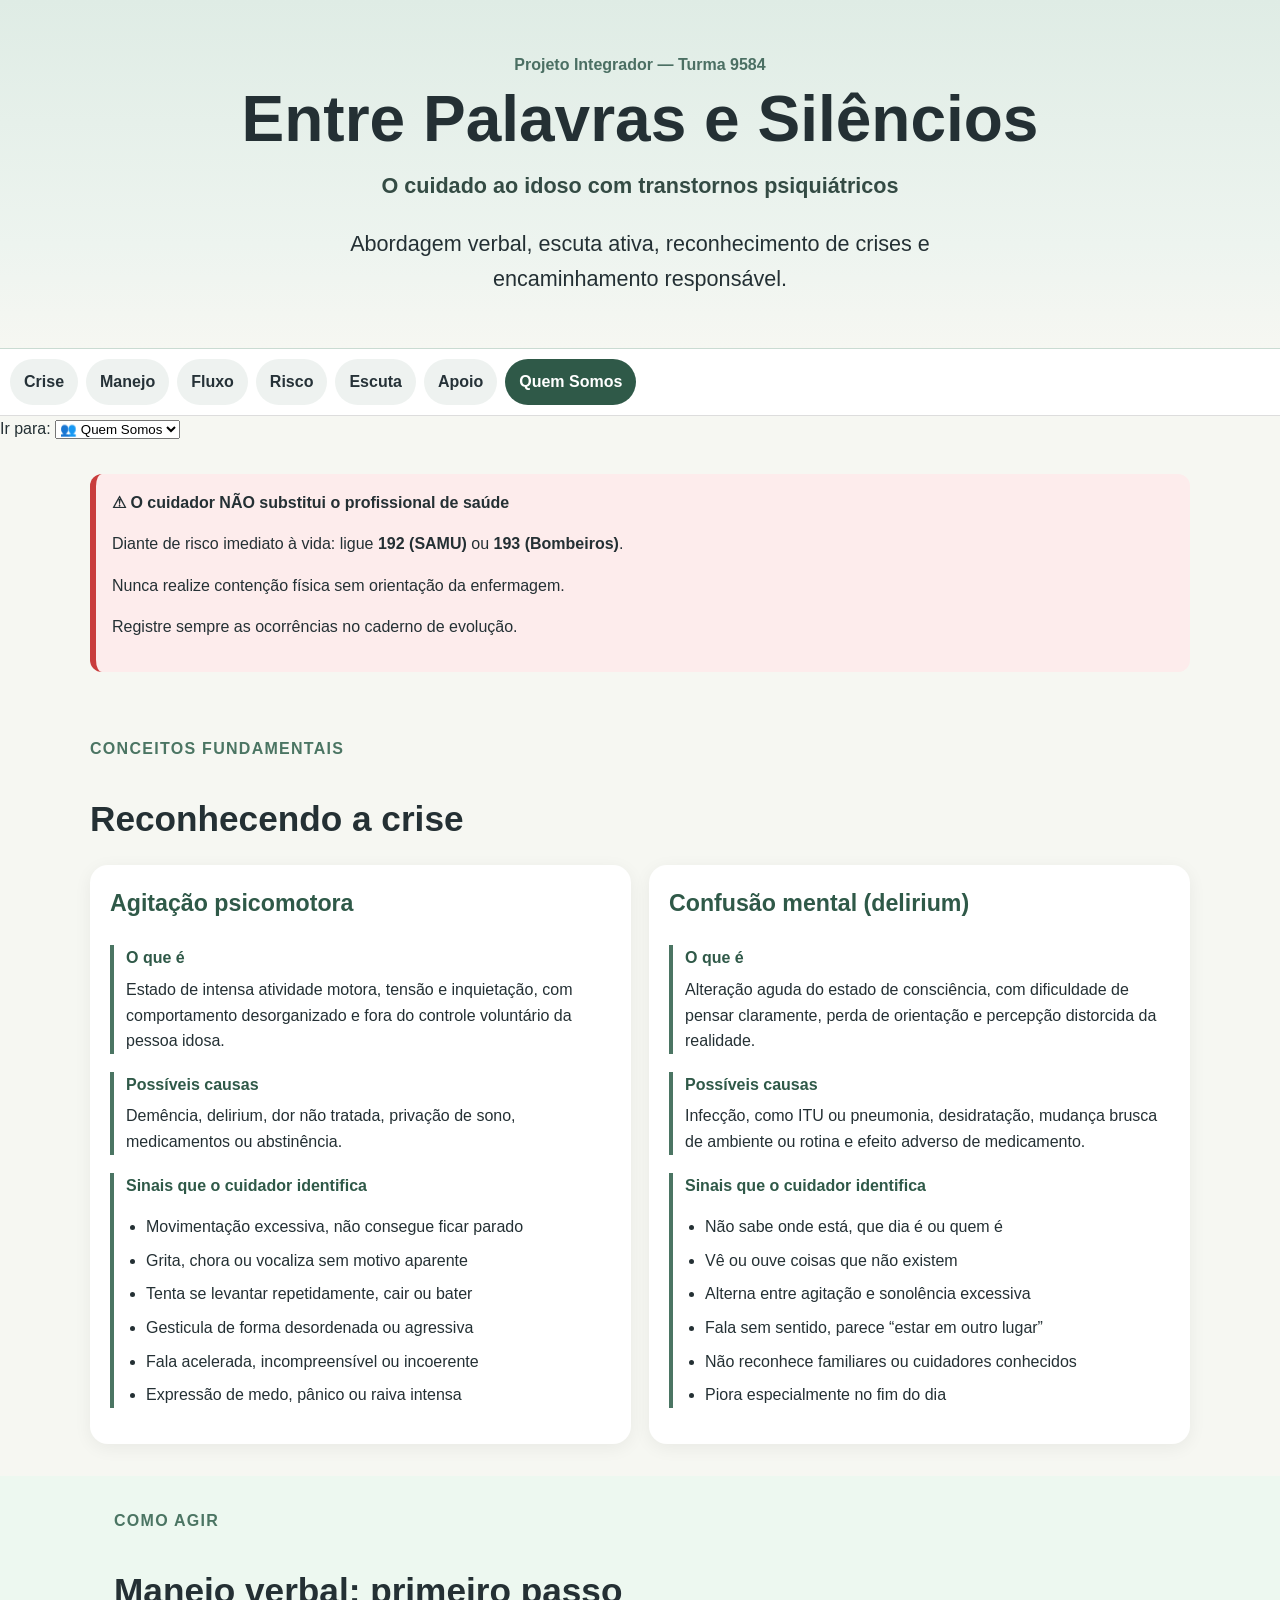
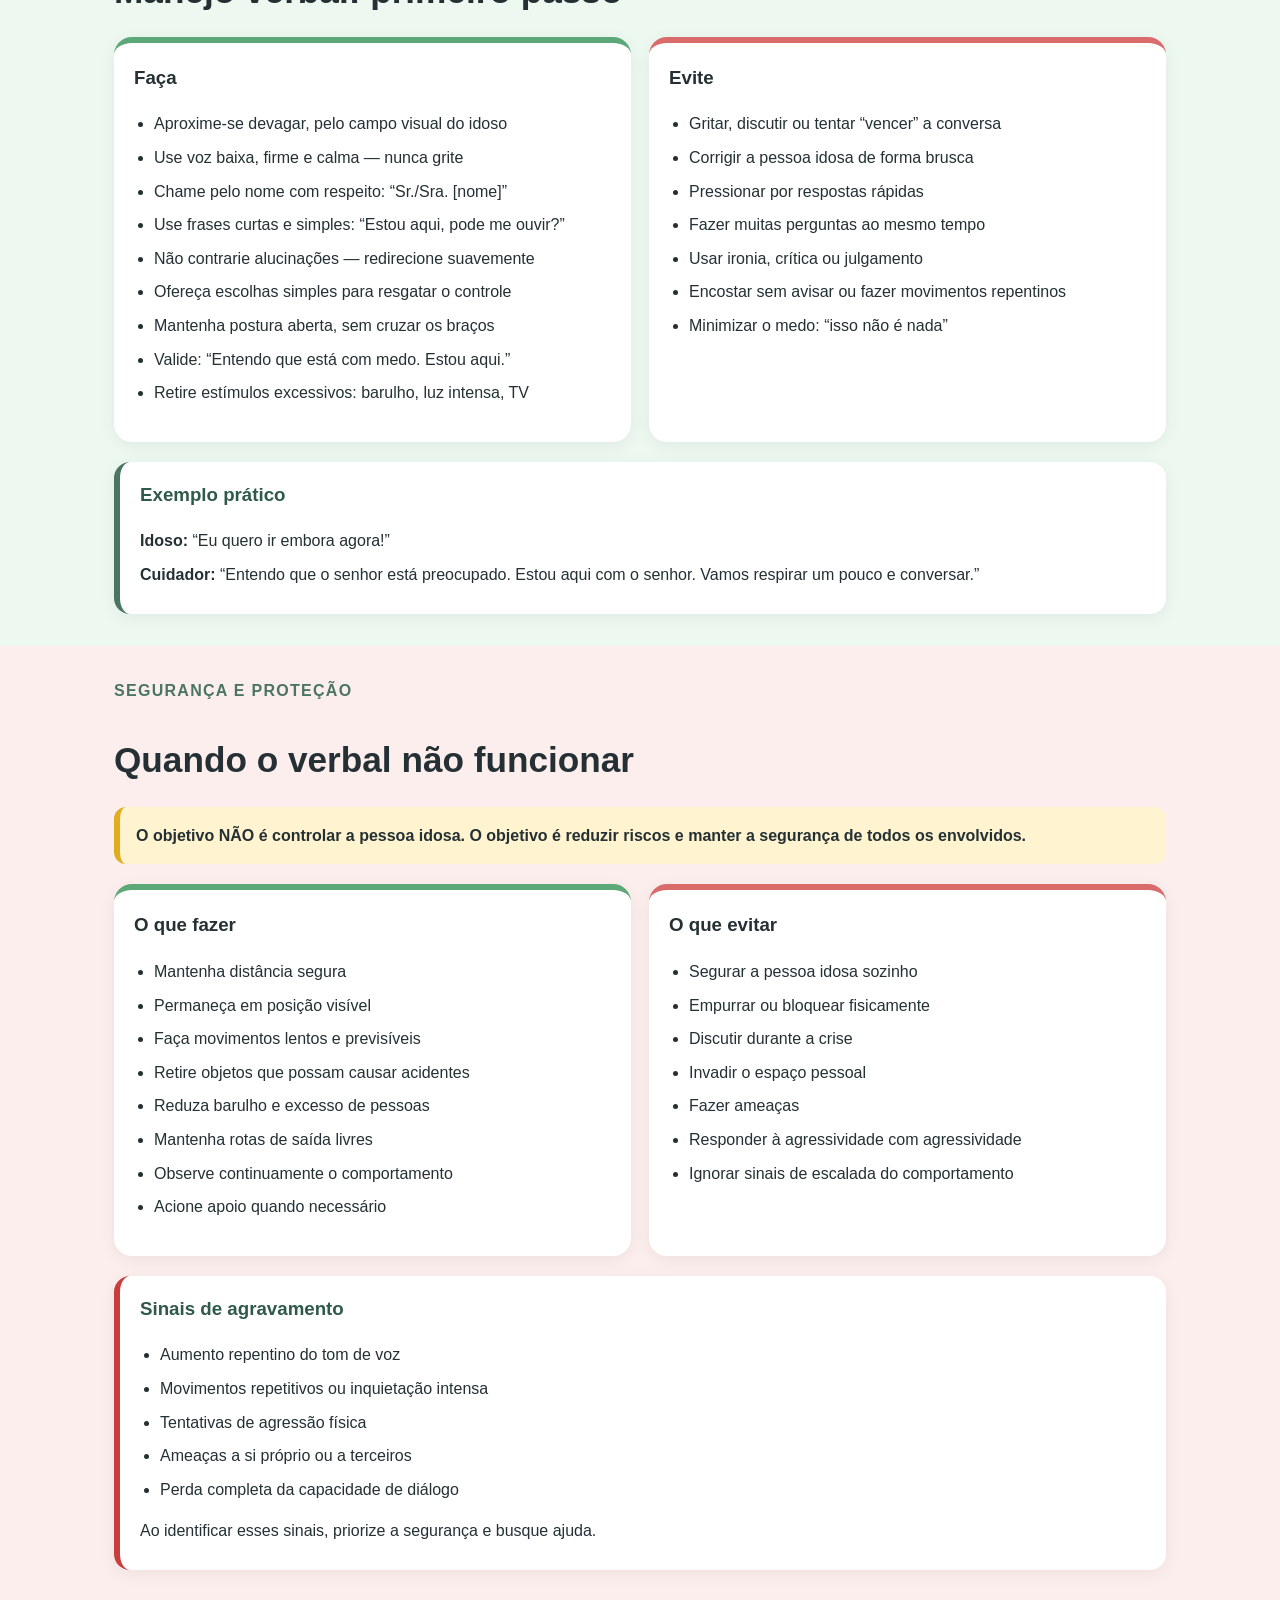
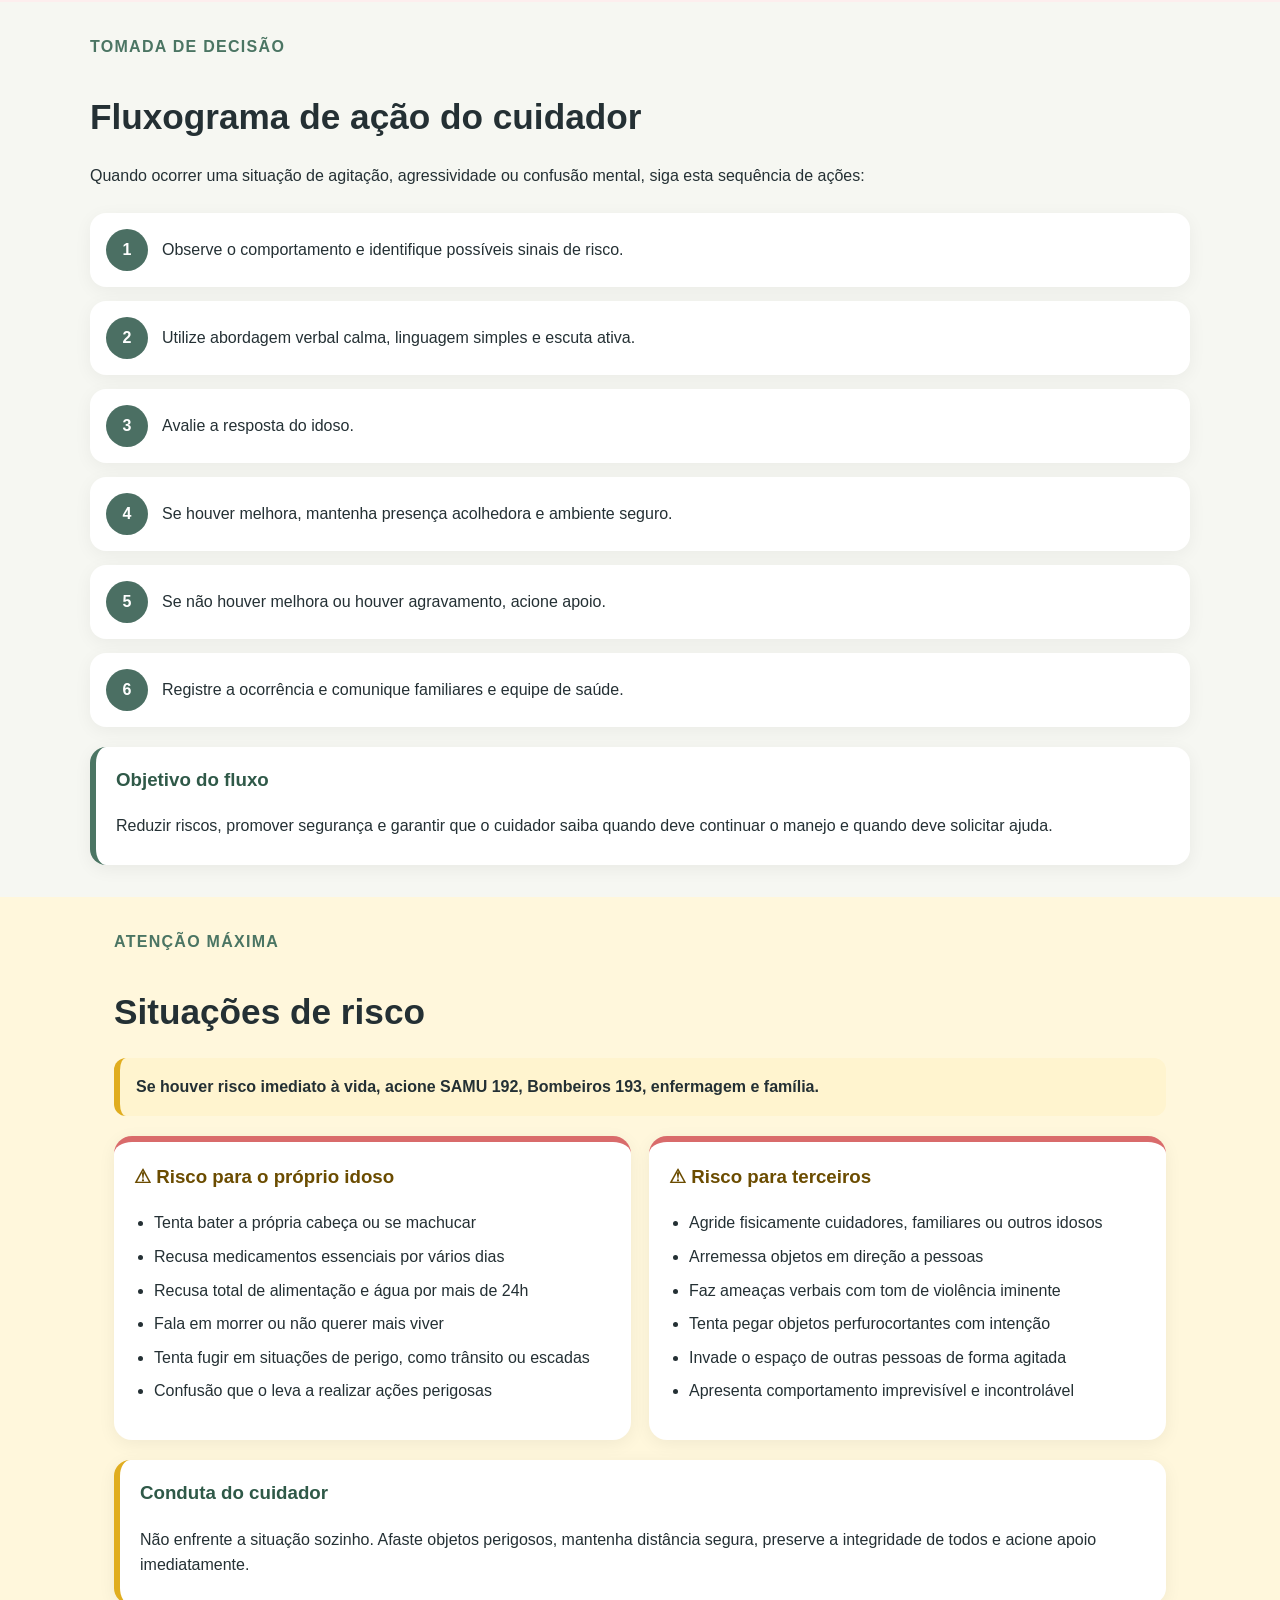
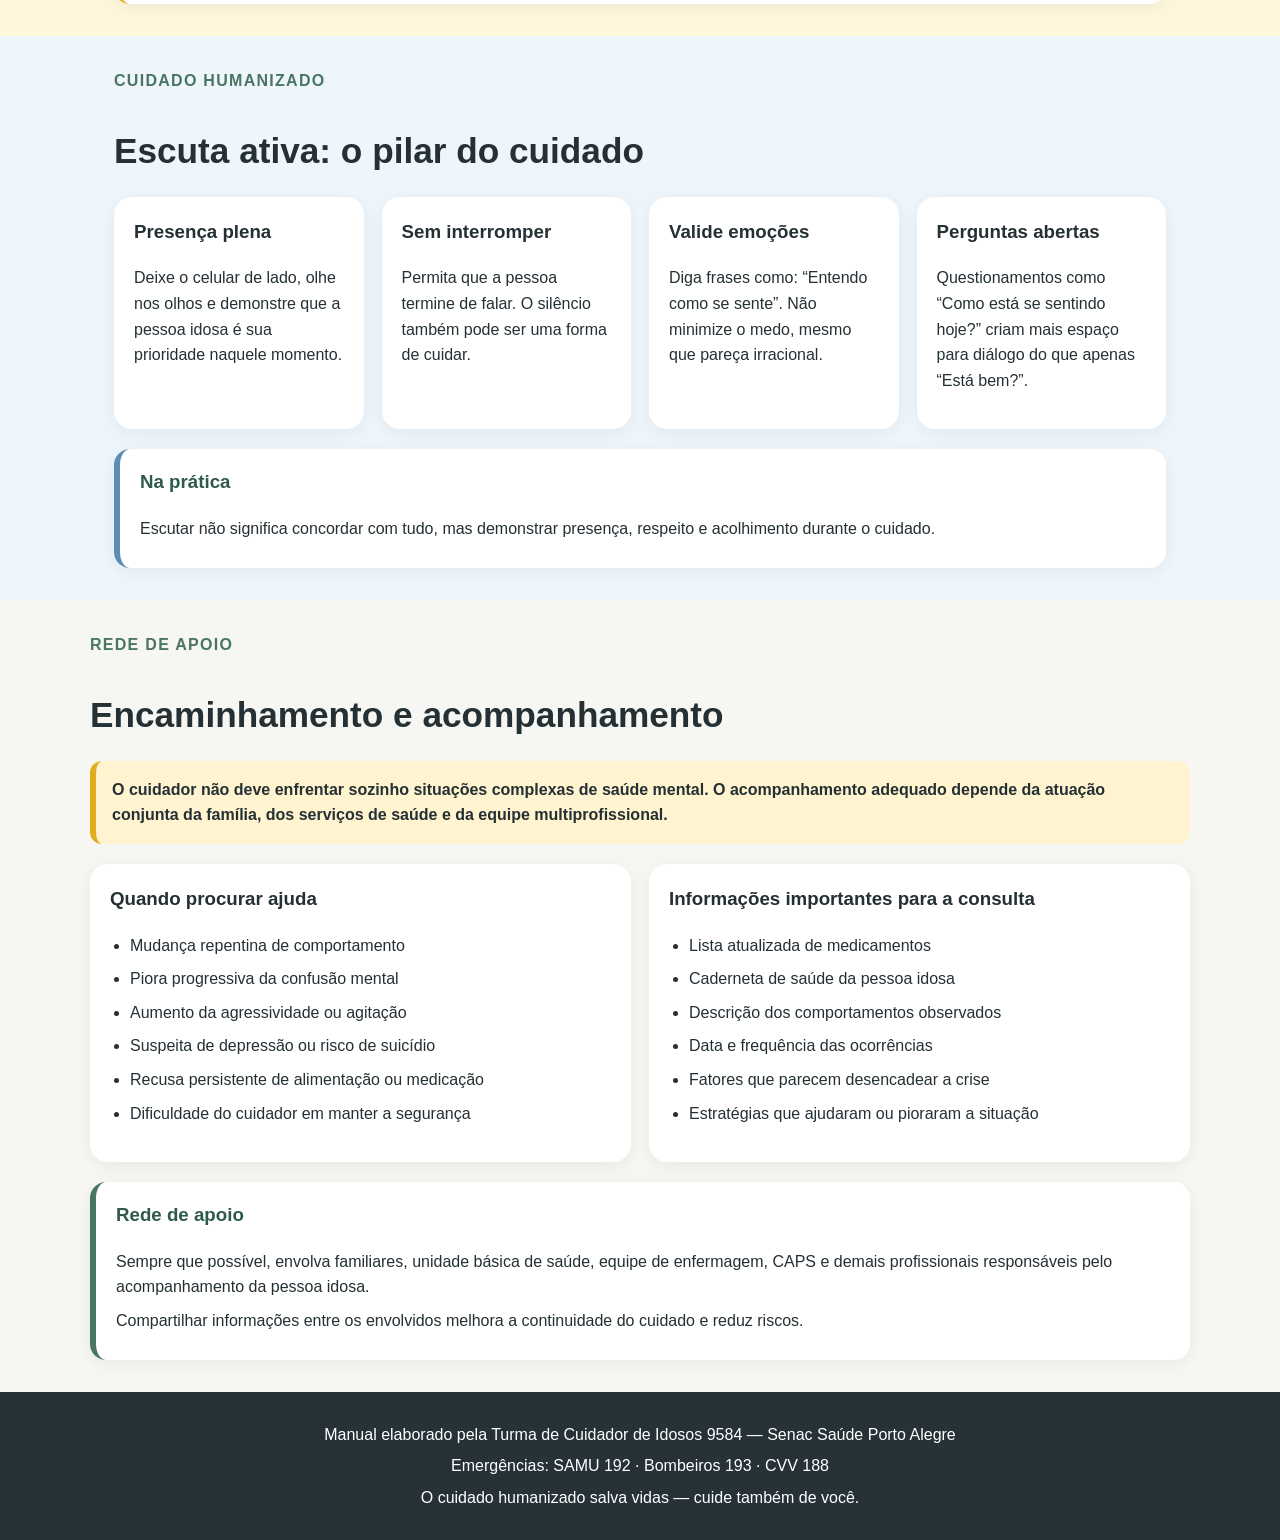
==== index.html @ dbc5f9d3 "Implementação 6: ajuste conceitual link p2" ====
<!DOCTYPE html>
<html lang="pt-BR">
<head>
  <meta charset="UTF-8" />
  <meta name="viewport" content="width=device-width, initial-scale=1.0" />
  <title>Entre Palavras e Silêncios</title>
  <link rel="stylesheet" href="styles.css?v=2" />
</head>
<body>

<header class="hero" id="inicio">
  <div class="container">
    <p class="tag">Projeto Integrador — Turma 9584</p>

    <h1>Entre Palavras e Silêncios</h1>

    <p class="subtitle strong-subtitle">
      O cuidado ao idoso com transtornos psiquiátricos
    </p>

    <p class="subtitle">
      Abordagem verbal, escuta ativa, reconhecimento de crises e encaminhamento responsável.
    </p>
  </div>
</header>

<nav class="nav">
  <a href="#crise">Crise</a>
  <a href="#manejo">Manejo</a>
  <a href="#fluxo">Fluxo</a>
  <a href="#risco">Risco</a>
  <a href="#escuta">Escuta</a>
  <a href="#apoio">Apoio</a>

  <a href="sobre.html" class="nav-about">
    Quem Somos
  </a>
</nav>

<div class="mobile-nav">
  <label for="mobileMenu">Ir para:</label>
  <select id="mobileMenu" onchange="location.href=this.value">
    <option value="sobre.html">👥 Quem Somos</option>
    <option value="#crise">Crise</option>
    <option value="#manejo">Manejo</option>
    <option value="#nao-verbal">Segurança</option>
    <option value="#fluxo">Fluxo</option>
    <option value="#risco">Risco</option>
    <option value="#escuta">Escuta</option>
    <option value="#apoio">Apoio</option>
  </select>
</div>

<main class="container">

<div class="alert emergency">
  <strong>⚠ O cuidador NÃO substitui o profissional de saúde</strong>
  <p>
    Diante de risco imediato à vida: ligue
    <strong>192 (SAMU)</strong> ou
    <strong>193 (Bombeiros)</strong>.
  </p>
  <p>
    Nunca realize contenção física sem orientação da enfermagem.
  </p>
  <p>
    Registre sempre as ocorrências no caderno de evolução.
  </p>
</div>

<section class="section" id="crise">
  <p class="section-kicker">Conceitos fundamentais</p>
  <h2>Reconhecendo a crise</h2>

  <div class="grid two">
    <article class="card crisis-card">
      <h3>Agitação psicomotora</h3>

      <div class="info-block">
        <h4>O que é</h4>
        <p>
          Estado de intensa atividade motora, tensão e inquietação, com comportamento
          desorganizado e fora do controle voluntário da pessoa idosa.
        </p>
      </div>

      <div class="info-block">
        <h4>Possíveis causas</h4>
        <p>
          Demência, delirium, dor não tratada, privação de sono, medicamentos ou abstinência.
        </p>
      </div>

      <div class="info-block">
        <h4>Sinais que o cuidador identifica</h4>
        <ul>
          <li>Movimentação excessiva, não consegue ficar parado</li>
          <li>Grita, chora ou vocaliza sem motivo aparente</li>
          <li>Tenta se levantar repetidamente, cair ou bater</li>
          <li>Gesticula de forma desordenada ou agressiva</li>
          <li>Fala acelerada, incompreensível ou incoerente</li>
          <li>Expressão de medo, pânico ou raiva intensa</li>
        </ul>
      </div>
    </article>

    <article class="card crisis-card">
      <h3>Confusão mental (delirium)</h3>

      <div class="info-block">
        <h4>O que é</h4>
        <p>
          Alteração aguda do estado de consciência, com dificuldade de pensar claramente,
          perda de orientação e percepção distorcida da realidade.
        </p>
      </div>

      <div class="info-block">
        <h4>Possíveis causas</h4>
        <p>
          Infecção, como ITU ou pneumonia, desidratação, mudança brusca de ambiente
          ou rotina e efeito adverso de medicamento.
        </p>
      </div>

      <div class="info-block">
        <h4>Sinais que o cuidador identifica</h4>
        <ul>
          <li>Não sabe onde está, que dia é ou quem é</li>
          <li>Vê ou ouve coisas que não existem</li>
          <li>Alterna entre agitação e sonolência excessiva</li>
          <li>Fala sem sentido, parece “estar em outro lugar”</li>
          <li>Não reconhece familiares ou cuidadores conhecidos</li>
          <li>Piora especialmente no fim do dia</li>
        </ul>
      </div>
    </article>
  </div>
</section>

<section class="section green" id="manejo">
  <p class="section-kicker">Como agir</p>
  <h2>Manejo verbal: primeiro passo</h2>

  <div class="do-dont">
    <article class="card good">
      <h3>Faça</h3>
      <ul>
        <li>Aproxime-se devagar, pelo campo visual do idoso</li>
        <li>Use voz baixa, firme e calma — nunca grite</li>
        <li>Chame pelo nome com respeito: “Sr./Sra. [nome]”</li>
        <li>Use frases curtas e simples: “Estou aqui, pode me ouvir?”</li>
        <li>Não contrarie alucinações — redirecione suavemente</li>
        <li>Ofereça escolhas simples para resgatar o controle</li>
        <li>Mantenha postura aberta, sem cruzar os braços</li>
        <li>Valide: “Entendo que está com medo. Estou aqui.”</li>
        <li>Retire estímulos excessivos: barulho, luz intensa, TV</li>
      </ul>
    </article>

    <article class="card bad">
      <h3>Evite</h3>
      <ul>
        <li>Gritar, discutir ou tentar “vencer” a conversa</li>
        <li>Corrigir a pessoa idosa de forma brusca</li>
        <li>Pressionar por respostas rápidas</li>
        <li>Fazer muitas perguntas ao mesmo tempo</li>
        <li>Usar ironia, crítica ou julgamento</li>
        <li>Encostar sem avisar ou fazer movimentos repentinos</li>
        <li>Minimizar o medo: “isso não é nada”</li>
      </ul>
    </article>
  </div>

  <div class="example-box">
    <h3>Exemplo prático</h3>
    <p><strong>Idoso:</strong> “Eu quero ir embora agora!”</p>
    <p><strong>Cuidador:</strong> “Entendo que o senhor está preocupado. Estou aqui com o senhor. Vamos respirar um pouco e conversar.”</p>
  </div>
</section>

<section class="section red" id="nao-verbal">
  <p class="section-kicker">Segurança e proteção</p>
  <h2>Quando o verbal não funcionar</h2>

  <div class="warning-banner">
    O objetivo NÃO é controlar a pessoa idosa.
    O objetivo é reduzir riscos e manter a segurança de todos os envolvidos.
  </div>

  <div class="grid two">
    <article class="card good">
      <h3>O que fazer</h3>

      <ul>
        <li>Mantenha distância segura</li>
        <li>Permaneça em posição visível</li>
        <li>Faça movimentos lentos e previsíveis</li>
        <li>Retire objetos que possam causar acidentes</li>
        <li>Reduza barulho e excesso de pessoas</li>
        <li>Mantenha rotas de saída livres</li>
        <li>Observe continuamente o comportamento</li>
        <li>Acione apoio quando necessário</li>
      </ul>
    </article>

    <article class="card danger">
      <h3>O que evitar</h3>

      <ul>
        <li>Segurar a pessoa idosa sozinho</li>
        <li>Empurrar ou bloquear fisicamente</li>
        <li>Discutir durante a crise</li>
        <li>Invadir o espaço pessoal</li>
        <li>Fazer ameaças</li>
        <li>Responder à agressividade com agressividade</li>
        <li>Ignorar sinais de escalada do comportamento</li>
      </ul>
    </article>
  </div>

  <div class="example-box danger-example">
    <h3>Sinais de agravamento</h3>

    <ul>
      <li>Aumento repentino do tom de voz</li>
      <li>Movimentos repetitivos ou inquietação intensa</li>
      <li>Tentativas de agressão física</li>
      <li>Ameaças a si próprio ou a terceiros</li>
      <li>Perda completa da capacidade de diálogo</li>
    </ul>

    <p>
      Ao identificar esses sinais, priorize a segurança e busque ajuda.
    </p>
  </div>
</section>

<section class="section" id="fluxo">
  <p class="section-kicker">Tomada de decisão</p>
  <h2>Fluxograma de ação do cuidador</h2>

  <p class="flow-intro">
    Quando ocorrer uma situação de agitação, agressividade ou confusão mental,
    siga esta sequência de ações:
  </p>

  <div class="steps">
    <div>
      <strong>1</strong>
      <span>
        Observe o comportamento e identifique possíveis sinais de risco.
      </span>
    </div>

    <div>
      <strong>2</strong>
      <span>
        Utilize abordagem verbal calma, linguagem simples e escuta ativa.
      </span>
    </div>

    <div>
      <strong>3</strong>
      <span>
        Avalie a resposta do idoso.
      </span>
    </div>

    <div>
      <strong>4</strong>
      <span>
        Se houver melhora, mantenha presença acolhedora e ambiente seguro.
      </span>
    </div>

    <div>
      <strong>5</strong>
      <span>
        Se não houver melhora ou houver agravamento, acione apoio.
      </span>
    </div>

    <div>
      <strong>6</strong>
      <span>
        Registre a ocorrência e comunique familiares e equipe de saúde.
      </span>
    </div>
  </div>

  <div class="example-box">
    <h3>Objetivo do fluxo</h3>
    <p>
      Reduzir riscos, promover segurança e garantir que o cuidador saiba
      quando deve continuar o manejo e quando deve solicitar ajuda.
    </p>
  </div>
</section>

<section class="section yellow" id="risco">
  <p class="section-kicker">Atenção máxima</p>
  <h2>Situações de risco</h2>

  <div class="warning-banner">
    Se houver risco imediato à vida, acione <strong>SAMU 192</strong>,
    <strong>Bombeiros 193</strong>, enfermagem e família.
  </div>

  <div class="grid two risk-grid">
    <article class="card risk-card danger">
      <h3>⚠ Risco para o próprio idoso</h3>
      <ul>
        <li>Tenta bater a própria cabeça ou se machucar</li>
        <li>Recusa medicamentos essenciais por vários dias</li>
        <li>Recusa total de alimentação e água por mais de 24h</li>
        <li>Fala em morrer ou não querer mais viver</li>
        <li>Tenta fugir em situações de perigo, como trânsito ou escadas</li>
        <li>Confusão que o leva a realizar ações perigosas</li>
      </ul>
    </article>

    <article class="card risk-card danger">
      <h3>⚠ Risco para terceiros</h3>
      <ul>
        <li>Agride fisicamente cuidadores, familiares ou outros idosos</li>
        <li>Arremessa objetos em direção a pessoas</li>
        <li>Faz ameaças verbais com tom de violência iminente</li>
        <li>Tenta pegar objetos perfurocortantes com intenção</li>
        <li>Invade o espaço de outras pessoas de forma agitada</li>
        <li>Apresenta comportamento imprevisível e incontrolável</li>
      </ul>
    </article>
  </div>

  <div class="example-box risk-example">
    <h3>Conduta do cuidador</h3>
    <p>
      Não enfrente a situação sozinho. Afaste objetos perigosos, mantenha distância segura,
      preserve a integridade de todos e acione apoio imediatamente.
    </p>
  </div>
</section>

<section class="section blue" id="escuta">
  <p class="section-kicker">Cuidado humanizado</p>
  <h2>Escuta ativa: o pilar do cuidado</h2>

  <div class="grid four">
    <article class="mini-card">
      <h3>Presença plena</h3>
      <p>
        Deixe o celular de lado, olhe nos olhos e demonstre que a pessoa idosa
        é sua prioridade naquele momento.
      </p>
    </article>

    <article class="mini-card">
      <h3>Sem interromper</h3>
      <p>
        Permita que a pessoa termine de falar. O silêncio também pode ser
        uma forma de cuidar.
      </p>
    </article>

    <article class="mini-card">
      <h3>Valide emoções</h3>
      <p>
        Diga frases como: “Entendo como se sente”. Não minimize o medo,
        mesmo que pareça irracional.
      </p>
    </article>

    <article class="mini-card">
      <h3>Perguntas abertas</h3>
      <p>
        Questionamentos como “Como está se sentindo hoje?” criam mais espaço
        para diálogo do que apenas “Está bem?”.
      </p>
    </article>
  </div>

  <div class="example-box listening-example">
    <h3>Na prática</h3>
    <p>
      Escutar não significa concordar com tudo, mas demonstrar presença,
      respeito e acolhimento durante o cuidado.
    </p>
  </div>
</section>

<section class="section" id="apoio">
  <p class="section-kicker">Rede de apoio</p>
  <h2>Encaminhamento e acompanhamento</h2>

  <div class="warning-banner">
      O cuidador não deve enfrentar sozinho situações complexas de saúde mental.
      O acompanhamento adequado depende da atuação conjunta da família,
      dos serviços de saúde e da equipe multiprofissional.
  </div>

  <div class="grid two">
    <article class="card">
      <h3>Quando procurar ajuda</h3>

      <ul>
        <li>Mudança repentina de comportamento</li>
        <li>Piora progressiva da confusão mental</li>
        <li>Aumento da agressividade ou agitação</li>
        <li>Suspeita de depressão ou risco de suicídio</li>
        <li>Recusa persistente de alimentação ou medicação</li>
        <li>Dificuldade do cuidador em manter a segurança</li>
      </ul>
    </article>

    <article class="card">
      <h3>Informações importantes para a consulta</h3>

      <ul>
        <li>Lista atualizada de medicamentos</li>
        <li>Caderneta de saúde da pessoa idosa</li>
        <li>Descrição dos comportamentos observados</li>
        <li>Data e frequência das ocorrências</li>
        <li>Fatores que parecem desencadear a crise</li>
        <li>Estratégias que ajudaram ou pioraram a situação</li>
      </ul>
    </article>
  </div>

  <div class="example-box">
    <h3>Rede de apoio</h3>

    <p>
      Sempre que possível, envolva familiares, unidade básica de saúde,
      equipe de enfermagem, CAPS e demais profissionais responsáveis
      pelo acompanhamento da pessoa idosa.
    </p>

    <p>
      Compartilhar informações entre os envolvidos melhora a continuidade
      do cuidado e reduz riscos.
    </p>
  </div>
</section>

</main>

<footer>
  <p>
    Manual elaborado pela Turma de Cuidador de Idosos 9584 —
    Senac Saúde Porto Alegre
  </p>
  <p>
    Emergências: SAMU 192 · Bombeiros 193 · CVV 188
  </p>
  <p>
    O cuidado humanizado salva vidas — cuide também de você.
  </p>
</footer>

</body>
</html>
---- styles.css ----
* {
  box-sizing: border-box;
}

:root {
  --bg: #f6f7f2;
  --text: #243034;

  --green-dark: #2f5948;
  --green: #4b7563;
  --green-light: #e8f1ec;

  --warning-bg: #fff4cf;
  --warning-border: #e0ad1f;

  --danger-bg: #fdecec;
  --danger-border: #c93d3d;

  --card: #ffffff;
}

html {
  scroll-behavior: smooth;
}

body {
  margin: 0;
  font-family: Arial, Helvetica, sans-serif;
  color: var(--text);
  background: var(--bg);
  line-height: 1.6;
}

.container {
  width: min(1100px, 92%);
  margin: 0 auto;
}

.hero {
  background: linear-gradient(
    180deg,
    #dfece5 0%,
    #edf4ef 70%,
    #f6f7f2 100%
  );
  padding: 36px 0 28px;
  text-align: center;
  border-bottom: 1px solid #cadbd2;
}

.tag {
  font-weight: bold;
  color: #4b6f63;
  margin-bottom: 8px;
}

h1 {
  font-size: clamp(2rem, 6vw, 4rem);
  line-height: 1.05;
  margin: 0 0 16px;
}

.subtitle {
  font-size: clamp(1rem, 3vw, 1.35rem);
  max-width: 720px;
  margin: 0 auto 24px;
}

.alert {
  background: #fff8d6;
  border-left: 6px solid #f1c232;
  padding: 16px;
  border-radius: 12px;
  text-align: left;
  max-width: 820px;
  margin: 0 auto;
}

.alert.strong {
  margin-top: 20px;
  font-size: 1.1rem;
}

.nav {
  position: sticky;
  top: 0;
  z-index: 10;
  background: #ffffff;
  border-bottom: 1px solid #ddd;
  display: flex;
  gap: 8px;
  padding: 10px;
  overflow-x: auto;
  justify-content: flex-start;
}

.nav a {
  color: #263238;
  text-decoration: none;
  background: #eef2f0;
  padding: 10px 14px;
  border-radius: 999px;
  white-space: nowrap;
  font-weight: bold;
}

.section {
  padding: 32px 0;
}

.section h2 {
  font-size: clamp(1.5rem, 4vw, 2.2rem);
  margin-bottom: 18px;
}

.green {
  background: #edf8f0;
  margin-left: calc(50% - 50vw);
  margin-right: calc(50% - 50vw);
  padding-left: 4%;
  padding-right: 4%;
}

.red {
  background: #fdeeee;
  margin-left: calc(50% - 50vw);
  margin-right: calc(50% - 50vw);
  padding-left: 4%;
  padding-right: 4%;
}

.yellow {
  background: #fff7dc;
  margin-left: calc(50% - 50vw);
  margin-right: calc(50% - 50vw);
  padding-left: 4%;
  padding-right: 4%;
}

.blue {
  background: #eef5fb;
  margin-left: calc(50% - 50vw);
  margin-right: calc(50% - 50vw);
  padding-left: 4%;
  padding-right: 4%;
}

.grid {
  display: grid;
  gap: 18px;
}

.grid.two {
  grid-template-columns: repeat(2, minmax(0, 1fr));
}

.grid.four {
  grid-template-columns: repeat(4, minmax(0, 1fr));
}

.do-dont {
  display: grid;
  grid-template-columns: repeat(2, minmax(0, 1fr));
  gap: 18px;
}

.card,
.mini-card {
  background: #ffffff;
  border-radius: 18px;
  padding: 20px;
  box-shadow: 0 4px 18px rgba(0, 0, 0, 0.06);
}

.card h3,
.mini-card h3 {
  margin-top: 0;
}

.good {
  border-top: 6px solid #5ca878;
}

.bad,
.danger {
  border-top: 6px solid #d96b6b;
}

ul {
  padding-left: 20px;
}

li {
  margin-bottom: 8px;
}

.steps {
  display: grid;
  gap: 14px;
}

.steps div {
  display: flex;
  align-items: center;
  gap: 14px;
  background: white;
  border-radius: 16px;
  padding: 16px;
  box-shadow: 0 4px 18px rgba(0,0,0,0.05);
}

.steps strong {
  display: grid;
  place-items: center;
  min-width: 42px;
  height: 42px;
  border-radius: 50%;
  background: #4b6f63;
  color: white;
}

.checklist {
  background: white;
  border-radius: 18px;
  padding: 20px 20px 20px 40px;
  box-shadow: 0 4px 18px rgba(0,0,0,0.06);
}

.about {
  text-align: center;
}

footer {
  background: #263238;
  color: white;
  text-align: center;
  padding: 24px 12px;
}

footer p {
  margin: 6px 0;
}

@media (max-width: 760px) {
  .grid.two,
  .grid.four,
  .do-dont {
    grid-template-columns: 1fr;
  }

  .hero {
    padding: 36px 0 24px;
  }

  .section {
    padding: 26px 0;
  }

  .card,
  .mini-card {
    padding: 18px;
  }

  .green,
  .red,
  .yellow,
  .blue {
    padding-left: 20px;
    padding-right: 20px;
  }

  .nav {
    display: none;
  }

  .mobile-nav {
    display: block;
    position: sticky;
    top: 0;
    z-index: 10;
    background: #ffffff;
    border-bottom: 1px solid #ddd;
    padding: 12px;
  }

  .mobile-nav label {
    display: block;
    font-weight: bold;
    margin-bottom: 6px;
    color: var(--green-dark);
  }

  .mobile-nav select {
    width: 100%;
    font-size: 1rem;
    padding: 12px;
    border-radius: 12px;
    border: 2px solid #d9e4dd;
    background: #eef2f0;
    color: var(--text);
    font-weight: bold;
  }

}

.green,
.red,
.yellow,
.blue {
  margin-left: calc(50% - 50vw);
  margin-right: calc(50% - 50vw);
  padding-left: max(24px, calc((100vw - 1100px) / 2 + 24px));
  padding-right: max(24px, calc((100vw - 1100px) / 2 + 24px));
}

.strong-subtitle {
  font-weight: bold;
  color: #344b44;
}

.emergency {
  max-width: 100%;
  margin: 0 0 40px 0;
  margin-top: 32px;
  margin-bottom: 32px;
  background: #fdecec;
  border-left: 6px solid #c93d3d;
}

.compact-list {
  margin: 10px 0 0;
  padding-left: 20px;
}

.compact-list li {
  margin-bottom: 4px;
}

.section-kicker {
  text-transform: uppercase;
  letter-spacing: 0.08em;
  font-weight: bold;
  color: var(--green);
  margin: 0 0 6px;
}

.crisis-card h3 {
  color: var(--green-dark);
  font-size: 1.45rem;
}

.info-block {
  border-left: 4px solid var(--green);
  padding-left: 12px;
  margin-top: 18px;
}

.info-block h4 {
  margin: 0 0 6px;
  color: var(--green-dark);
}

.info-block p {
  margin: 0;
}

.example-box {
  background: #ffffff;
  border-left: 6px solid var(--green);
  border-radius: 16px;
  padding: 18px 20px;
  margin-top: 20px;
  box-shadow: 0 4px 18px rgba(0,0,0,0.06);
}

.example-box h3 {
  margin-top: 0;
  color: var(--green-dark);
}

.example-box p {
  margin: 8px 0;
}

.warning-banner {
background: #fff4cf;
border-left: 6px solid #e0ad1f;
border-radius: 12px;
padding: 16px;
margin-bottom: 20px;
font-weight: 600;
}

.danger-example {
border-left: 6px solid var(--danger-border);
}

.flow-intro {
max-width: 800px;
margin-bottom: 24px;
}

.steps span {
flex: 1;
}

.risk-grid {
  margin-top: 20px;
}

.risk-card h3 {
  color: #6b4c00;
}

.risk-example {
  border-left: 6px solid var(--warning-border);
}

.listening-example {
  border-left: 6px solid #5d8db3;
}

footer a {
  color: #ffffff;
  font-weight: bold;
  text-decoration: underline;
}

.nav-about {
  background: var(--green-dark) !important;
  color: white !important;
}



/*
==========
QUEM SOMOS
==========
*/

.team-photo {
  width: 100%;
  max-width: 900px;

  display: block;
  margin: 0 auto;

  border-radius: 18px;

  cursor: pointer;

  transition: transform 0.2s ease;
}

.team-photo:hover {
  transform: scale(1.01);
}

.photo-caption {
  text-align: center;
  color: #5d7067;
  margin-top: 10px;
}

.photo-modal {
  display: none;
  position: fixed;
  top: 0;
  left: 0;

  width: 100vw;
  height: 100vh;

  background: rgba(0, 0, 0, 0.88);
  z-index: 99999;

  align-items: center;
  justify-content: center;

  padding: 24px;
}

.photo-modal.is-open {
  display: flex;
}

.modal-image {
  display: block;

  max-width: 96vw;
  max-height: 92vh;

  width: auto;
  height: auto;

  object-fit: contain;
  border-radius: 14px;
}

.back-button {
  display: inline-block;

  background: var(--green-dark);
  color: white;

  text-decoration: none;

  padding: 12px 20px;
  border-radius: 999px;

  font-weight: bold;

  transition: opacity 0.2s ease;
}

.back-button:hover {
  opacity: 0.9;
}
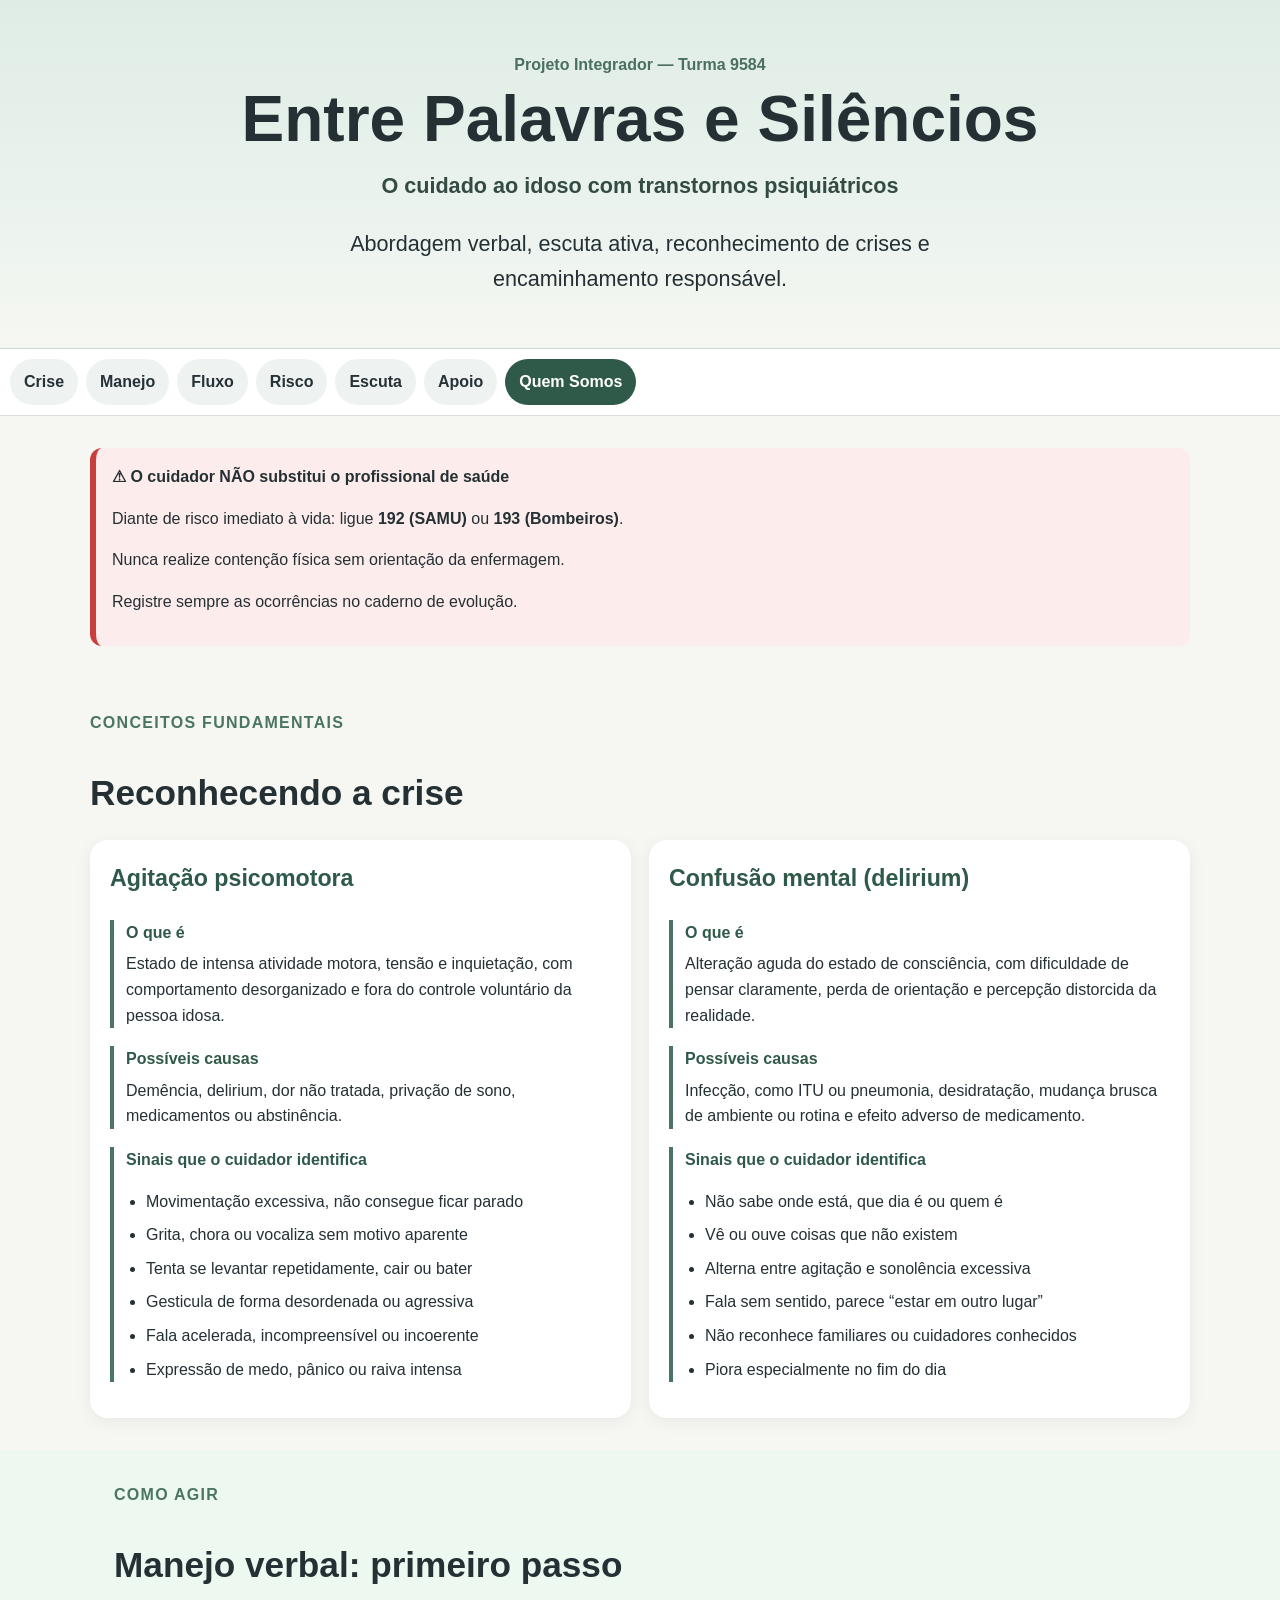
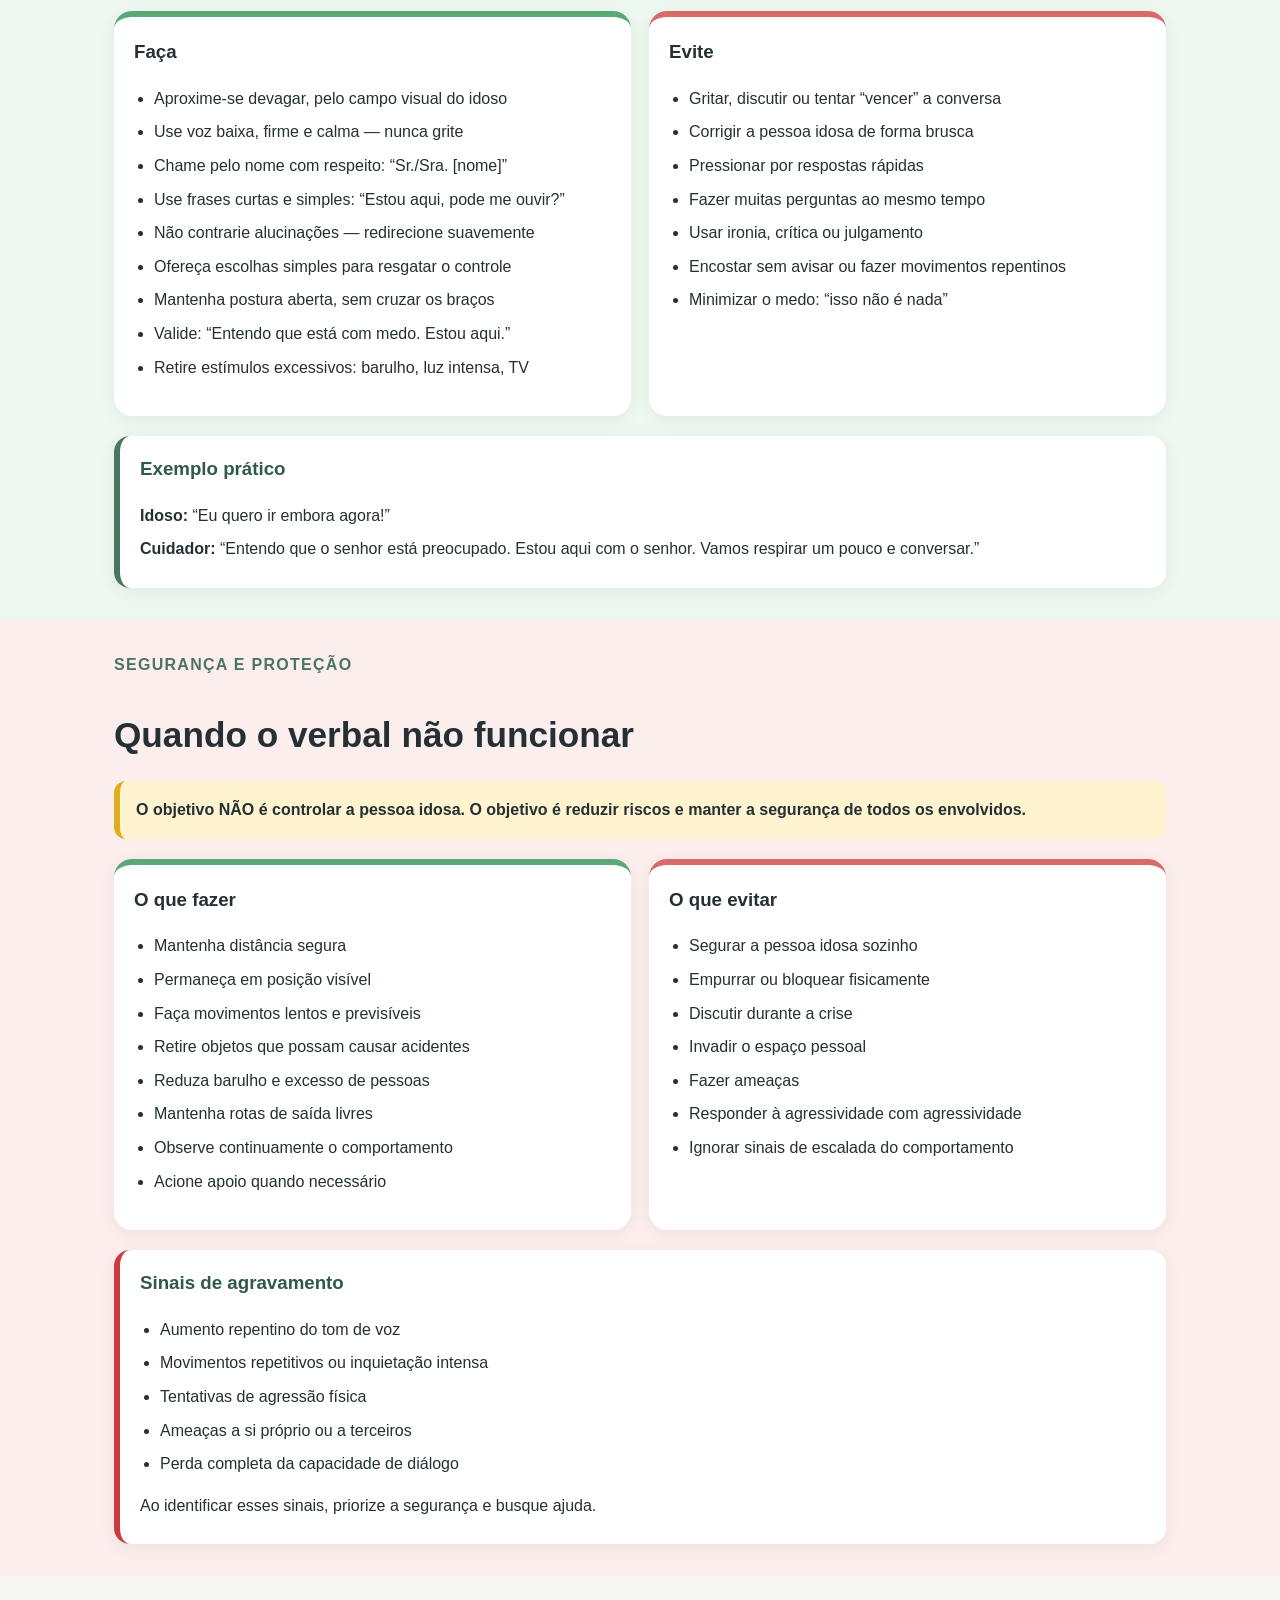
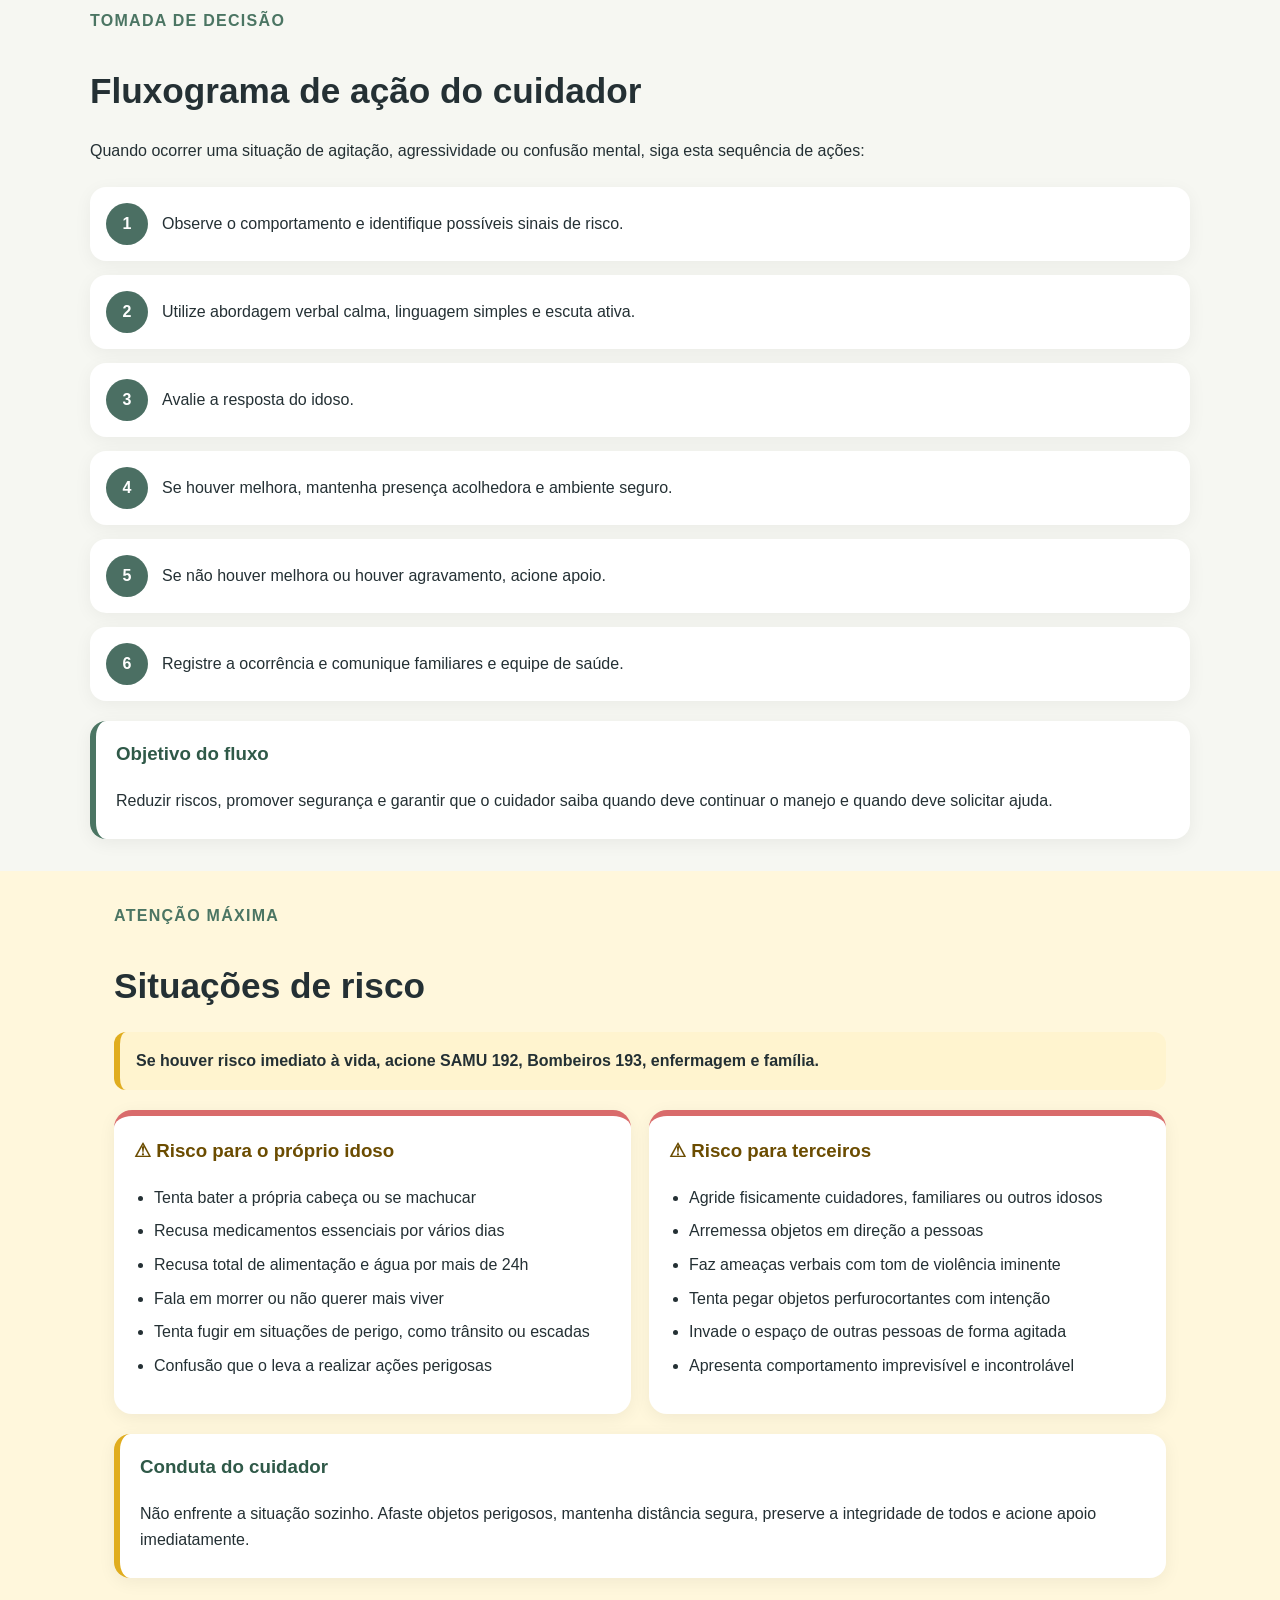
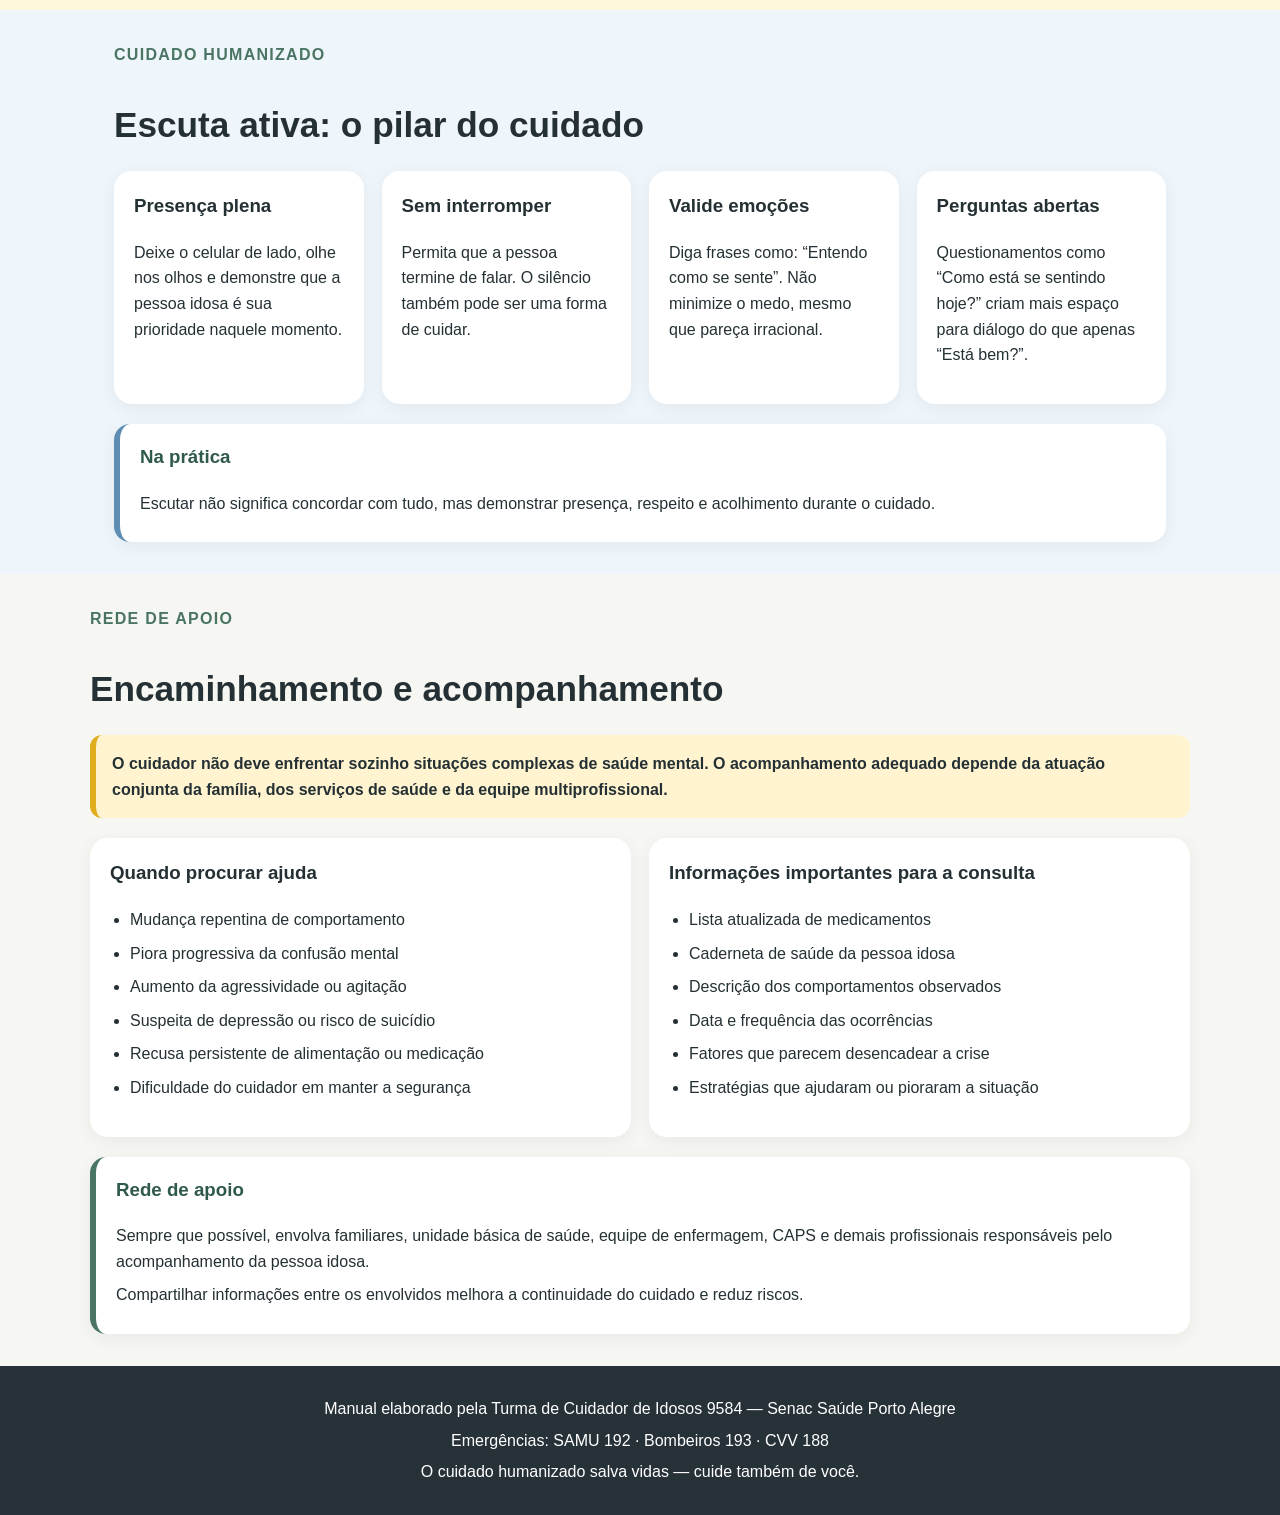
==== commit 632f68ce: "Implementação parte 7: correção bugs link p2" ====
--- a/index.html
+++ b/index.html
@@ -6,6 +6,31 @@
   <title>Entre Palavras e Silêncios</title>
   <link rel="stylesheet" href="styles.css?v=2" />
 </head>
+
+<script>
+  function goToMobileMenu(select) {
+    var value = select.value;
+
+    if (!value) {
+      return;
+    }
+
+    window.location.href = value;
+
+    setTimeout(function () {
+      select.value = "";
+    }, 100);
+  }
+
+  window.addEventListener("pageshow", function () {
+    var select = document.getElementById("mobileMenu");
+
+    if (select) {
+      select.value = "";
+    }
+  });
+</script>
+
 <body>
 
 <header class="hero" id="inicio">
@@ -39,14 +64,16 @@
 
 <div class="mobile-nav">
   <label for="mobileMenu">Ir para:</label>
-  <select id="mobileMenu" onchange="location.href=this.value">
+
+  <select id="mobileMenu" onchange="goToMobileMenu(this)">
+    <option value="">Selecione uma seção</option>
     <option value="sobre.html">👥 Quem Somos</option>
     <option value="#crise">Crise</option>
-    <option value="#manejo">Manejo</option>
+    <option value="#manejo">Manejo verbal</option>
     <option value="#nao-verbal">Segurança</option>
     <option value="#fluxo">Fluxo</option>
     <option value="#risco">Risco</option>
-    <option value="#escuta">Escuta</option>
+    <option value="#escuta">Escuta ativa</option>
     <option value="#apoio">Apoio</option>
   </select>
 </div>
--- a/styles.css
+++ b/styles.css
@@ -431,7 +431,9 @@
   color: white !important;
 }
 
-
+.mobile-nav {
+  display: none;
+}
 
 /*
 ==========
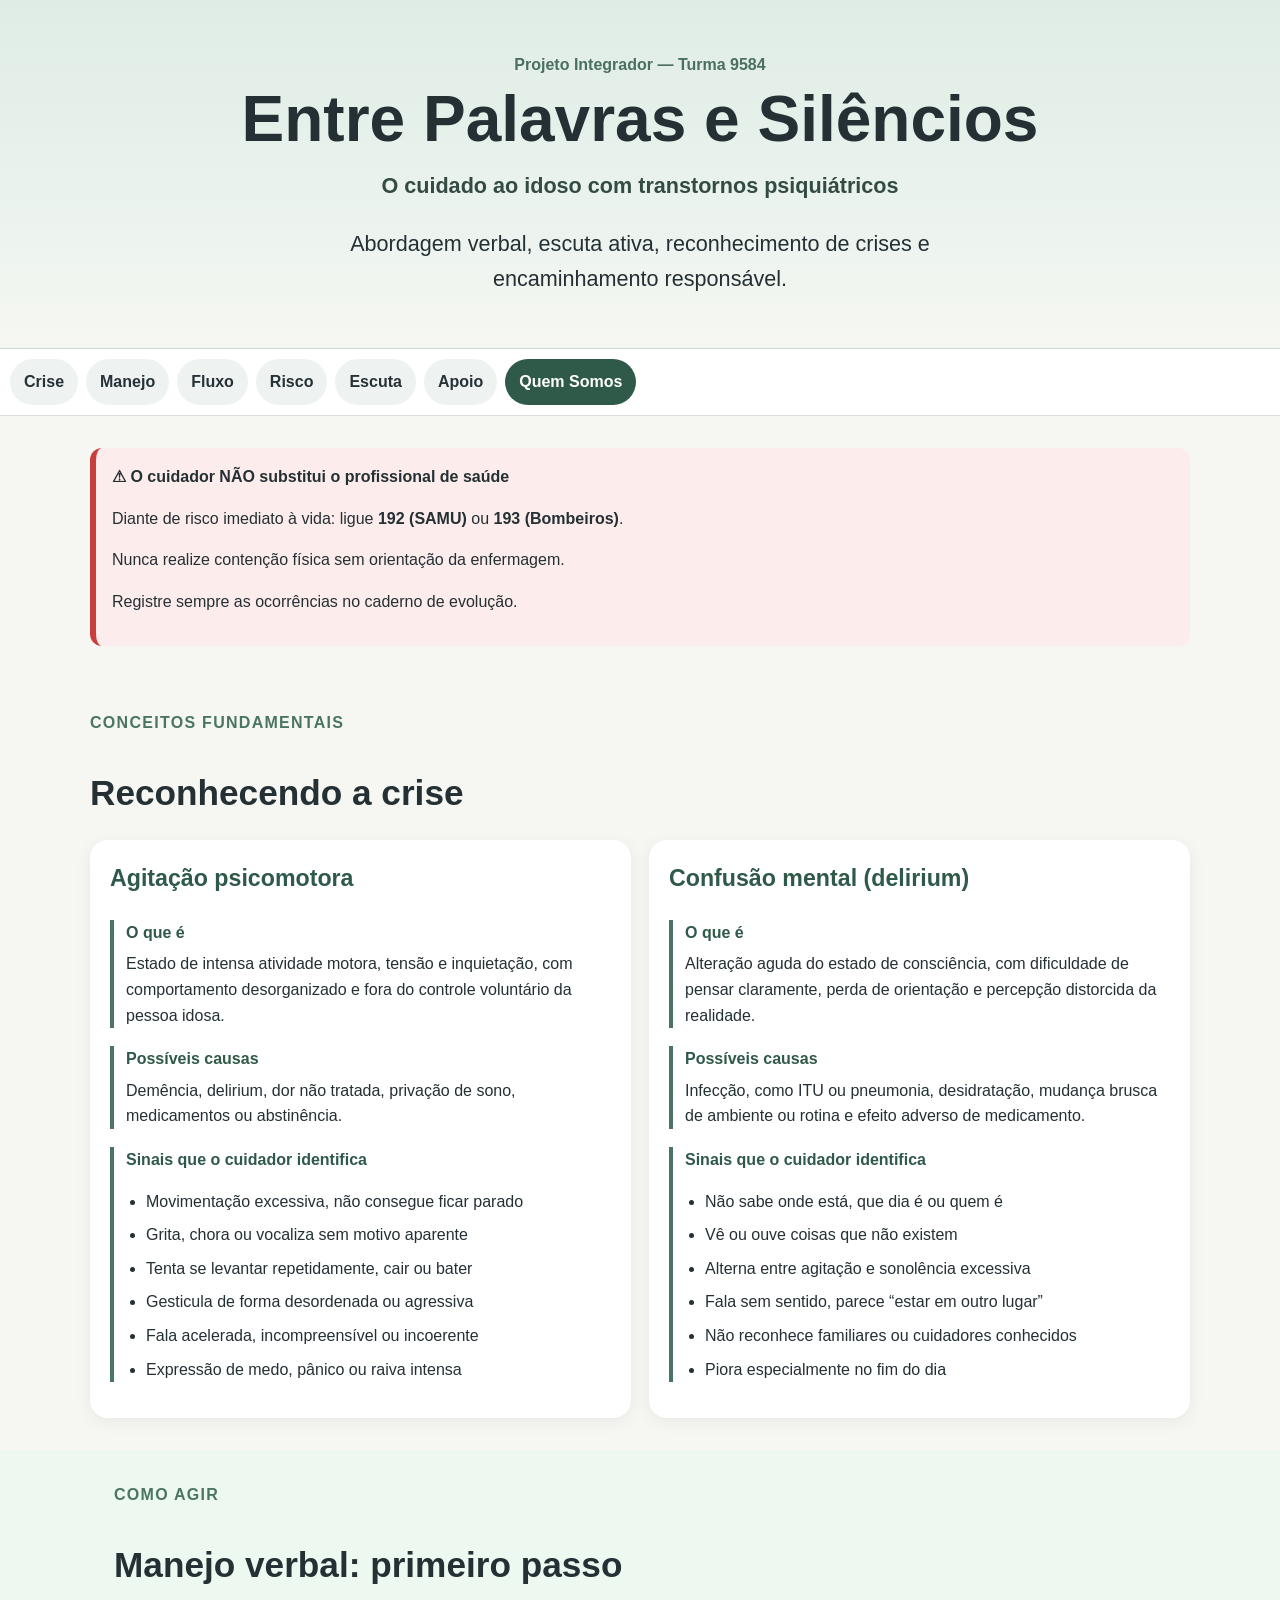
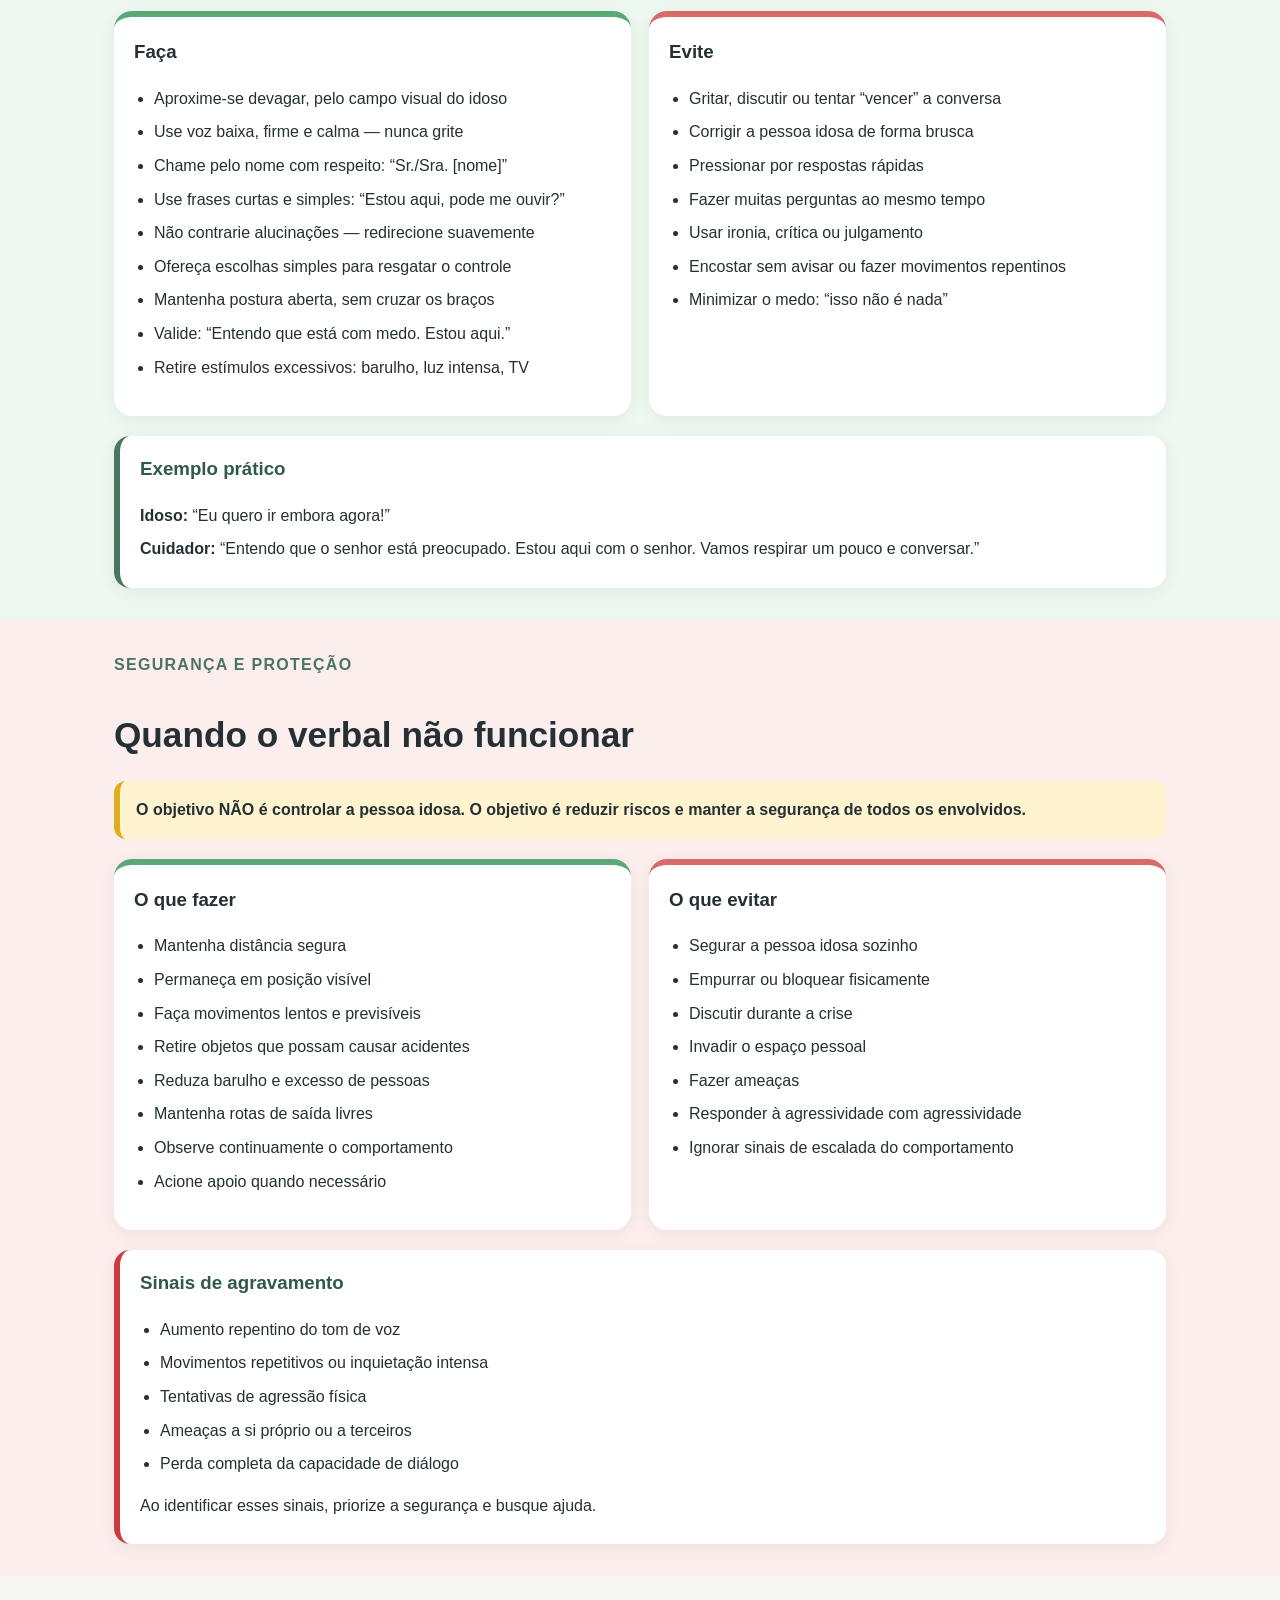
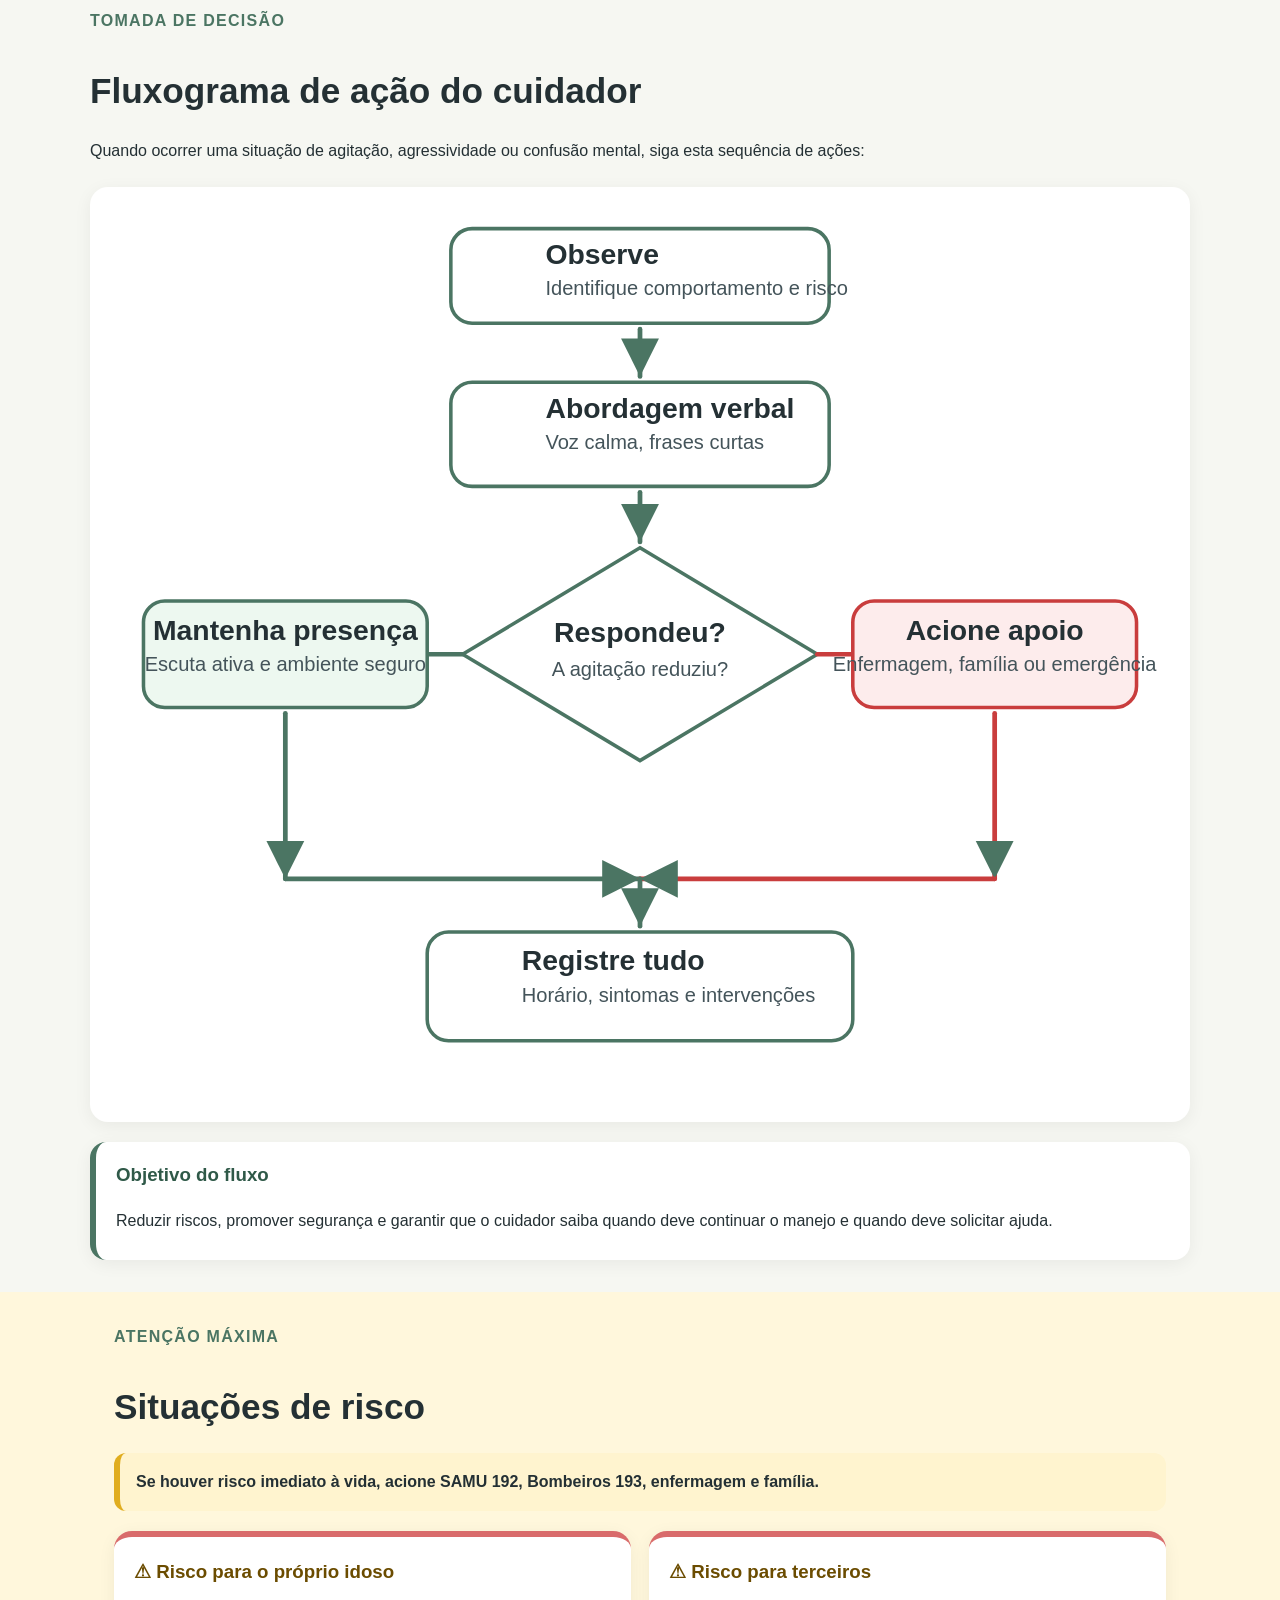
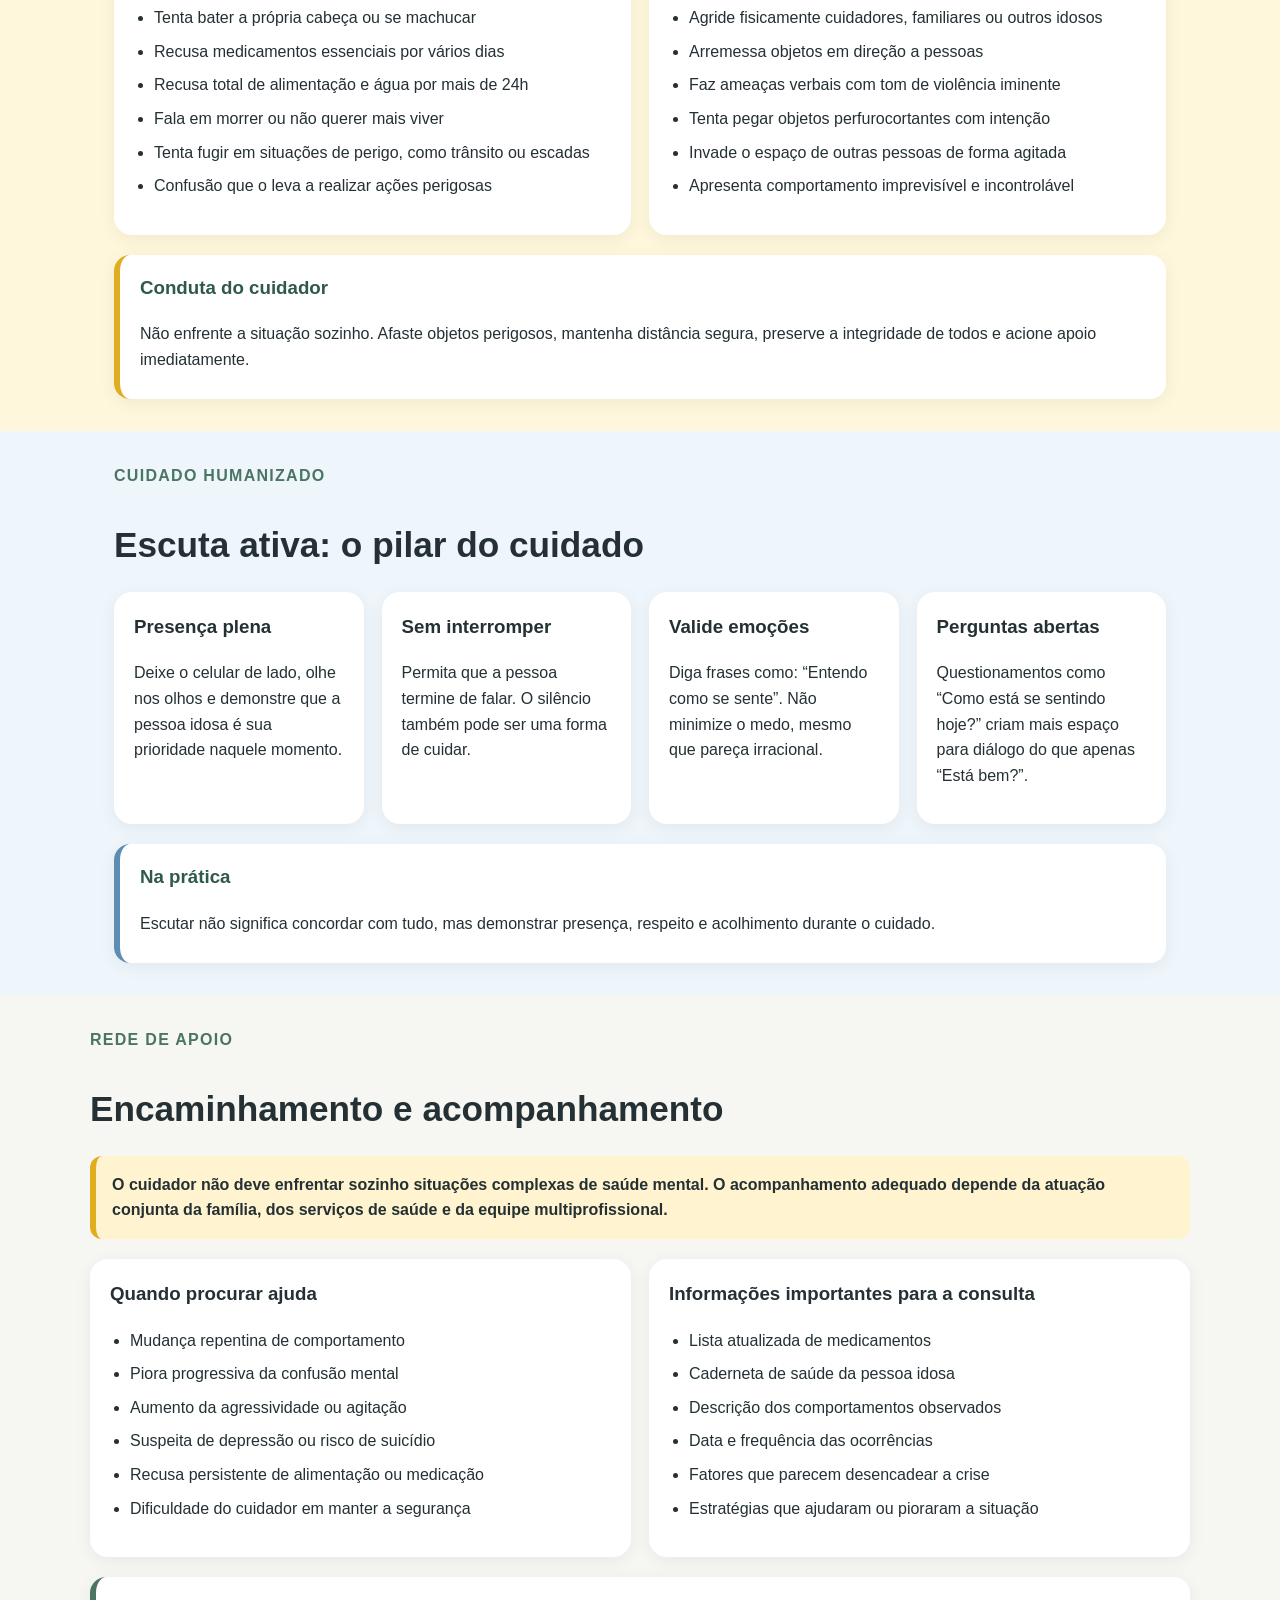
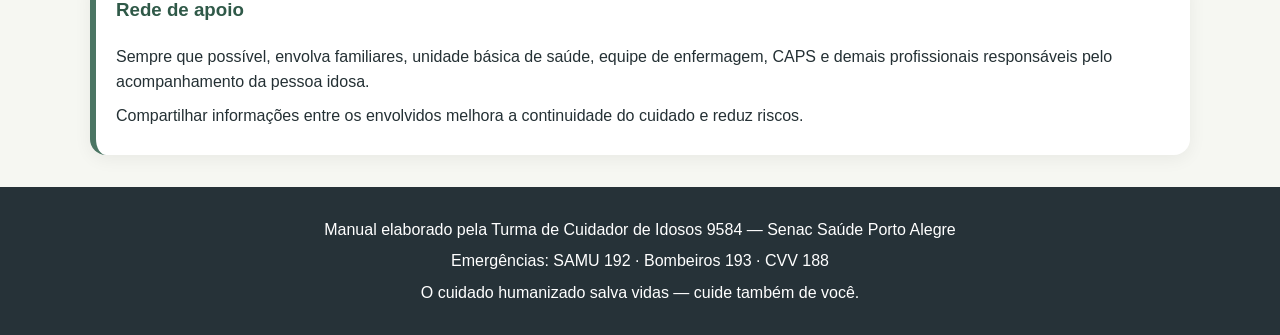
==== commit a9fc641a: "Implementação parte 10: fluxograma em SVG" ====
--- a/index.html
+++ b/index.html
@@ -272,48 +272,70 @@
     siga esta sequência de ações:
   </p>
 
-  <div class="steps">
-    <div>
-      <strong>1</strong>
-      <span>
-        Observe o comportamento e identifique possíveis sinais de risco.
-      </span>
-    </div>
-
-    <div>
-      <strong>2</strong>
-      <span>
-        Utilize abordagem verbal calma, linguagem simples e escuta ativa.
-      </span>
-    </div>
-
-    <div>
-      <strong>3</strong>
-      <span>
-        Avalie a resposta do idoso.
-      </span>
-    </div>
-
-    <div>
-      <strong>4</strong>
-      <span>
-        Se houver melhora, mantenha presença acolhedora e ambiente seguro.
-      </span>
-    </div>
-
-    <div>
-      <strong>5</strong>
-      <span>
-        Se não houver melhora ou houver agravamento, acione apoio.
-      </span>
-    </div>
-
-    <div>
-      <strong>6</strong>
-      <span>
-        Registre a ocorrência e comunique familiares e equipe de saúde.
-      </span>
-    </div>
+  <div class="flowchart-wrapper" aria-label="Fluxograma de ação do cuidador">
+    <svg class="flowchart" viewBox="0 0 900 760" role="img" aria-labelledby="flowTitle flowDesc">
+      <title id="flowTitle">Fluxograma de ação do cuidador</title>
+      <desc id="flowDesc">
+        Observe o comportamento, faça abordagem verbal, avalie a resposta,
+        mantenha ambiente seguro se houver melhora ou acione apoio se não houver melhora.
+      </desc>
+
+      <defs>
+        <marker id="arrow" markerWidth="12" markerHeight="12" refX="10" refY="6" orient="auto">
+          <path d="M2,2 L10,6 L2,10 Z" fill="#4b7563"></path>
+        </marker>
+      </defs>
+
+      <!-- Etapa 1 -->
+      <rect class="flow-box" x="290" y="20" width="320" height="80" rx="18"></rect>
+      <text class="flow-number" x="320" y="53">1</text>
+      <text class="flow-title" x="370" y="50">Observe</text>
+      <text class="flow-text" x="370" y="76">Identifique comportamento e risco</text>
+
+      <line class="flow-line" x1="450" y1="105" x2="450" y2="145"></line>
+
+      <!-- Etapa 2 -->
+      <rect class="flow-box" x="290" y="150" width="320" height="88" rx="18"></rect>
+      <text class="flow-number" x="320" y="184">2</text>
+      <text class="flow-title" x="370" y="180">Abordagem verbal</text>
+      <text class="flow-text" x="370" y="206">Voz calma, frases curtas</text>
+
+      <line class="flow-line" x1="450" y1="243" x2="450" y2="285"></line>
+
+      <!-- Decisão -->
+      <polygon class="flow-decision" points="450,290 600,380 450,470 300,380"></polygon>
+      <text class="flow-title center" x="450" y="370">Respondeu?</text>
+      <text class="flow-text center" x="450" y="398">A agitação reduziu?</text>
+
+      <!-- Sim -->
+      <line class="flow-line" x1="300" y1="380" x2="170" y2="380"></line>
+      <text class="flow-label" x="220" y="365">SIM</text>
+
+      <rect class="flow-box success" x="30" y="335" width="240" height="90" rx="18"></rect>
+      <text class="flow-title center" x="150" y="368">Mantenha presença</text>
+      <text class="flow-text center" x="150" y="394">Escuta ativa e ambiente seguro</text>
+
+      <!-- Não -->
+      <line class="flow-line danger-line" x1="600" y1="380" x2="730" y2="380"></line>
+      <text class="flow-label danger-label" x="650" y="365">NÃO</text>
+
+      <rect class="flow-box danger-box" x="630" y="335" width="240" height="90" rx="18"></rect>
+      <text class="flow-title center" x="750" y="368">Acione apoio</text>
+      <text class="flow-text center" x="750" y="394">Enfermagem, família ou emergência</text>
+
+      <!-- Convergência -->
+      <line class="flow-line" x1="150" y1="430" x2="150" y2="570"></line>
+      <line class="flow-line danger-line" x1="750" y1="430" x2="750" y2="570"></line>
+      <line class="flow-line" x1="150" y1="570" x2="450" y2="570"></line>
+      <line class="flow-line danger-line" x1="750" y1="570" x2="450" y2="570"></line>
+      <line class="flow-line" x1="450" y1="570" x2="450" y2="610"></line>
+
+      <!-- Registro -->
+      <rect class="flow-box" x="270" y="615" width="360" height="92" rx="18"></rect>
+      <text class="flow-number" x="300" y="650">4</text>
+      <text class="flow-title" x="350" y="647">Registre tudo</text>
+      <text class="flow-text" x="350" y="674">Horário, sintomas e intervenções</text>
+    </svg>
   </div>
 
   <div class="example-box">
--- a/styles.css
+++ b/styles.css
@@ -241,6 +241,10 @@
   margin: 6px 0;
 }
 
+.mobile-nav {
+  display: none;
+}
+
 @media (max-width: 760px) {
   .grid.two,
   .grid.four,
@@ -431,8 +435,94 @@
   color: white !important;
 }
 
-.mobile-nav {
-  display: none;
+/*
+==========
+FLUXOGRAMA
+==========
+*/
+
+.flowchart-wrapper {
+  width: 100%;
+  overflow-x: auto;
+  background: #ffffff;
+  border-radius: 18px;
+  padding: 18px;
+  box-shadow: 0 4px 18px rgba(0,0,0,0.06);
+}
+
+.flowchart {
+  display: block;
+  width: 100%;
+  min-width: 620px;
+  height: auto;
+}
+
+.flow-box,
+.flow-decision {
+  fill: #ffffff;
+  stroke: #4b7563;
+  stroke-width: 3;
+}
+
+.flow-box.success {
+  fill: #edf8f0;
+}
+
+.flow-box.danger-box {
+  fill: #fdecec;
+  stroke: #c93d3d;
+}
+
+.flow-line {
+  stroke: #4b7563;
+  stroke-width: 4;
+  stroke-linecap: round;
+  marker-end: url(#arrow);
+}
+
+.danger-line {
+  stroke: #c93d3d;
+}
+
+.flow-number {
+  font-size: 24px;
+  font-weight: bold;
+  fill: #ffffff;
+}
+
+.flow-title {
+  font-size: 24px;
+  font-weight: bold;
+  fill: #243034;
+}
+
+.flow-text {
+  font-size: 17px;
+  fill: #44545a;
+}
+
+.flow-label {
+  font-size: 18px;
+  font-weight: bold;
+  fill: #4b7563;
+}
+
+.danger-label {
+  fill: #c93d3d;
+}
+
+.center {
+  text-anchor: middle;
+}
+
+@media (max-width: 760px) {
+  .flowchart-wrapper {
+    padding: 12px;
+  }
+
+  .flowchart {
+    min-width: 560px;
+  }
 }
 
 /*
@@ -441,6 +531,17 @@
 ==========
 */
 
+.project-card h2 {
+  margin-bottom: 8px;
+}
+
+.project-subtitle {
+  font-size: 1.25rem;
+  font-weight: bold;
+  color: var(--green-dark);
+  margin: 0 0 14px;
+}
+
 .team-photo {
   width: 100%;
   max-width: 900px;
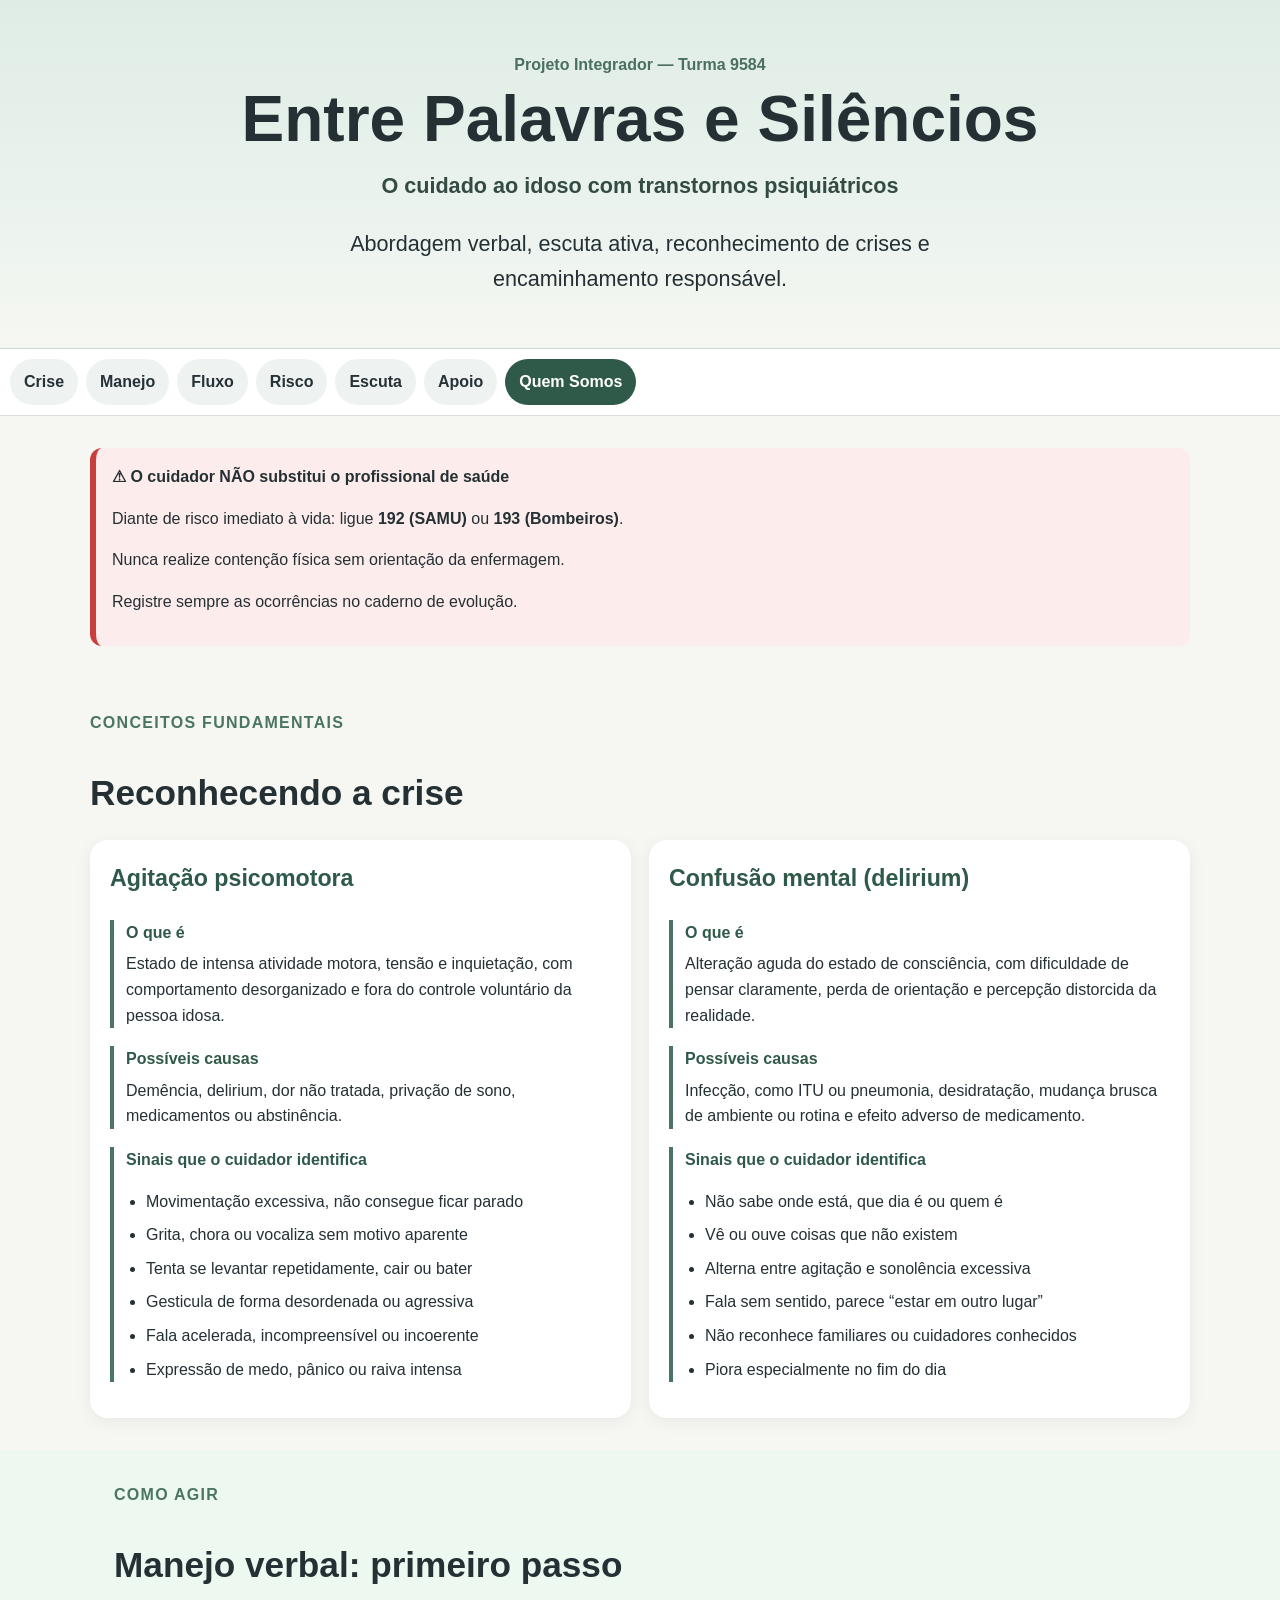
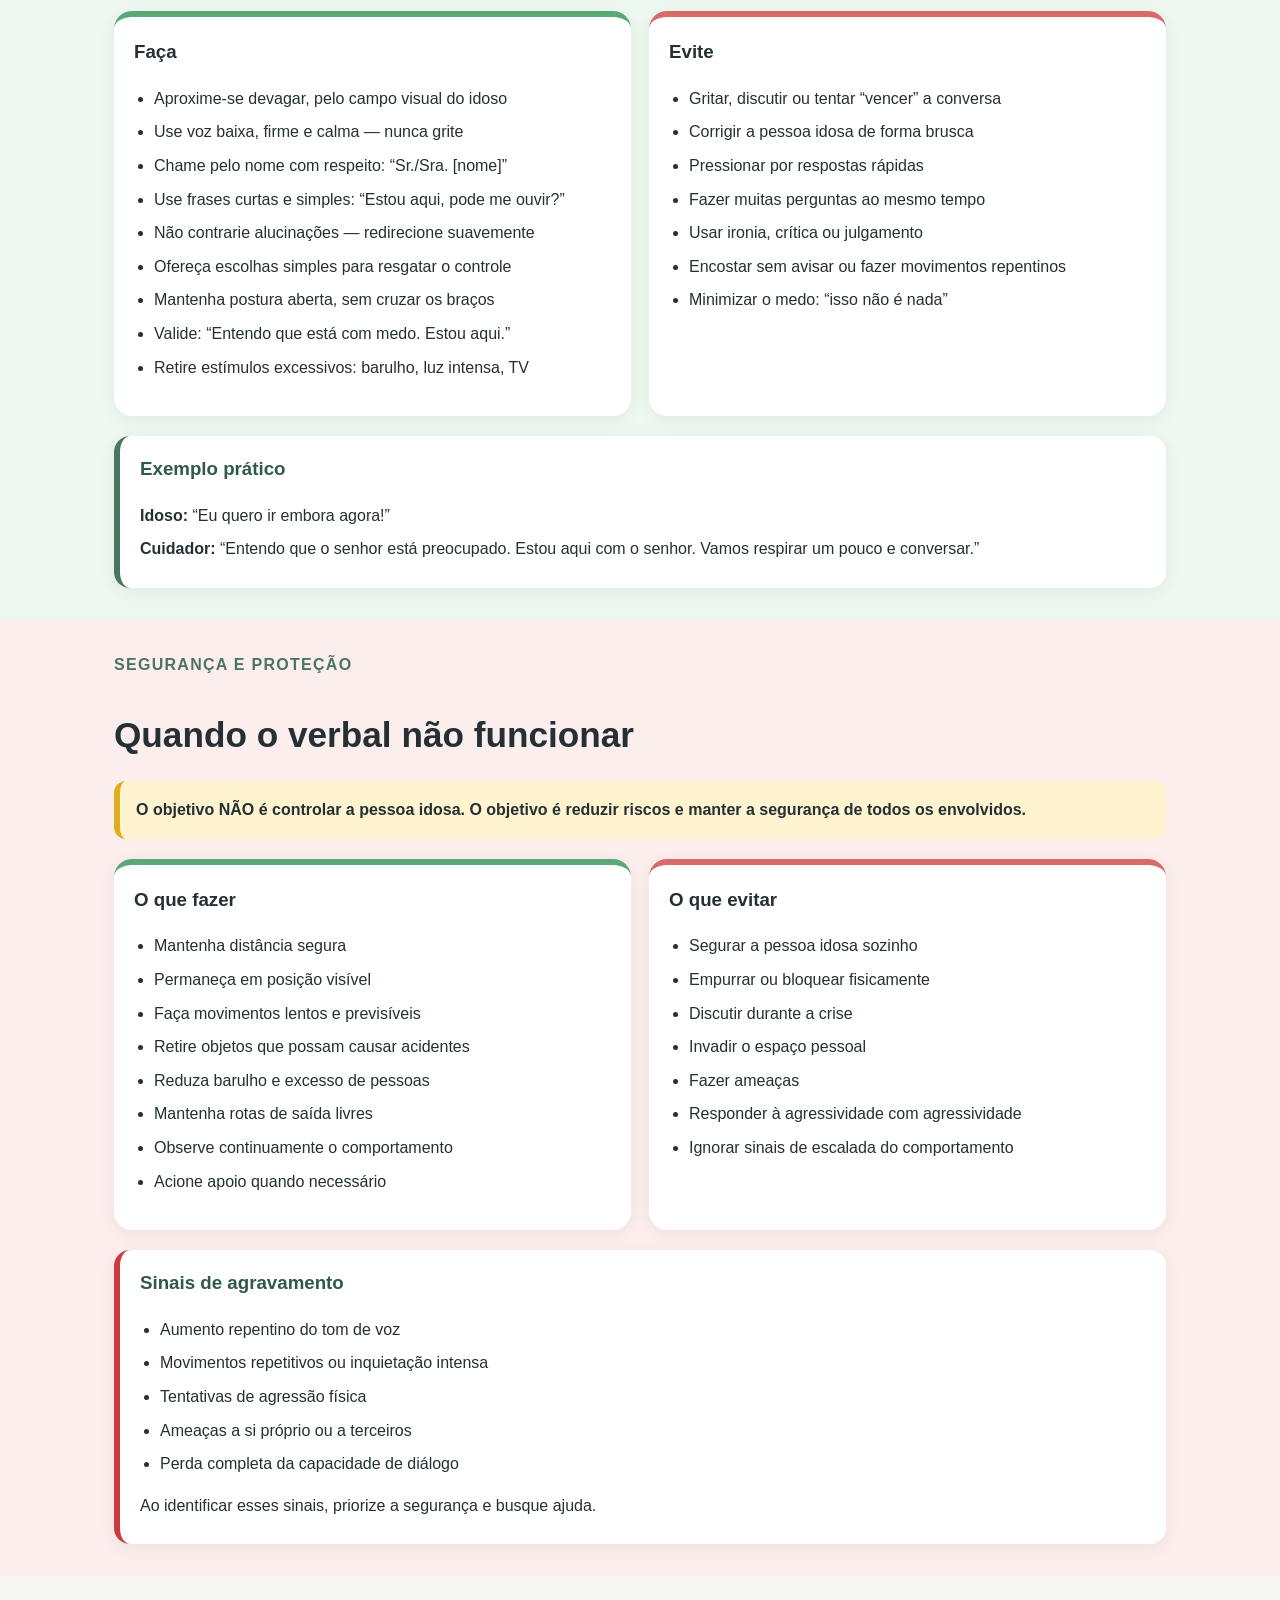
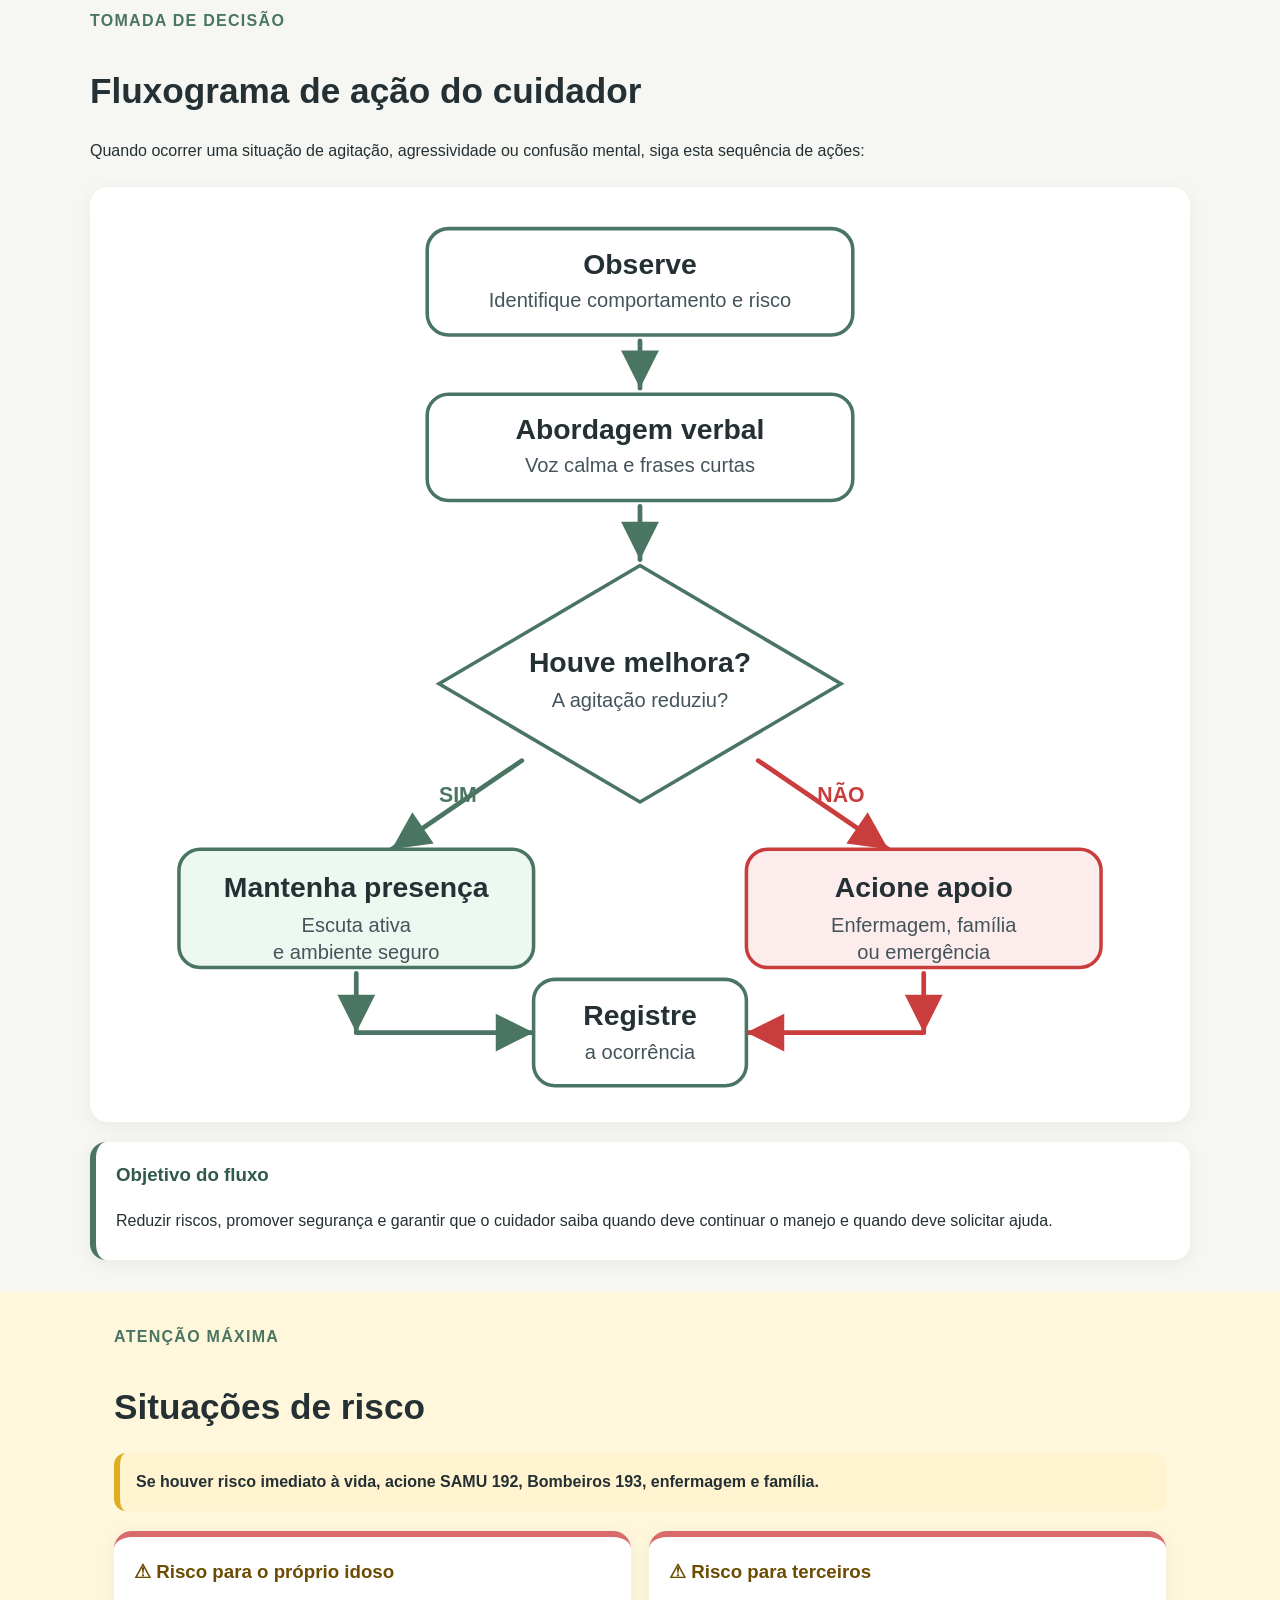
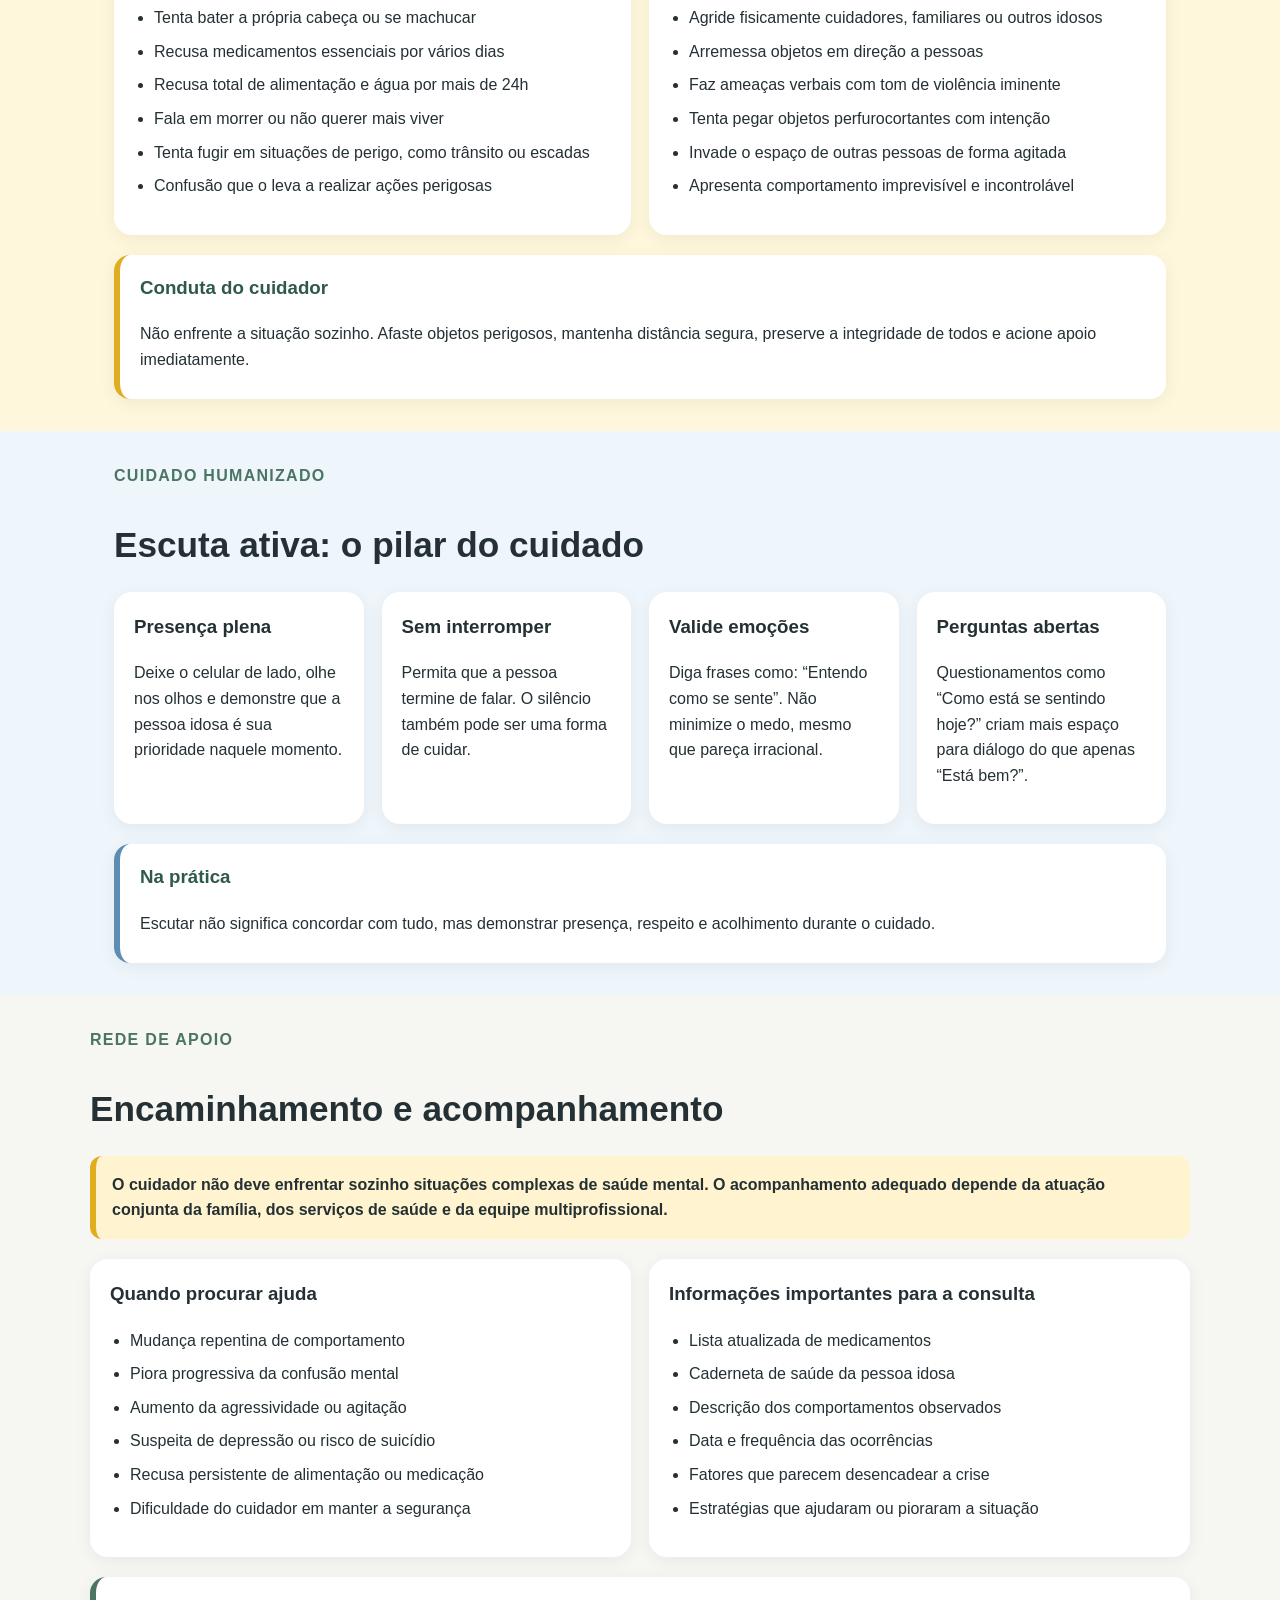
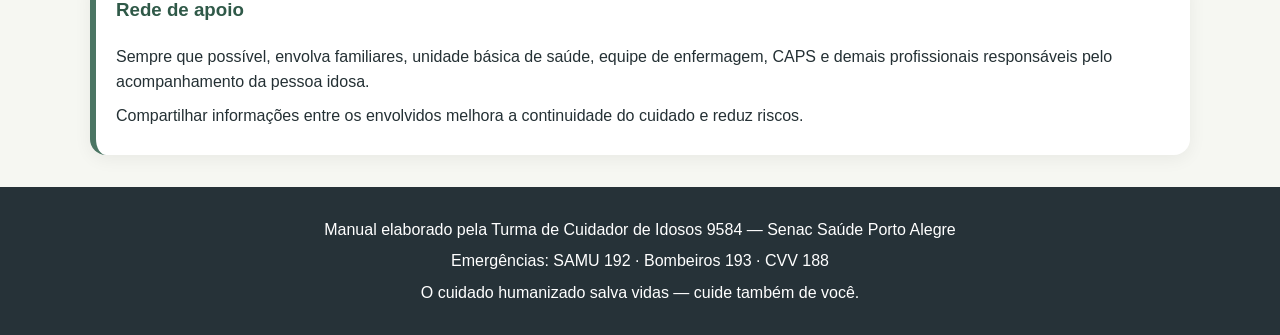
==== commit fadf9a89: "Imeplementação" ====
--- a/index.html
+++ b/index.html
@@ -276,65 +276,68 @@
     <svg class="flowchart" viewBox="0 0 900 760" role="img" aria-labelledby="flowTitle flowDesc">
       <title id="flowTitle">Fluxograma de ação do cuidador</title>
       <desc id="flowDesc">
-        Observe o comportamento, faça abordagem verbal, avalie a resposta,
-        mantenha ambiente seguro se houver melhora ou acione apoio se não houver melhora.
+        Observe o comportamento, faça abordagem verbal, avalie se houve melhora,
+        mantenha presença se houver melhora ou acione apoio se não houver melhora.
       </desc>
 
       <defs>
         <marker id="arrow" markerWidth="12" markerHeight="12" refX="10" refY="6" orient="auto">
           <path d="M2,2 L10,6 L2,10 Z" fill="#4b7563"></path>
         </marker>
+
+        <marker id="arrow-red" markerWidth="12" markerHeight="12" refX="10" refY="6" orient="auto">
+          <path d="M2,2 L10,6 L2,10 Z" fill="#c93d3d"></path>
+        </marker>
       </defs>
 
       <!-- Etapa 1 -->
-      <rect class="flow-box" x="290" y="20" width="320" height="80" rx="18"></rect>
-      <text class="flow-number" x="320" y="53">1</text>
-      <text class="flow-title" x="370" y="50">Observe</text>
-      <text class="flow-text" x="370" y="76">Identifique comportamento e risco</text>
-
-      <line class="flow-line" x1="450" y1="105" x2="450" y2="145"></line>
+      <rect class="flow-box" x="270" y="20" width="360" height="90" rx="18"></rect>
+      <text class="flow-title center" x="450" y="58">Observe</text>
+      <text class="flow-text center" x="450" y="86">Identifique comportamento e risco</text>
+
+      <line class="flow-line" x1="450" y1="115" x2="450" y2="155"></line>
 
       <!-- Etapa 2 -->
-      <rect class="flow-box" x="290" y="150" width="320" height="88" rx="18"></rect>
-      <text class="flow-number" x="320" y="184">2</text>
-      <text class="flow-title" x="370" y="180">Abordagem verbal</text>
-      <text class="flow-text" x="370" y="206">Voz calma, frases curtas</text>
-
-      <line class="flow-line" x1="450" y1="243" x2="450" y2="285"></line>
+      <rect class="flow-box" x="270" y="160" width="360" height="90" rx="18"></rect>
+      <text class="flow-title center" x="450" y="198">Abordagem verbal</text>
+      <text class="flow-text center" x="450" y="226">Voz calma e frases curtas</text>
+
+      <line class="flow-line" x1="450" y1="255" x2="450" y2="300"></line>
 
       <!-- Decisão -->
-      <polygon class="flow-decision" points="450,290 600,380 450,470 300,380"></polygon>
-      <text class="flow-title center" x="450" y="370">Respondeu?</text>
-      <text class="flow-text center" x="450" y="398">A agitação reduziu?</text>
-
-      <!-- Sim -->
-      <line class="flow-line" x1="300" y1="380" x2="170" y2="380"></line>
-      <text class="flow-label" x="220" y="365">SIM</text>
-
-      <rect class="flow-box success" x="30" y="335" width="240" height="90" rx="18"></rect>
-      <text class="flow-title center" x="150" y="368">Mantenha presença</text>
-      <text class="flow-text center" x="150" y="394">Escuta ativa e ambiente seguro</text>
-
-      <!-- Não -->
-      <line class="flow-line danger-line" x1="600" y1="380" x2="730" y2="380"></line>
-      <text class="flow-label danger-label" x="650" y="365">NÃO</text>
-
-      <rect class="flow-box danger-box" x="630" y="335" width="240" height="90" rx="18"></rect>
-      <text class="flow-title center" x="750" y="368">Acione apoio</text>
-      <text class="flow-text center" x="750" y="394">Enfermagem, família ou emergência</text>
-
-      <!-- Convergência -->
-      <line class="flow-line" x1="150" y1="430" x2="150" y2="570"></line>
-      <line class="flow-line danger-line" x1="750" y1="430" x2="750" y2="570"></line>
-      <line class="flow-line" x1="150" y1="570" x2="450" y2="570"></line>
-      <line class="flow-line danger-line" x1="750" y1="570" x2="450" y2="570"></line>
-      <line class="flow-line" x1="450" y1="570" x2="450" y2="610"></line>
+      <polygon class="flow-decision" points="450,305 620,405 450,505 280,405"></polygon>
+      <text class="flow-title center" x="450" y="395">Houve melhora?</text>
+      <text class="flow-text center" x="450" y="425">A agitação reduziu?</text>
+
+      <!-- Ramificação sim -->
+      <line class="flow-line" x1="350" y1="470" x2="240" y2="545"></line>
+      <text class="flow-label" x="280" y="505">SIM</text>
+
+      <rect class="flow-box success" x="60" y="545" width="300" height="100" rx="18"></rect>
+      <text class="flow-title center" x="210" y="585">Mantenha presença</text>
+      <text class="flow-text center" x="210" y="615">Escuta ativa</text>
+      <text class="flow-text center" x="210" y="638">e ambiente seguro</text>
+
+      <!-- Ramificação não -->
+      <line class="flow-line danger-line" x1="550" y1="470" x2="660" y2="545"></line>
+      <text class="flow-label danger-label" x="600" y="505">NÃO</text>
+
+      <rect class="flow-box danger-box" x="540" y="545" width="300" height="100" rx="18"></rect>
+      <text class="flow-title center" x="690" y="585">Acione apoio</text>
+      <text class="flow-text center" x="690" y="615">Enfermagem, família</text>
+      <text class="flow-text center" x="690" y="638">ou emergência</text>
+
+      <!-- Convergência limpa -->
+      <line class="flow-line" x1="210" y1="650" x2="210" y2="700"></line>
+      <line class="flow-line" x1="210" y1="700" x2="360" y2="700"></line>
+
+      <line class="flow-line danger-line" x1="690" y1="650" x2="690" y2="700"></line>
+      <line class="flow-line danger-line" x1="690" y1="700" x2="540" y2="700"></line>
 
       <!-- Registro -->
-      <rect class="flow-box" x="270" y="615" width="360" height="92" rx="18"></rect>
-      <text class="flow-number" x="300" y="650">4</text>
-      <text class="flow-title" x="350" y="647">Registre tudo</text>
-      <text class="flow-text" x="350" y="674">Horário, sintomas e intervenções</text>
+      <rect class="flow-box" x="360" y="655" width="180" height="90" rx="18"></rect>
+      <text class="flow-title center" x="450" y="694">Registre</text>
+      <text class="flow-text center" x="450" y="722">a ocorrência</text>
     </svg>
   </div>
 
--- a/styles.css
+++ b/styles.css
@@ -482,6 +482,7 @@
 
 .danger-line {
   stroke: #c93d3d;
+  marker-end: url(#arrow-red);
 }
 
 .flow-number {
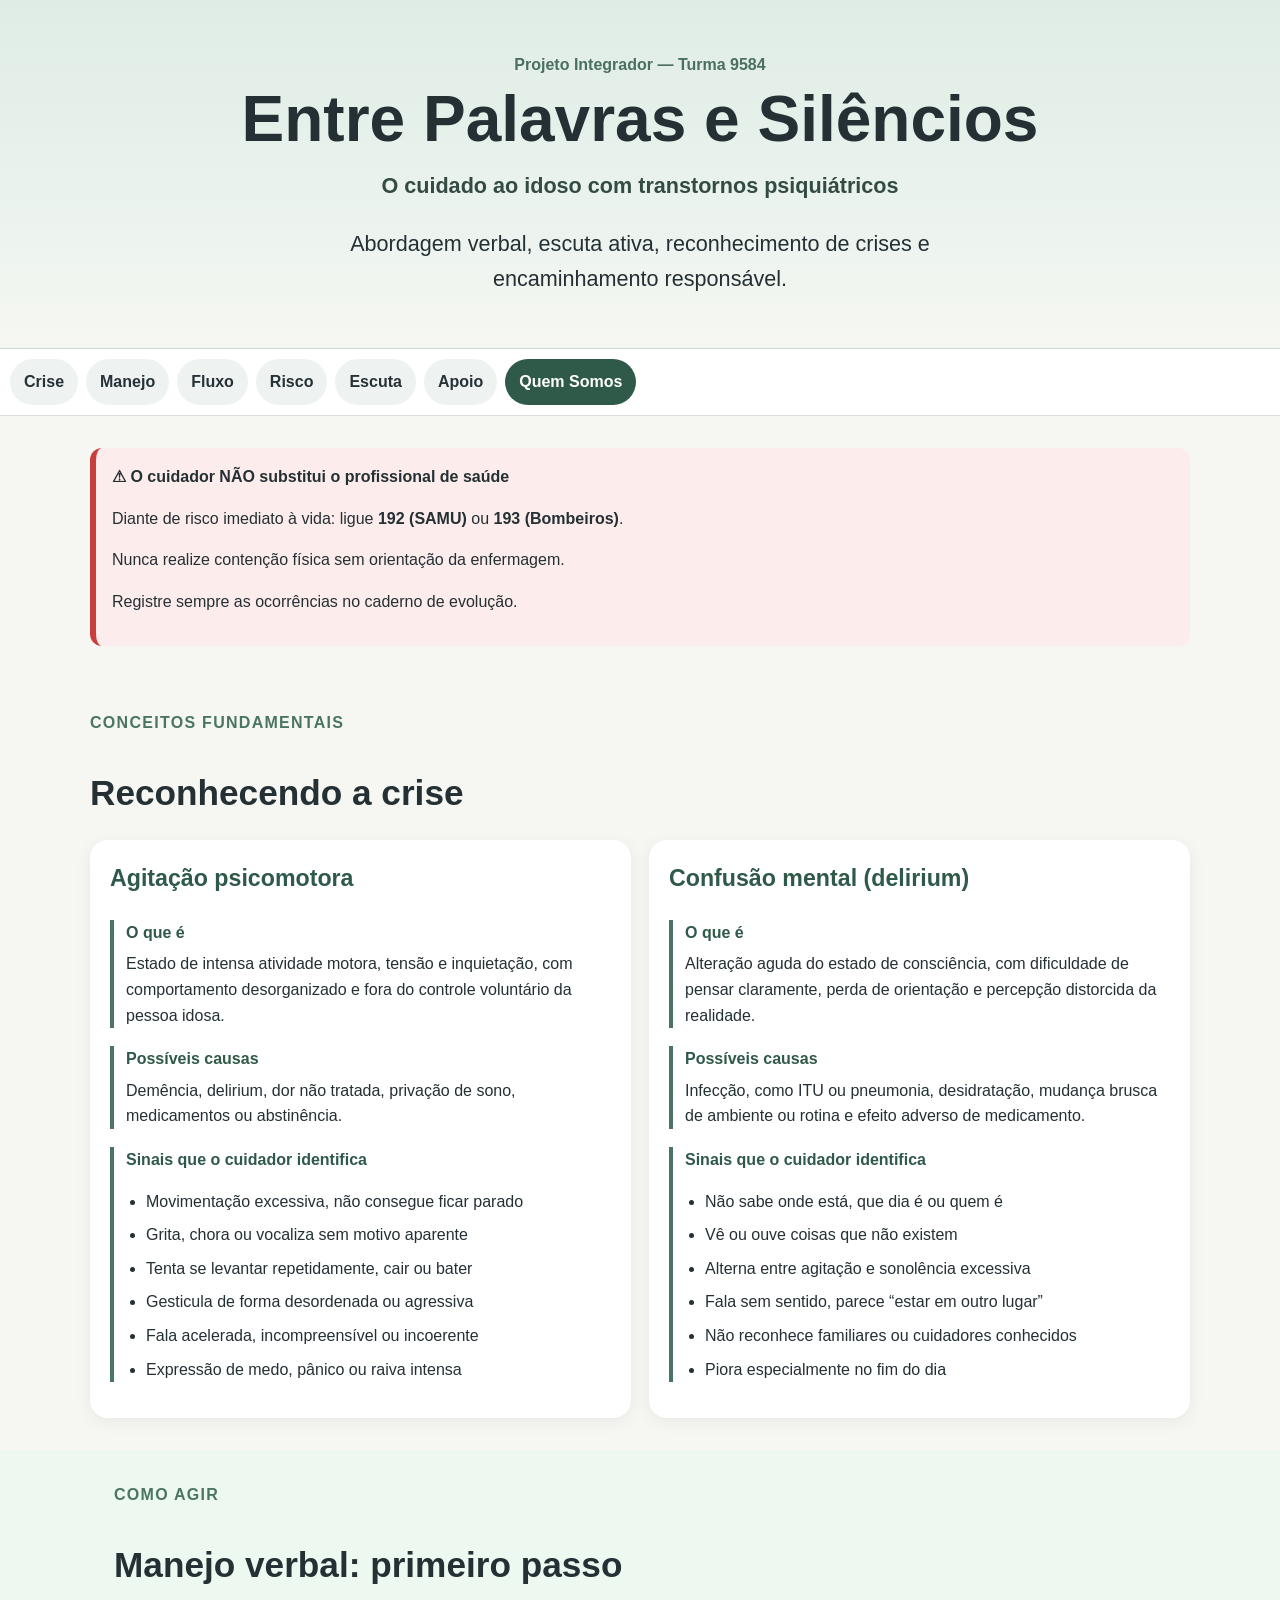
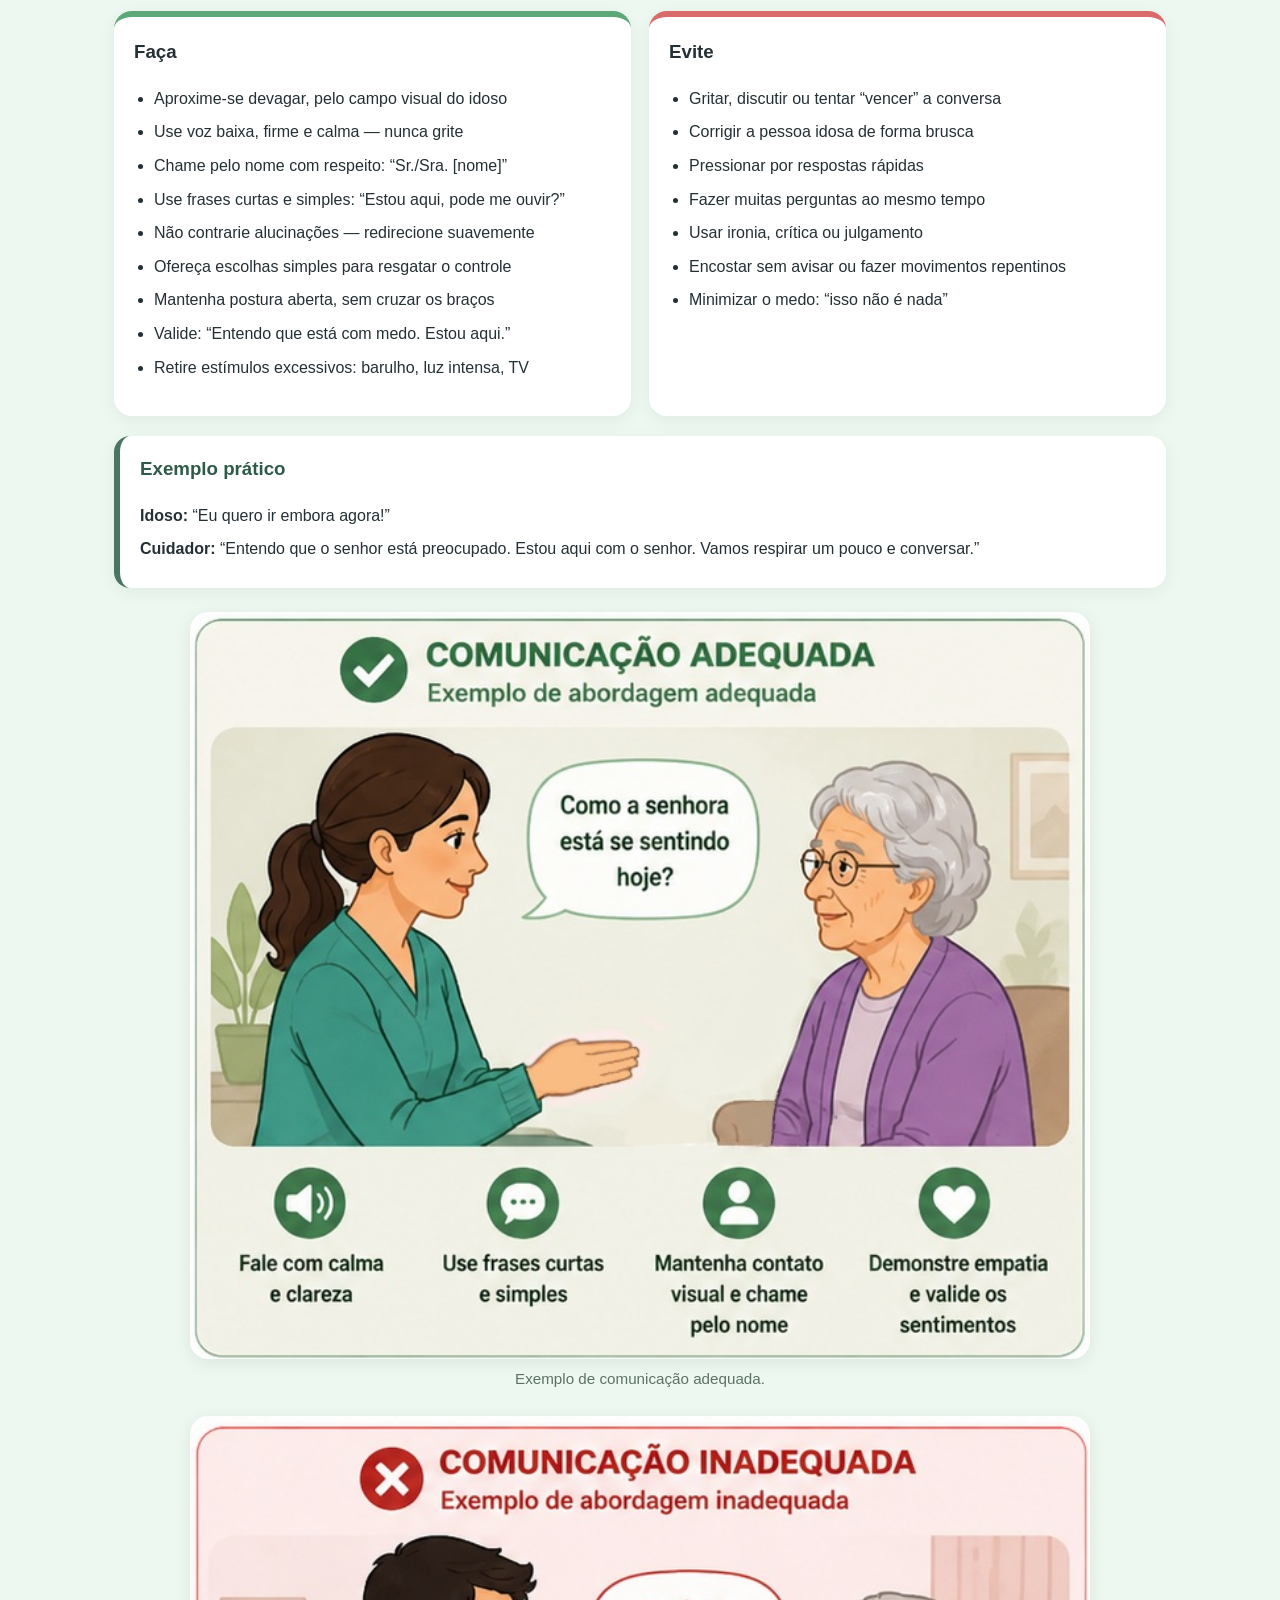
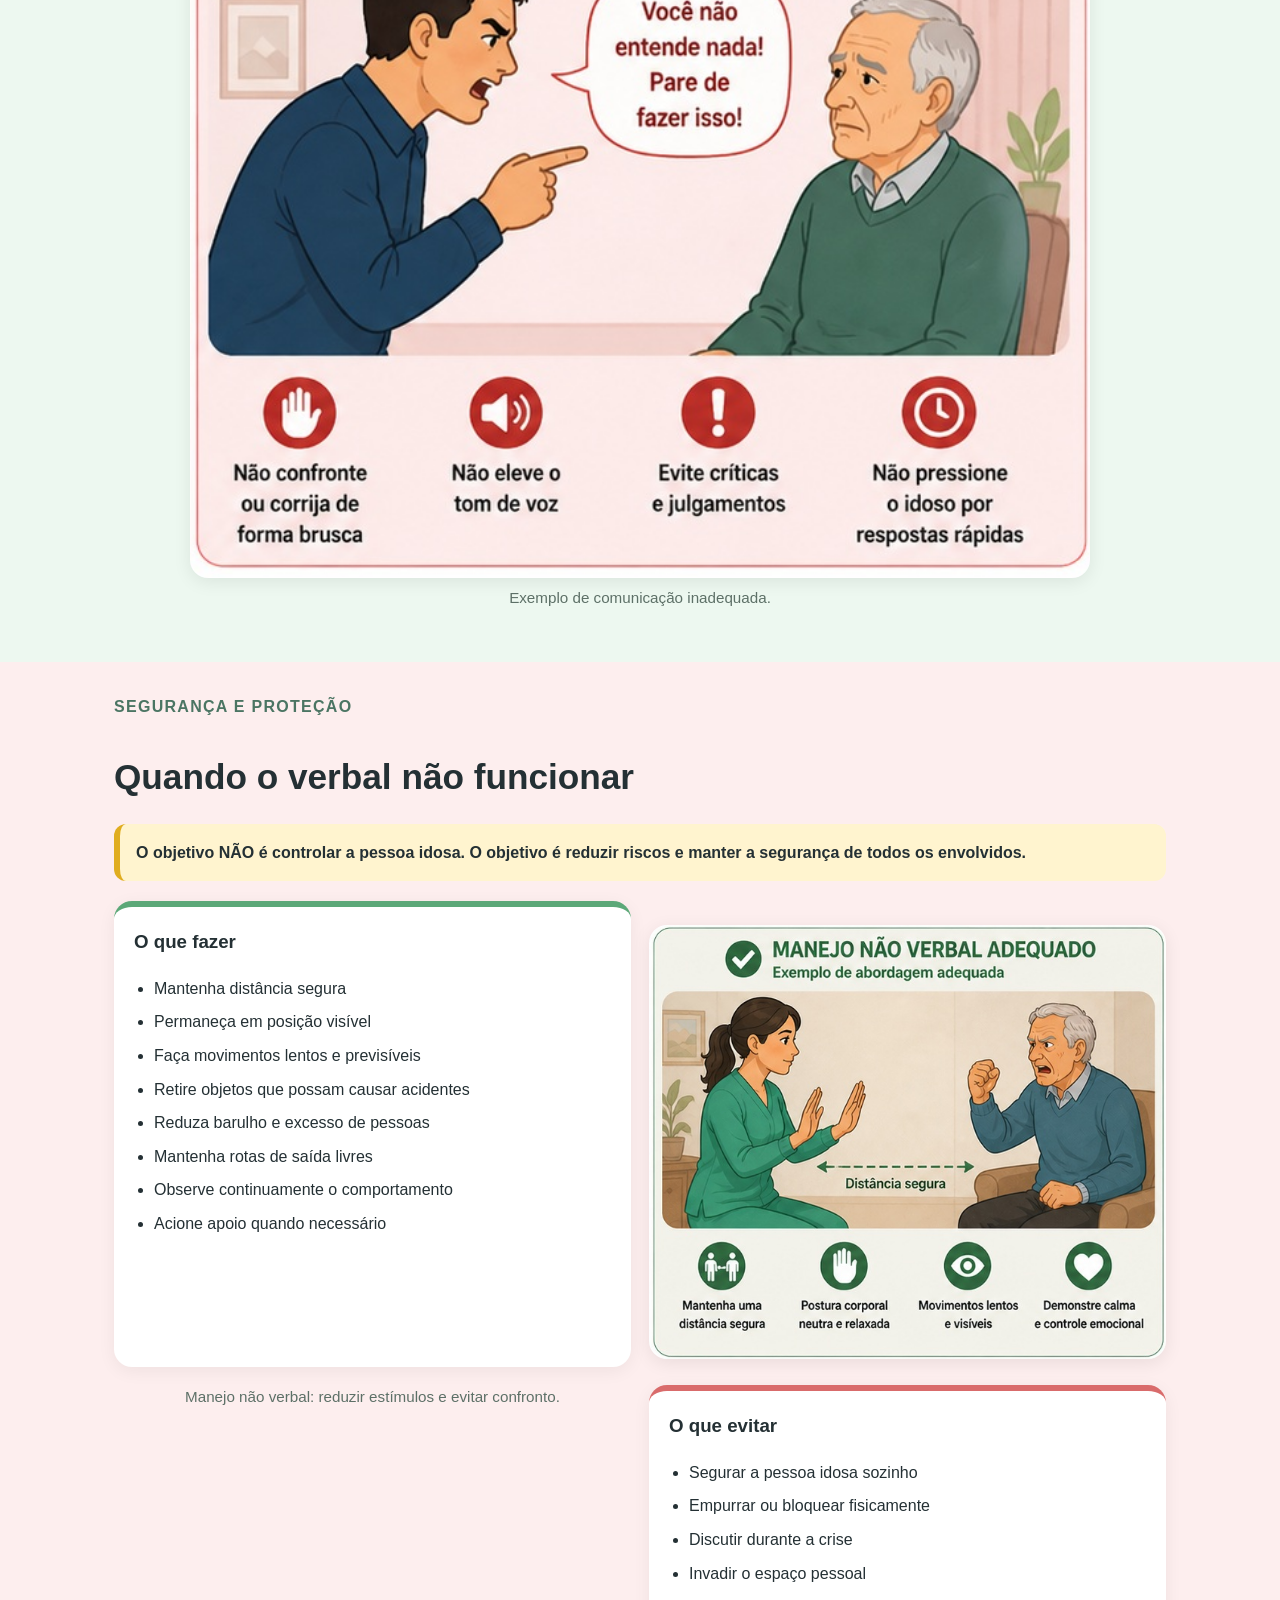
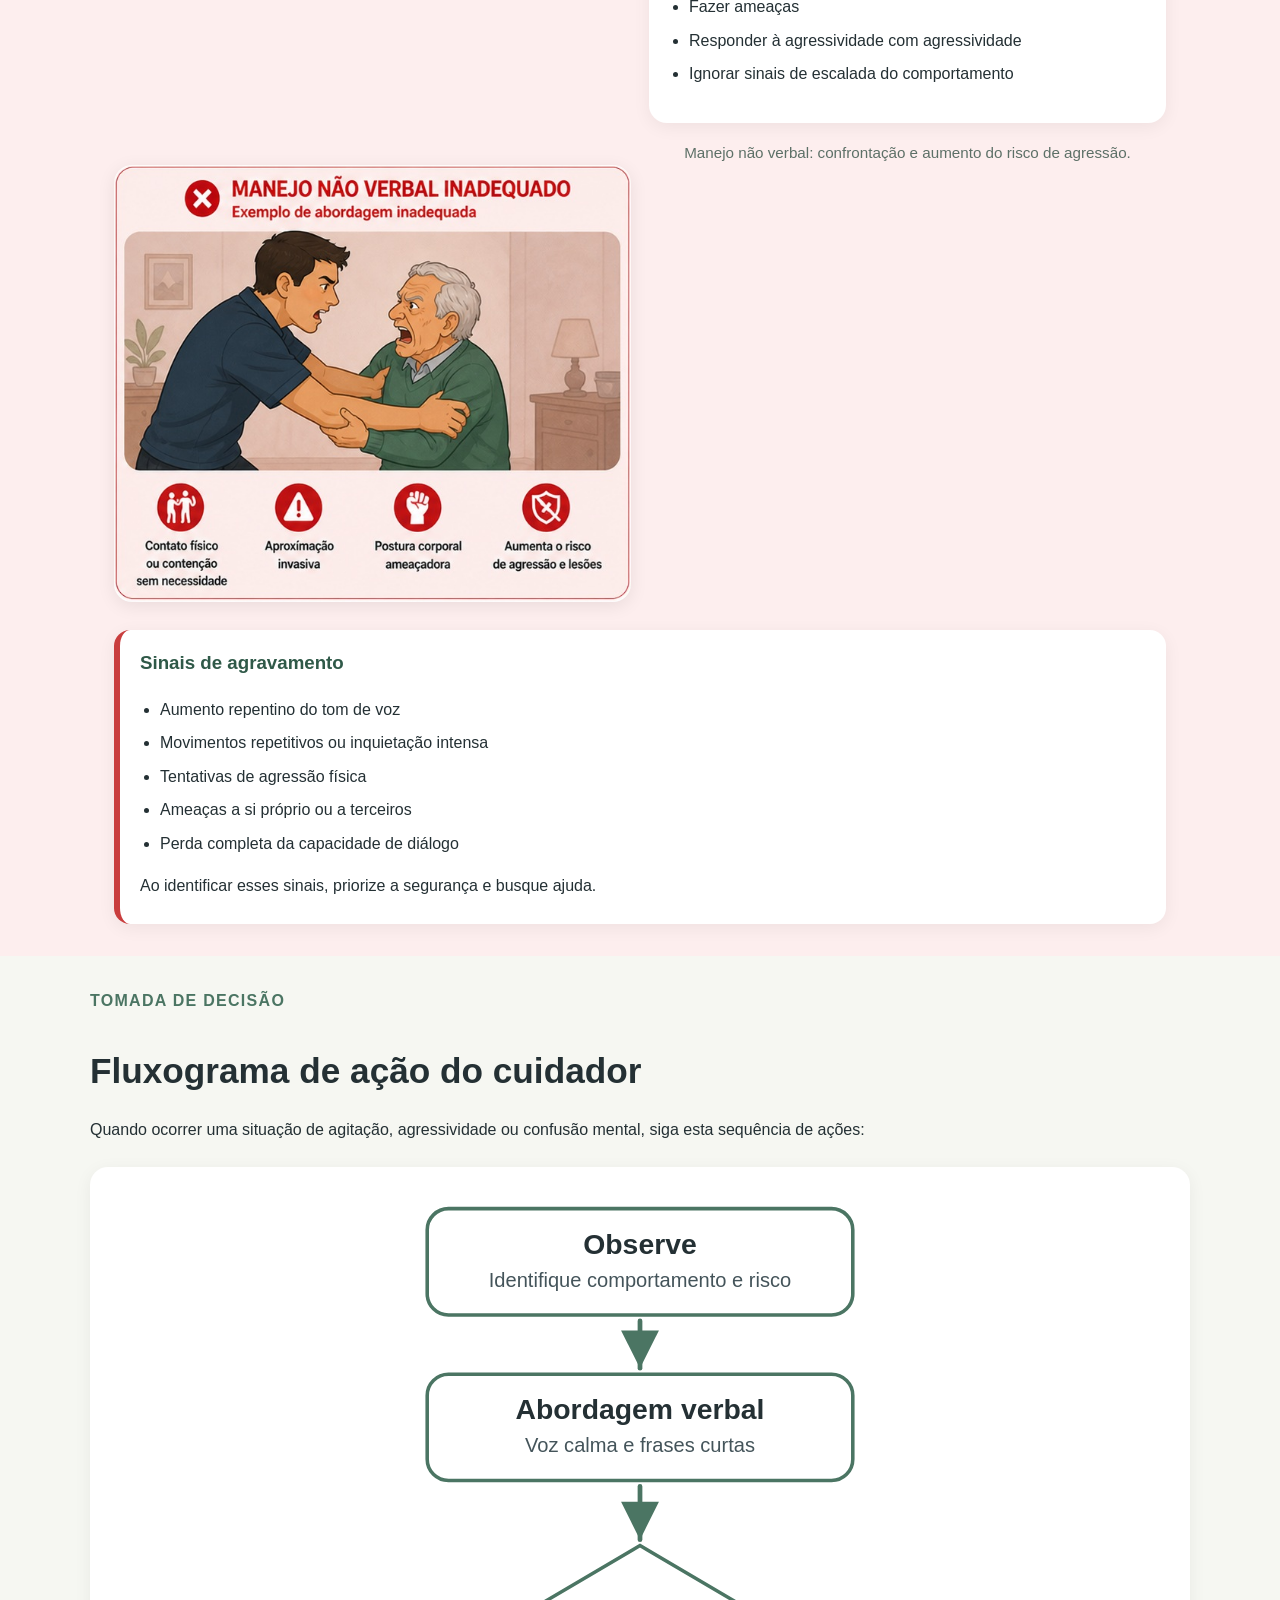
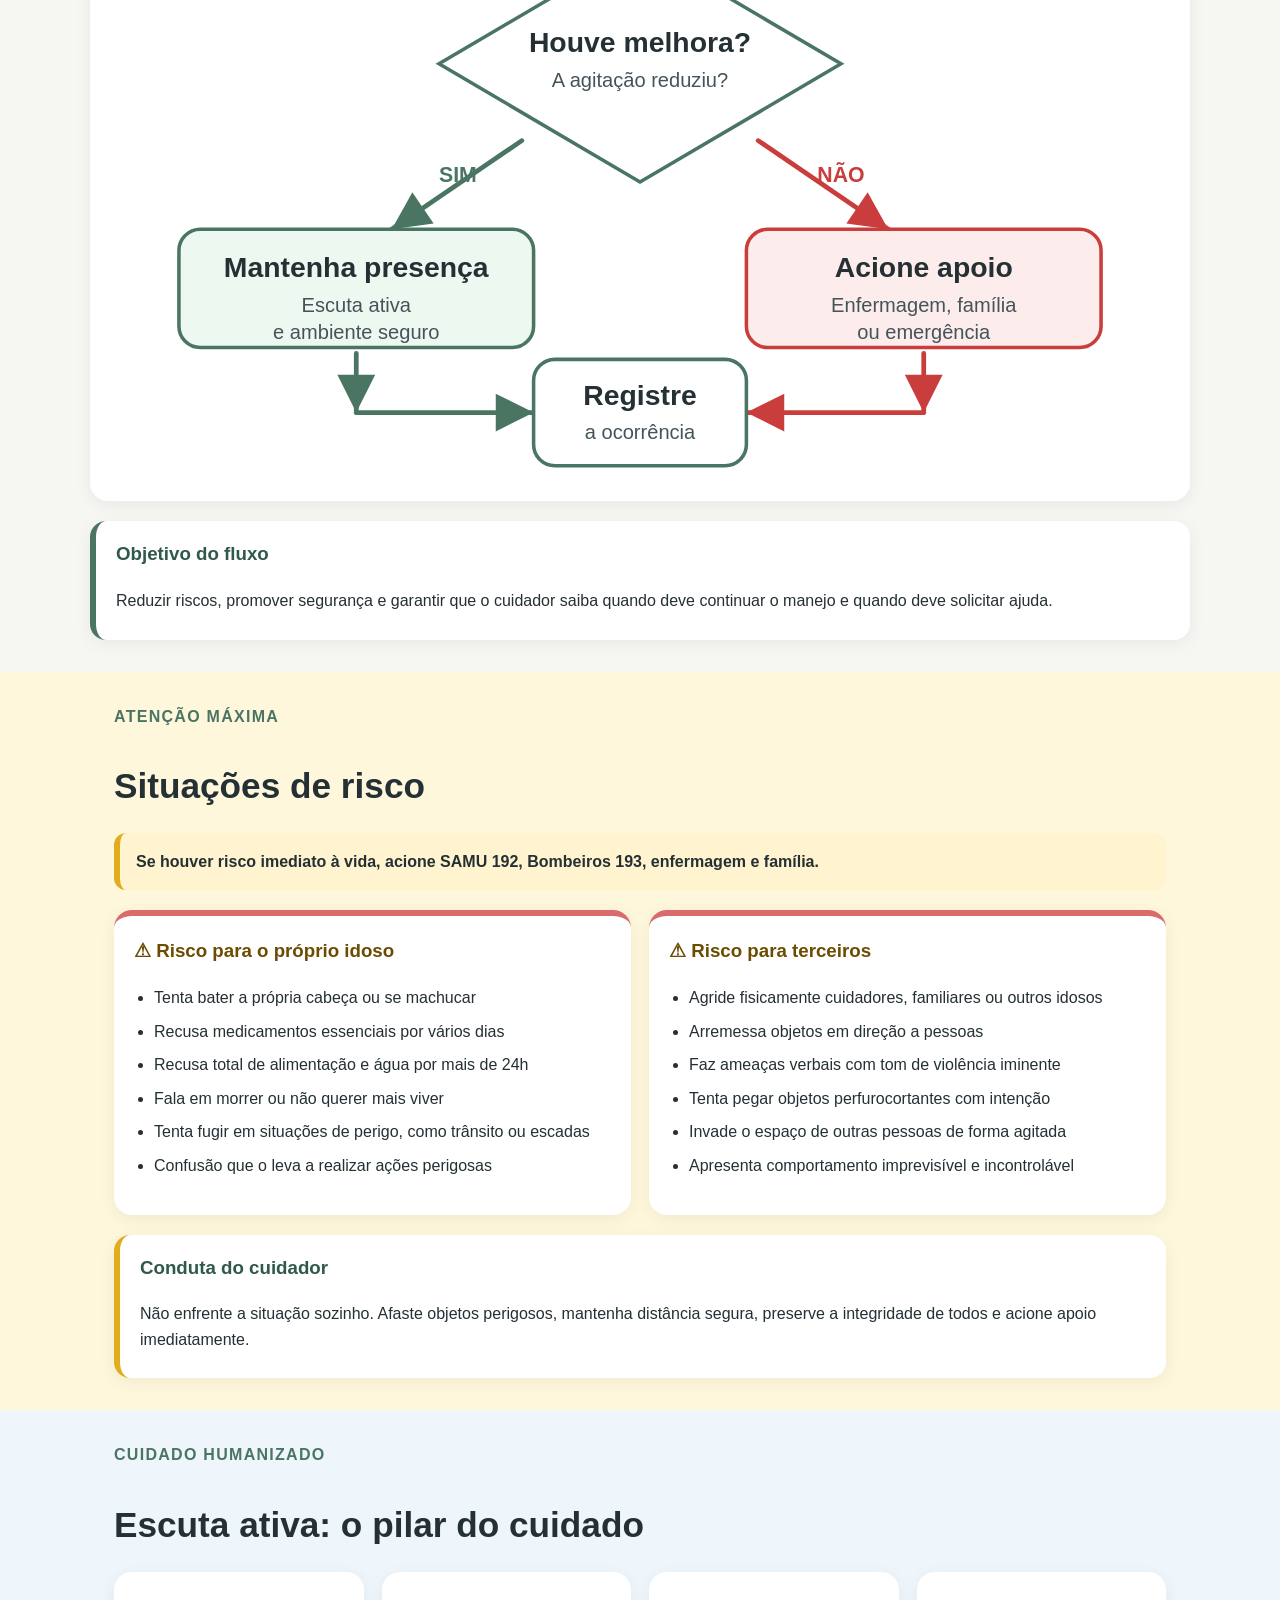
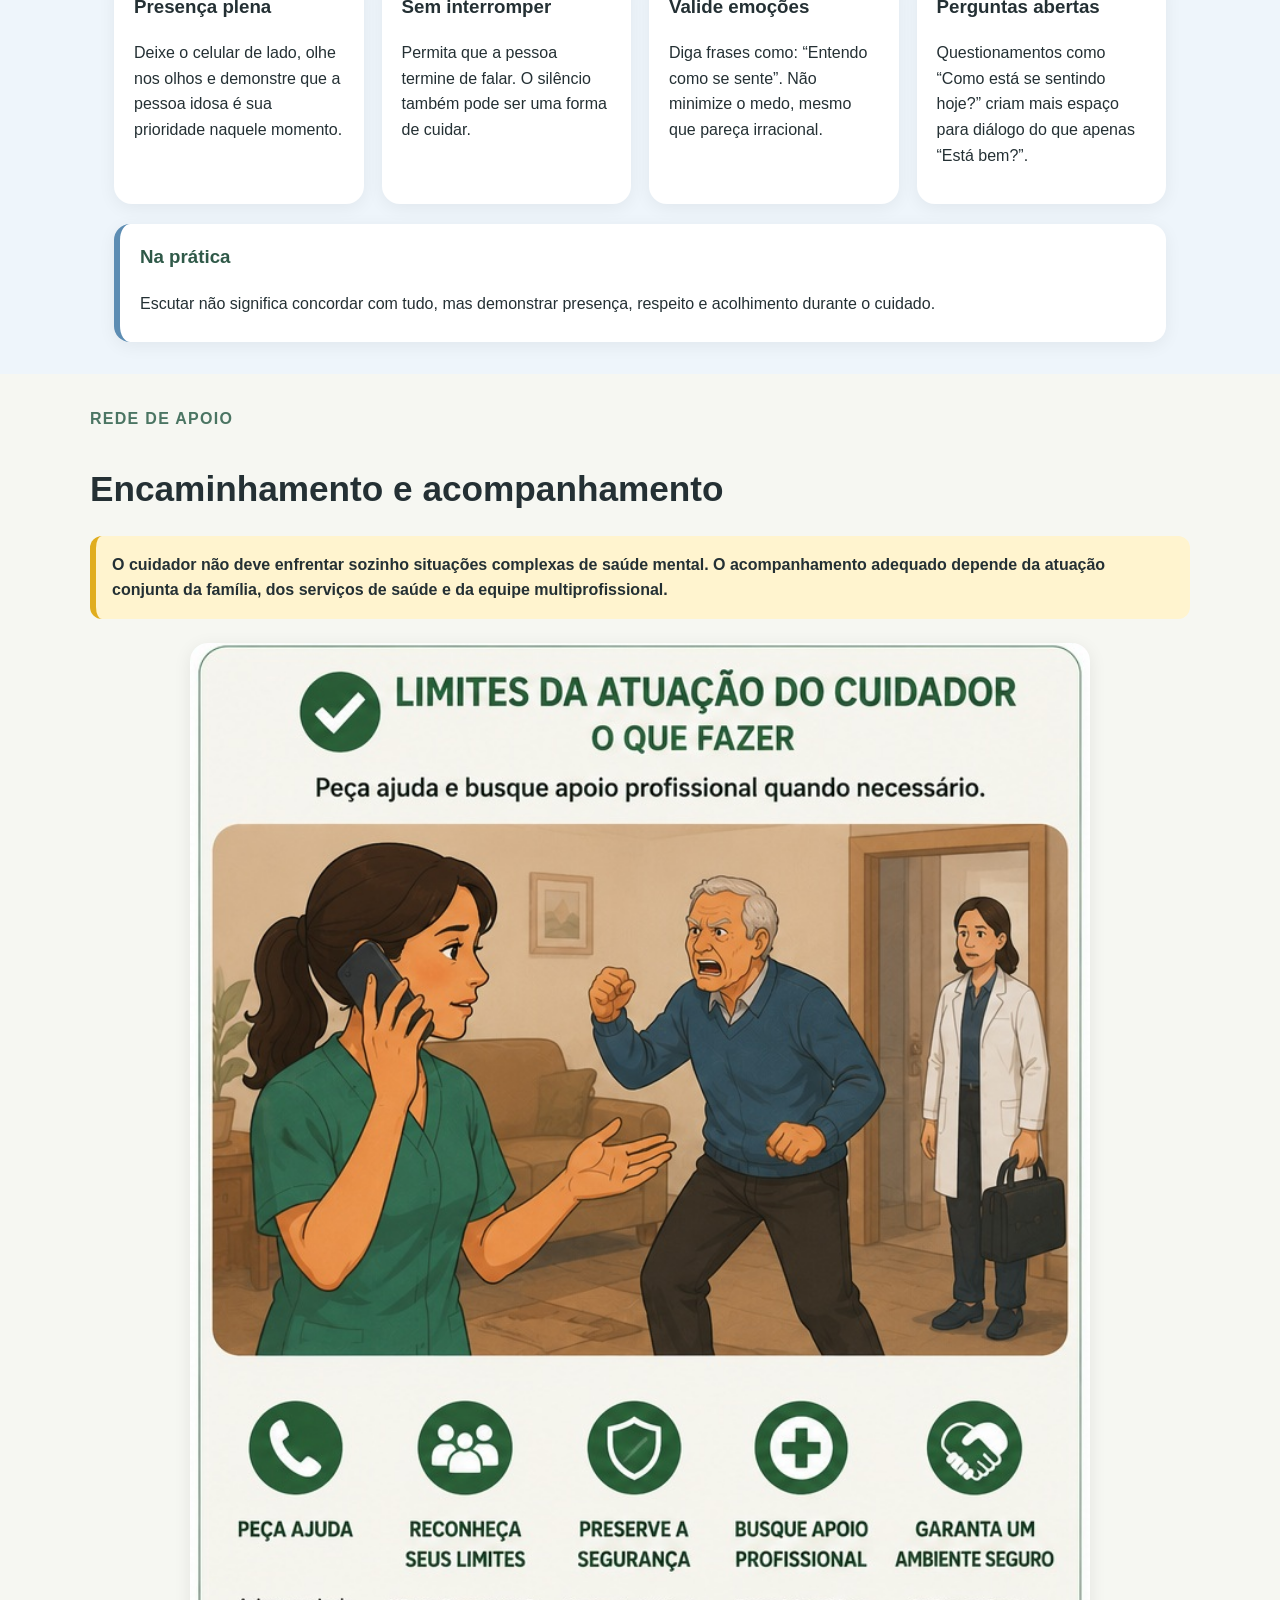
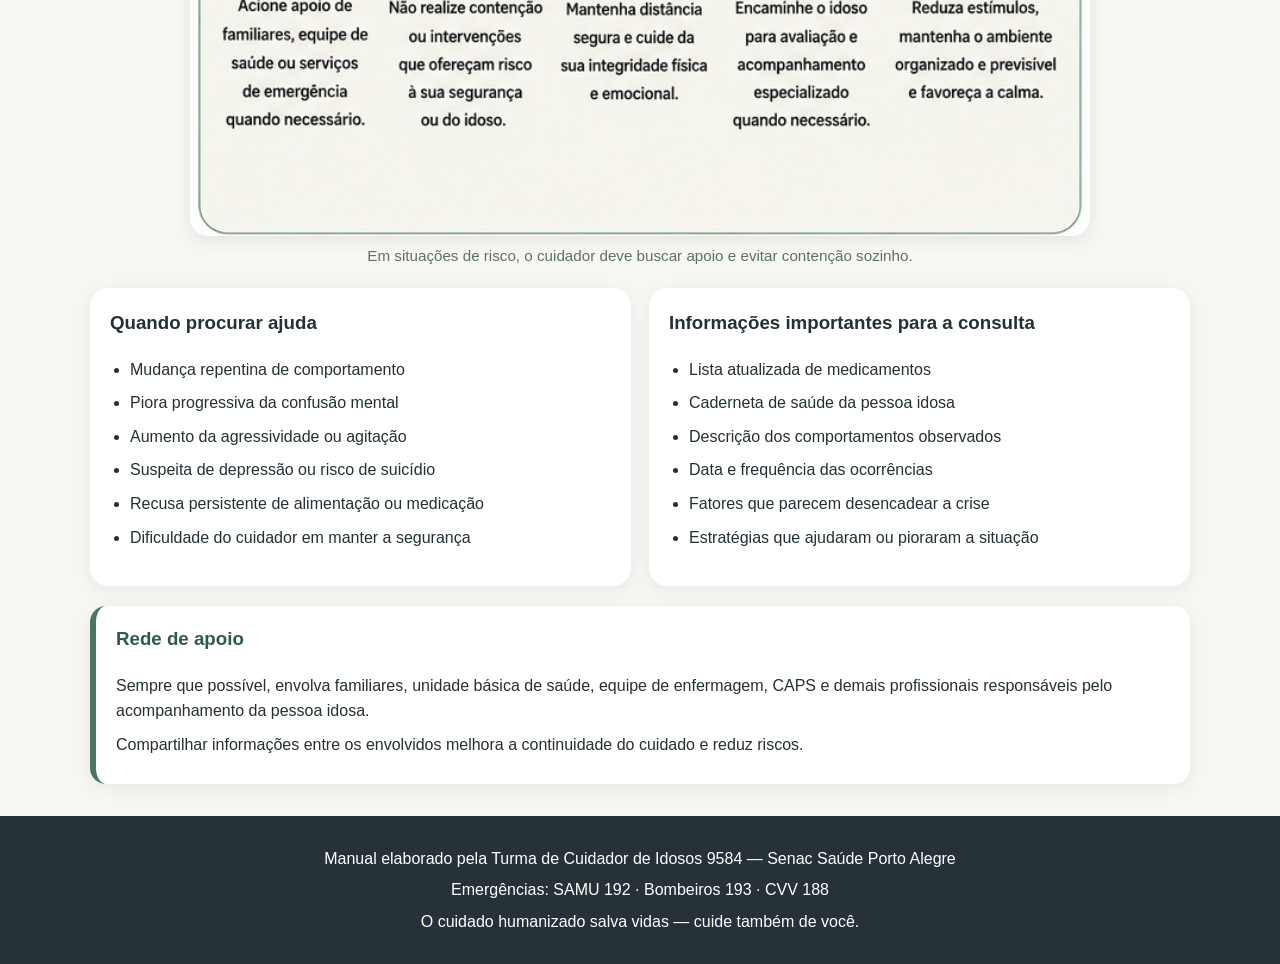
==== commit 18ffa39f: "Implementação parte 11: ajuste de imagens e layout" ====
--- a/index.html
+++ b/index.html
@@ -27,6 +27,25 @@
 
     if (select) {
       select.value = "";
+    }
+  });
+
+  function openPhoto(img) {
+    var modal = document.getElementById("photoModal");
+    var modalImage = document.getElementById("modalImage");
+
+    modalImage.src = img.src;
+    modal.className = "photo-modal is-open";
+  }
+
+  function closePhoto() {
+    var modal = document.getElementById("photoModal");
+    modal.className = "photo-modal";
+  }
+
+  document.addEventListener("keydown", function(e) {
+    if (e.key === "Escape") {
+      closePhoto();
     }
   });
 </script>
@@ -204,6 +223,26 @@
     <p><strong>Idoso:</strong> “Eu quero ir embora agora!”</p>
     <p><strong>Cuidador:</strong> “Entendo que o senhor está preocupado. Estou aqui com o senhor. Vamos respirar um pouco e conversar.”</p>
   </div>
+
+  <img
+    src="images/manejo-verbal-1.jpg"
+    alt="Exemplo de manejo verbal adequado"
+    class="guide-image"
+    onclick="openPhoto(this)"
+  >
+  <p class="image-caption">
+    Exemplo de comunicação adequada.
+  </p>
+
+  <img
+    src="images/manejo-verbal-2.jpg"
+    alt="Exemplo de manejo verbal inadequado"
+    class="guide-image"
+    onclick="openPhoto(this)"
+  >
+  <p class="image-caption">
+    Exemplo de comunicação inadequada.
+  </p>
 </section>
 
 <section class="section red" id="nao-verbal">
@@ -231,6 +270,16 @@
       </ul>
     </article>
 
+    <img
+      src="images/manejo-nao-verbal-1.jpg"
+      alt="Exemplo de manejo não verbal adequado"
+      class="guide-image"
+      onclick="openPhoto(this)"
+    >
+    <p class="image-caption">
+      Manejo não verbal: reduzir estímulos e evitar confronto.
+    </p>
+
     <article class="card danger">
       <h3>O que evitar</h3>
 
@@ -244,6 +293,16 @@
         <li>Ignorar sinais de escalada do comportamento</li>
       </ul>
     </article>
+
+    <img
+      src="images/manejo-nao-verbal-2.jpg"
+      alt="Exemplo de manejo não verbal inadequado"
+      class="guide-image"
+      onclick="openPhoto(this)"
+    >
+    <p class="image-caption">
+      Manejo não verbal: confrontação e aumento do risco de agressão.
+    </p>
   </div>
 
   <div class="example-box danger-example">
@@ -451,6 +510,16 @@
       dos serviços de saúde e da equipe multiprofissional.
   </div>
 
+  <img
+    src="images/limites-cuidado.jpg"
+    alt="Limites da atuação do cuidador em situações de risco"
+    class="guide-image"
+    onclick="openPhoto(this)"
+  >
+  <p class="image-caption">
+    Em situações de risco, o cuidador deve buscar apoio e evitar contenção sozinho.
+  </p>
+
   <div class="grid two">
     <article class="card">
       <h3>Quando procurar ajuda</h3>
@@ -510,5 +579,9 @@
   </p>
 </footer>
 
+<div id="photoModal" class="photo-modal" onclick="closePhoto()">
+  <img id="modalImage" class="modal-image" alt="Imagem ampliada">
+</div>
+
 </body>
 </html>
--- a/styles.css
+++ b/styles.css
@@ -435,6 +435,28 @@
   color: white !important;
 }
 
+.guide-image {
+  width: 100%;
+  max-width: 900px;
+  display: block;
+  margin: 24px auto 8px;
+  border-radius: 18px;
+  box-shadow: 0 4px 18px rgba(0,0,0,0.08);
+  cursor: pointer;
+  background: #ffffff;
+}
+
+.guide-image:hover {
+  transform: scale(1.01);
+}
+
+.image-caption {
+  text-align: center;
+  color: #5d7067;
+  font-size: 0.95rem;
+  margin: 0 0 20px;
+}
+
 /*
 ==========
 FLUXOGRAMA
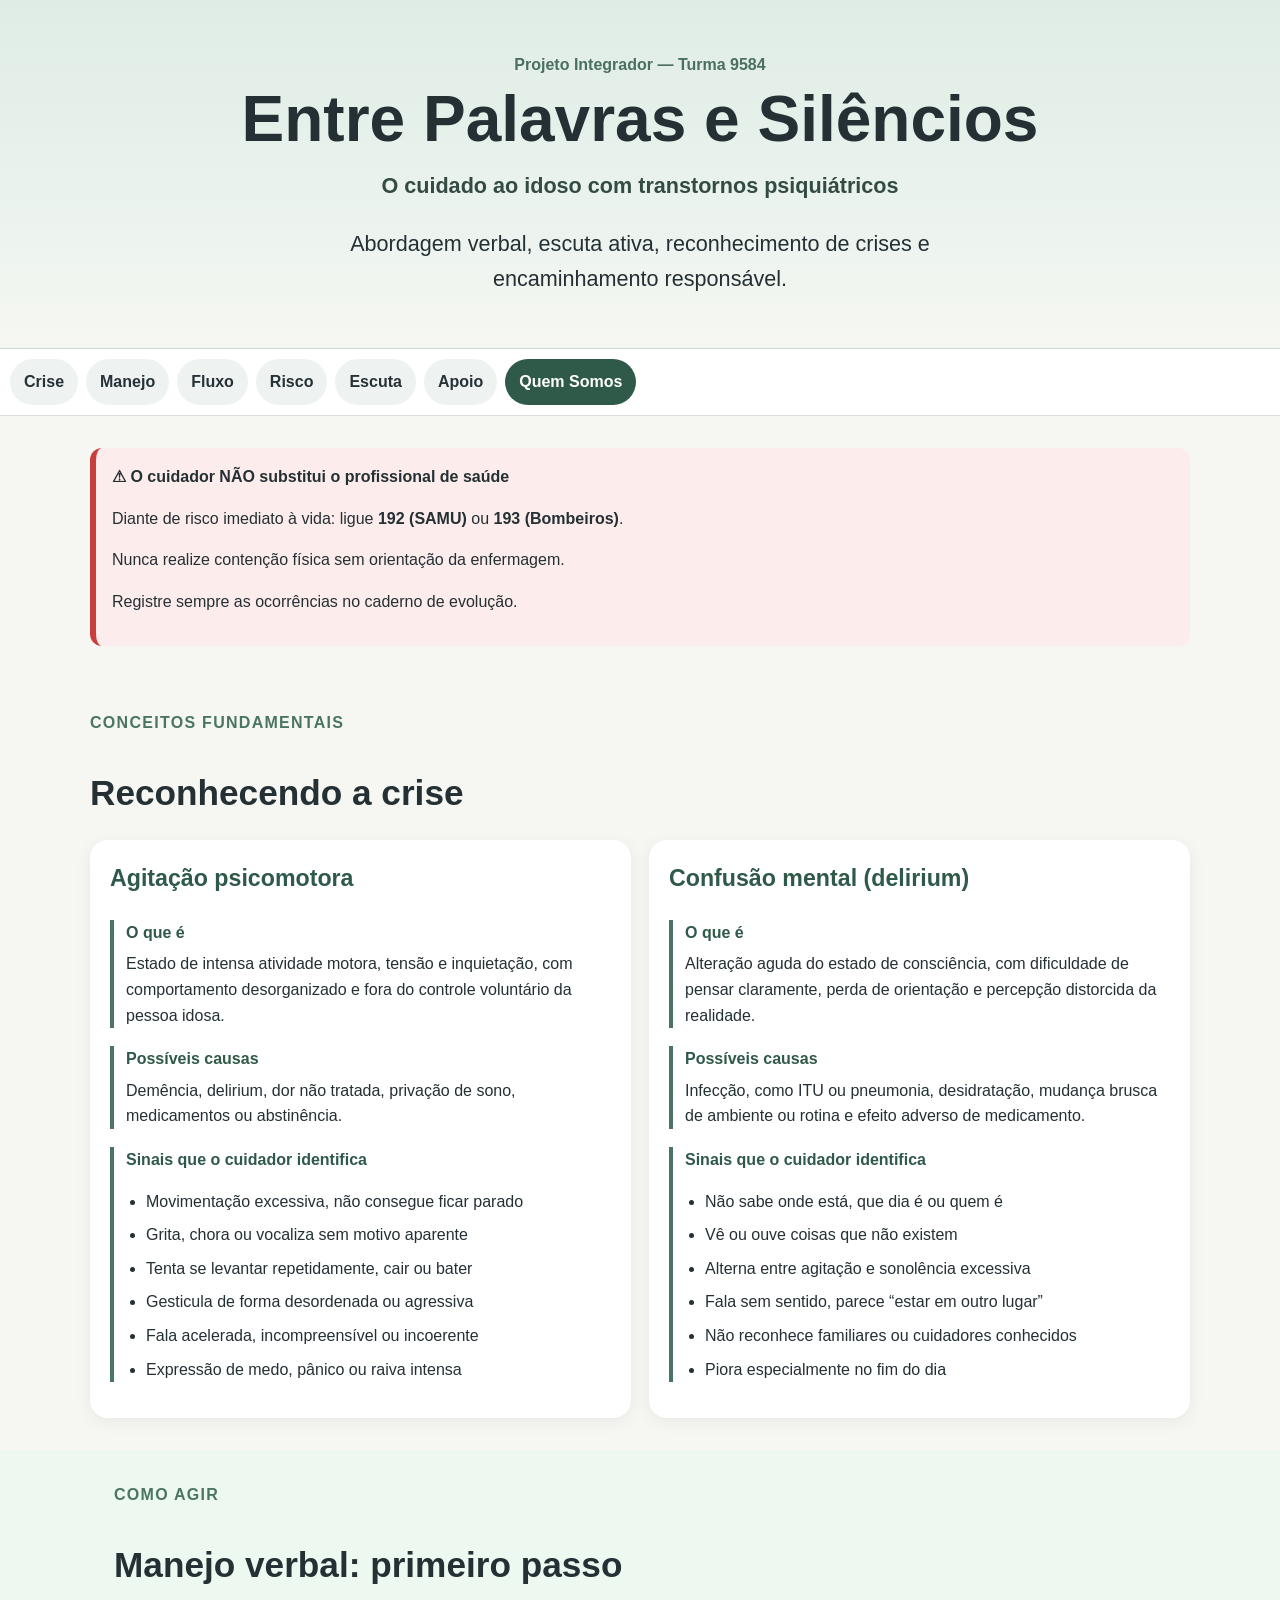
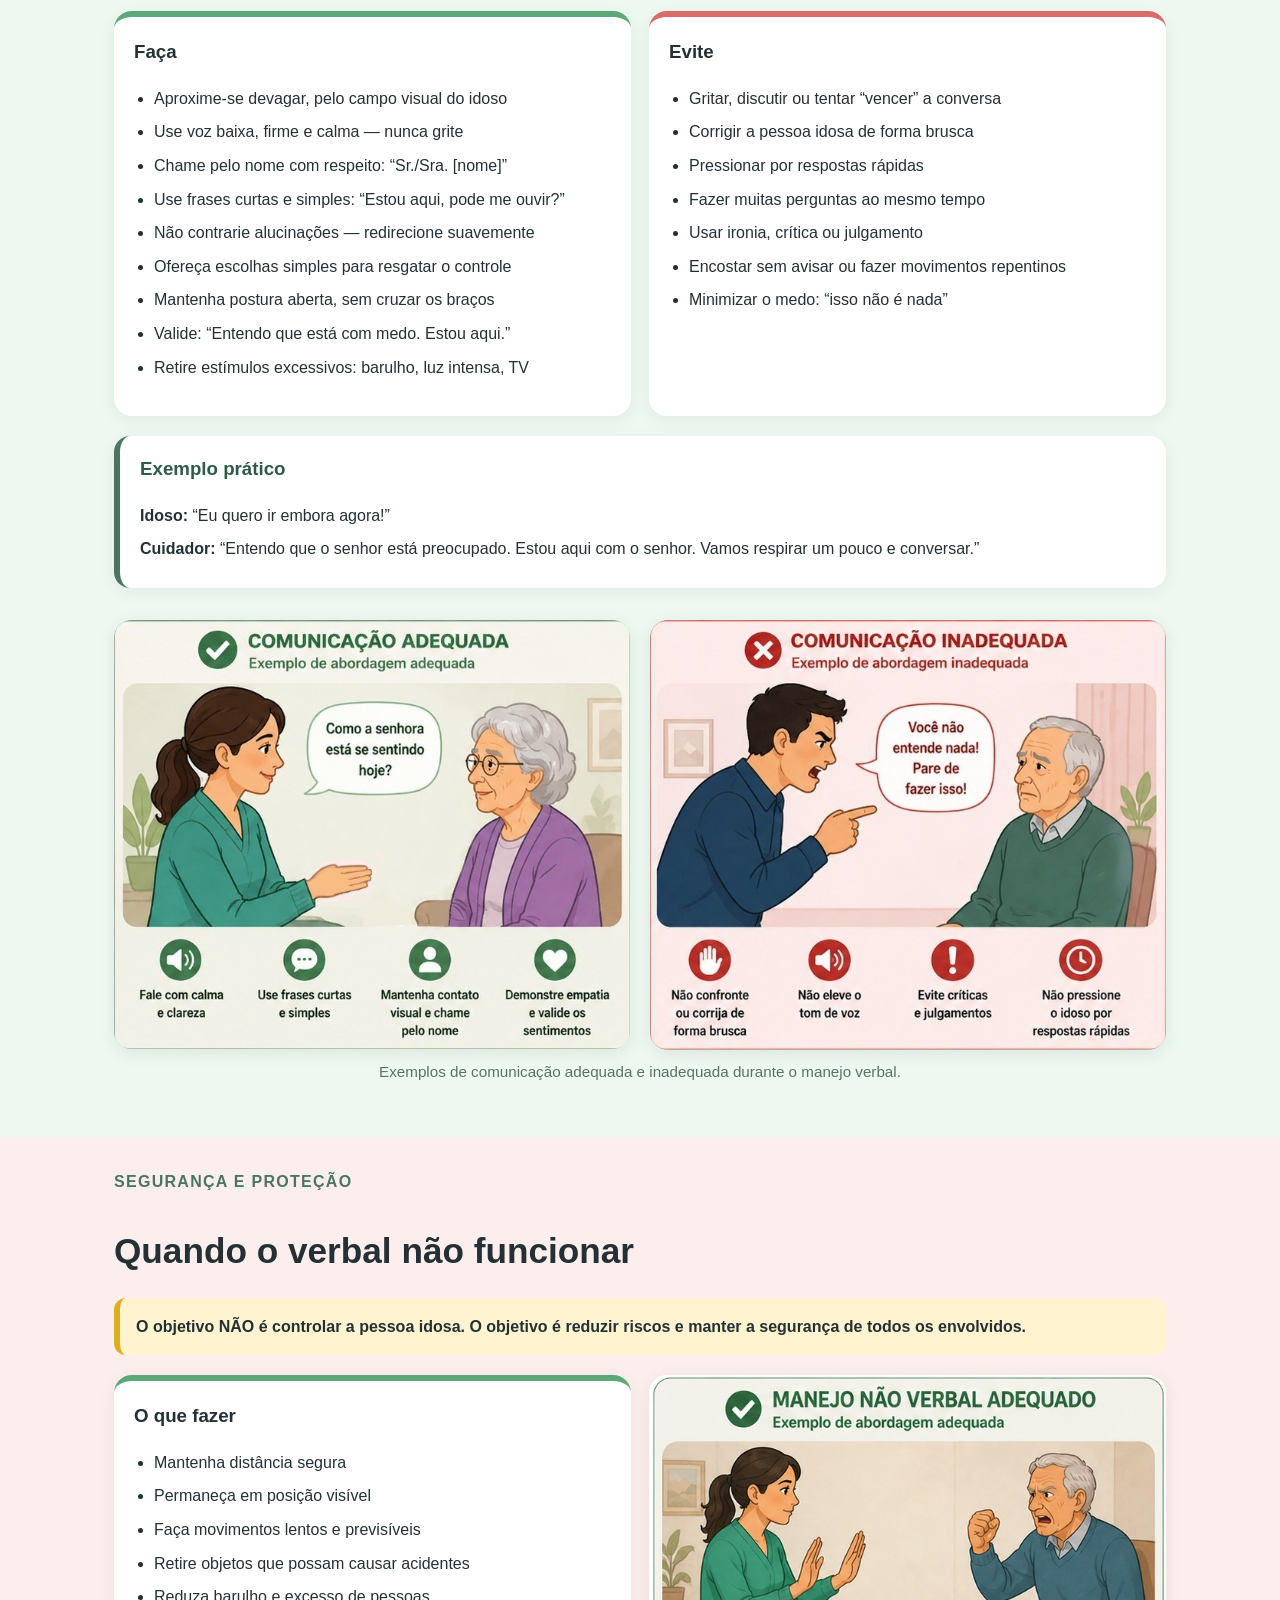
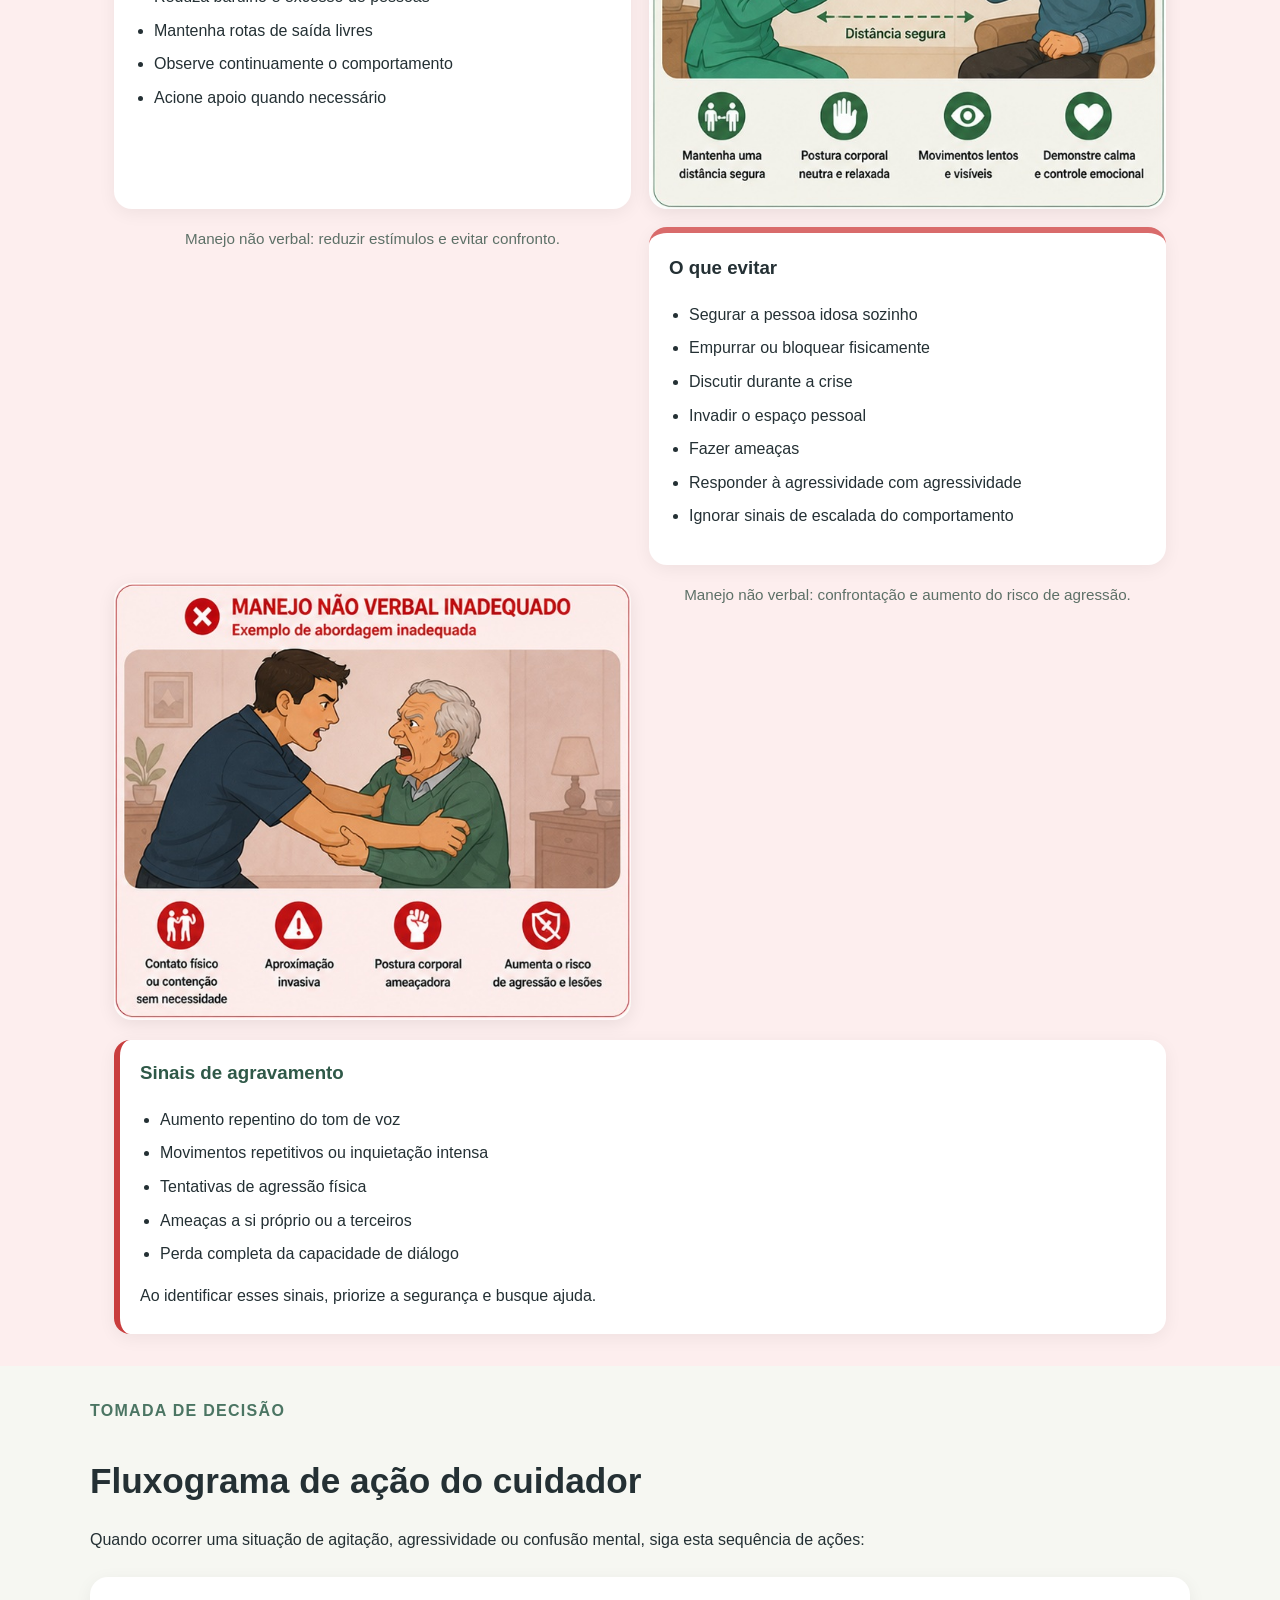
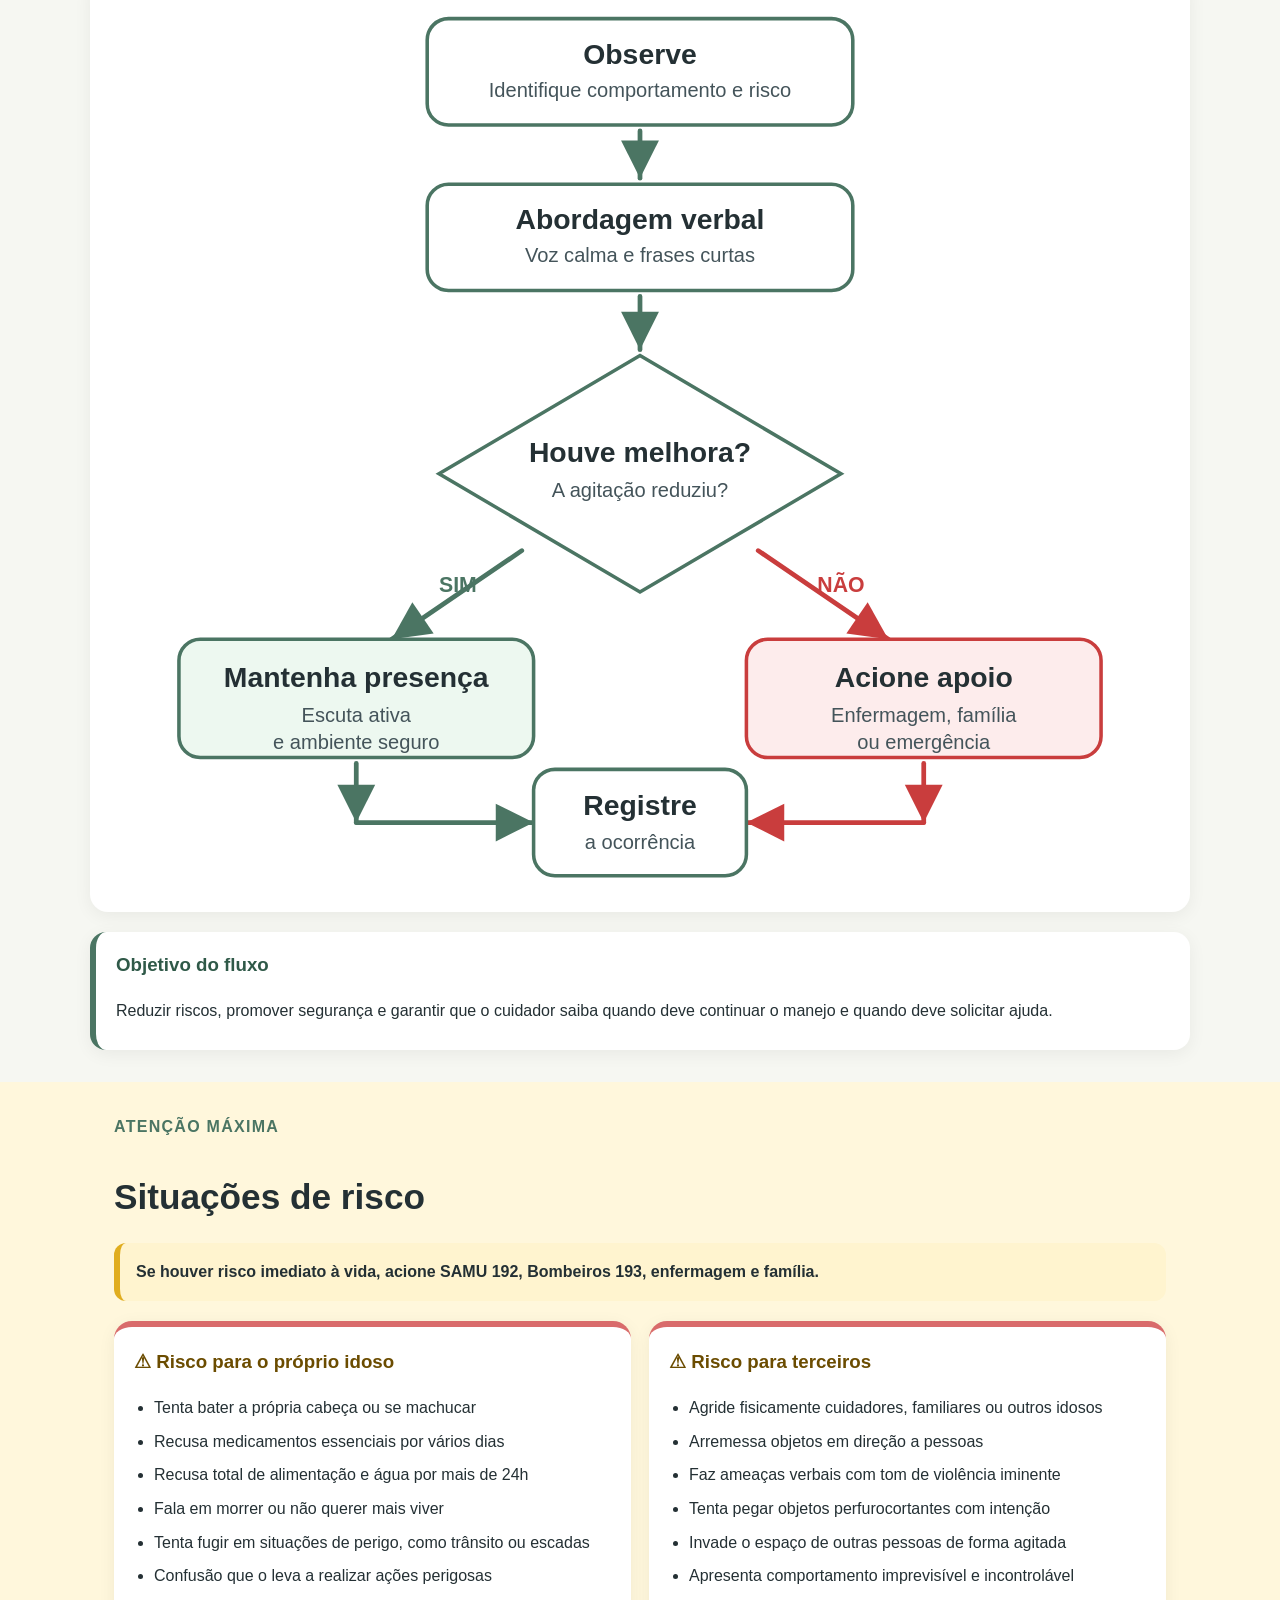
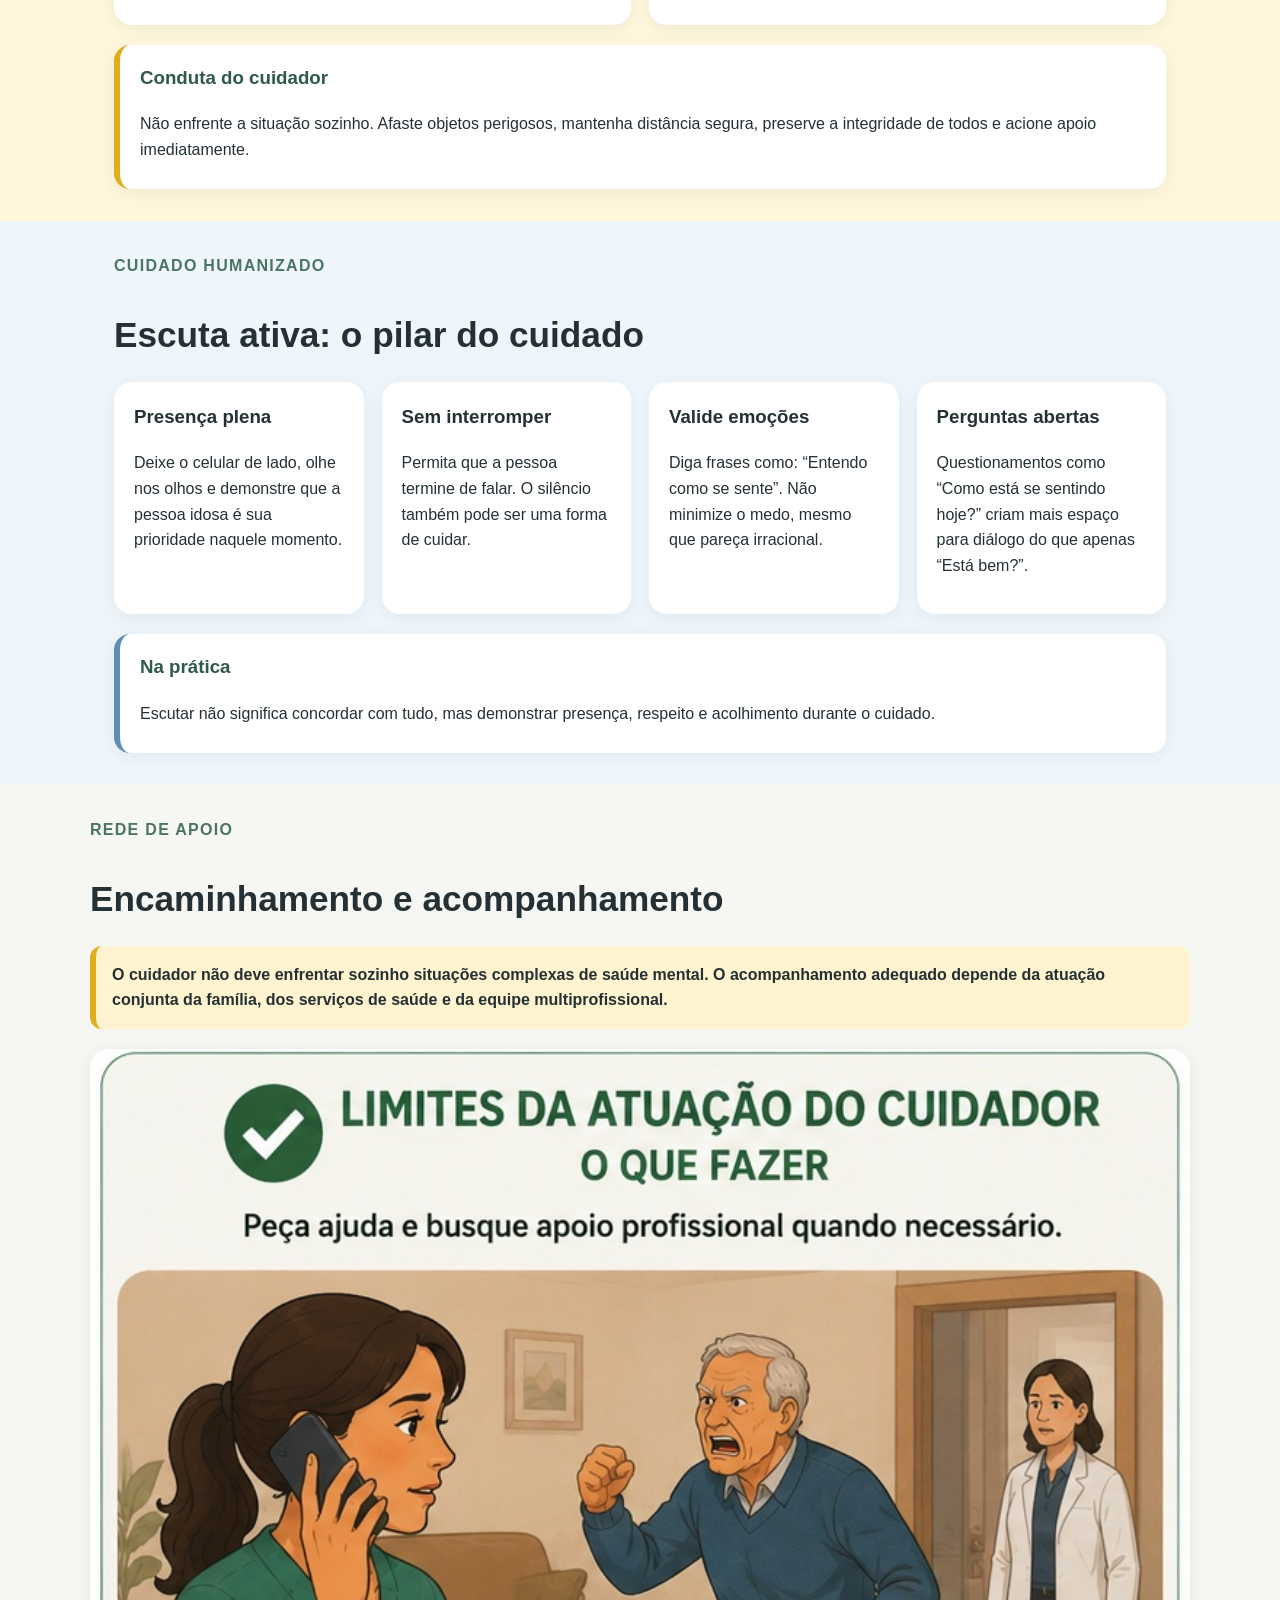
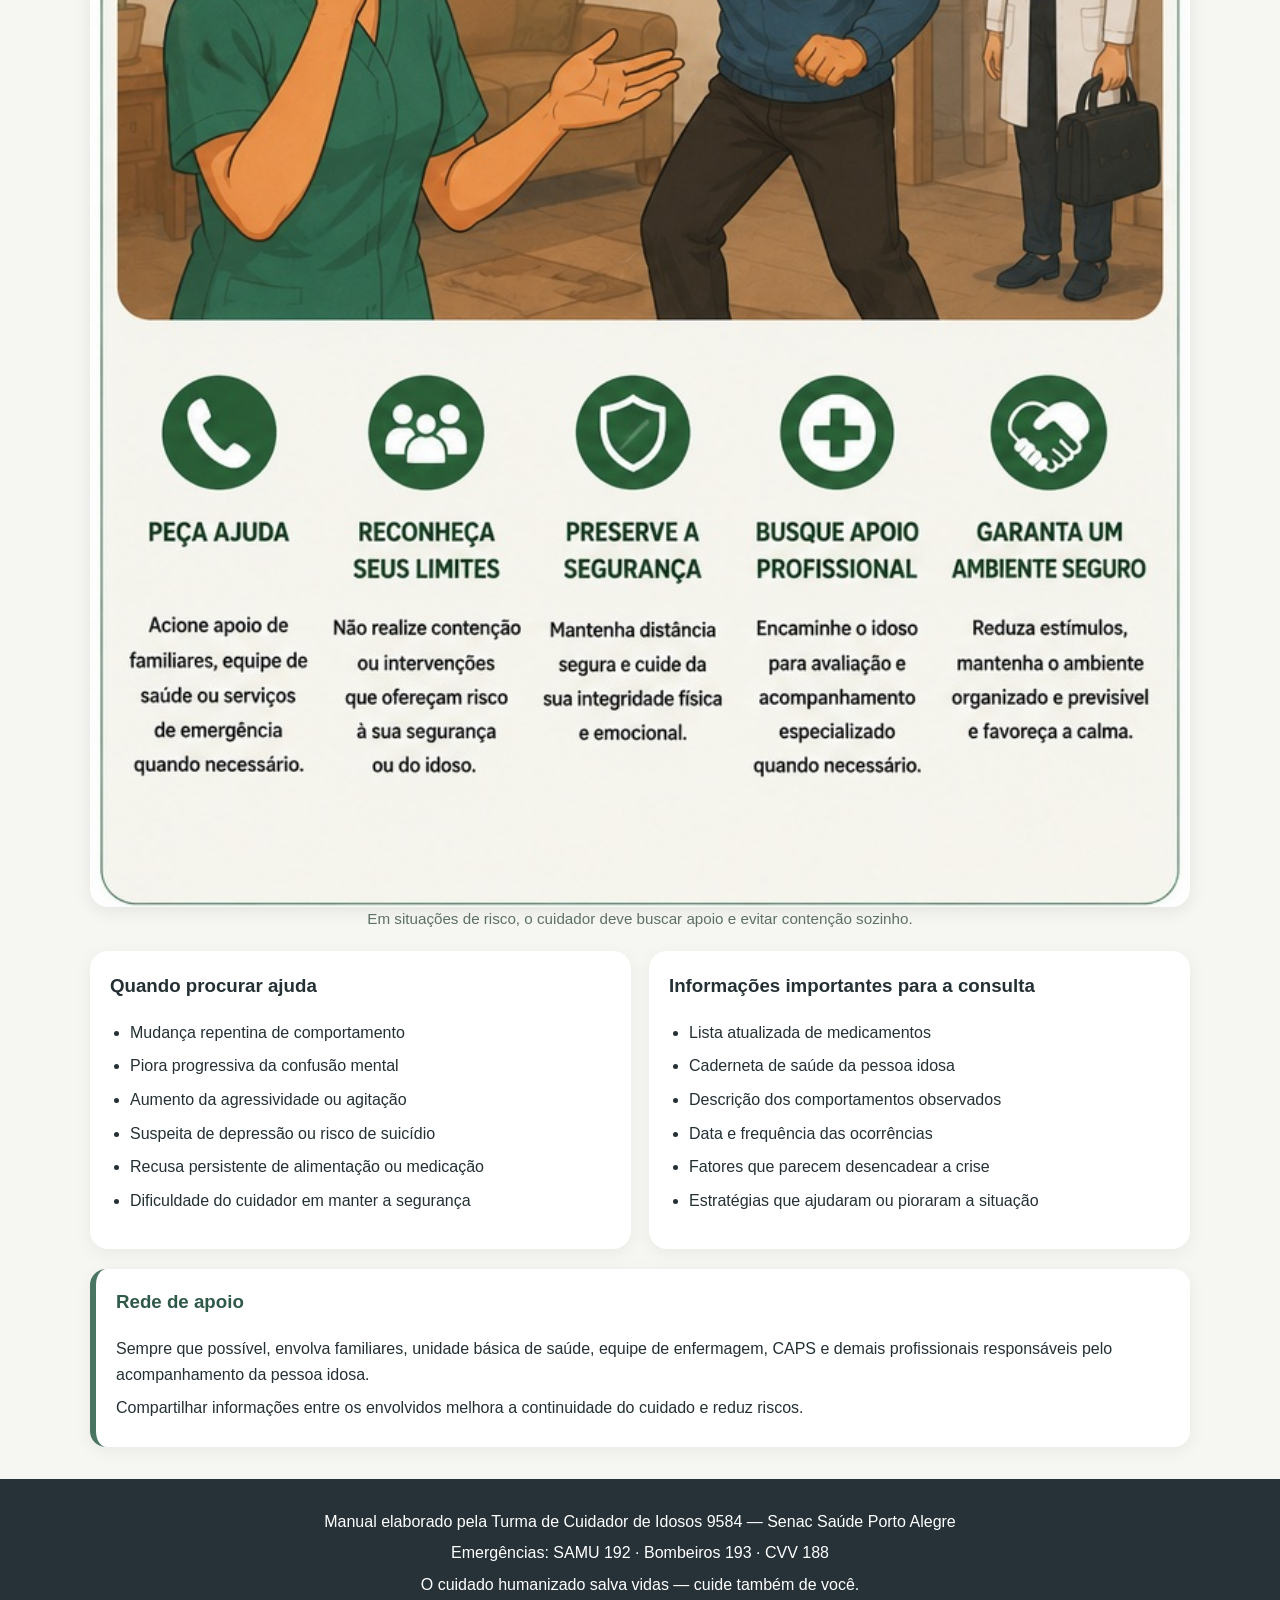
==== commit 466851ef: "Implementação parte 11: ajuste imagens verbal" ====
--- a/index.html
+++ b/index.html
@@ -224,25 +224,28 @@
     <p><strong>Cuidador:</strong> “Entendo que o senhor está preocupado. Estou aqui com o senhor. Vamos respirar um pouco e conversar.”</p>
   </div>
 
-  <img
-    src="images/manejo-verbal-1.jpg"
-    alt="Exemplo de manejo verbal adequado"
-    class="guide-image"
-    onclick="openPhoto(this)"
-  >
+  <div class="image-pair">
+
+    <img
+      src="images/manejo-verbal-1.jpg"
+      alt="Exemplo de manejo verbal adequado"
+      class="guide-image"
+      onclick="openPhoto(this)"
+    >
+
+    <img
+      src="images/manejo-verbal-2.jpg"
+      alt="Exemplo de manejo verbal inadequado"
+      class="guide-image"
+      onclick="openPhoto(this)"
+    >
+
+  </div>
+
   <p class="image-caption">
-    Exemplo de comunicação adequada.
-  </p>
-
-  <img
-    src="images/manejo-verbal-2.jpg"
-    alt="Exemplo de manejo verbal inadequado"
-    class="guide-image"
-    onclick="openPhoto(this)"
-  >
-  <p class="image-caption">
-    Exemplo de comunicação inadequada.
-  </p>
+    Exemplos de comunicação adequada e inadequada durante o manejo verbal.
+  </p>
+
 </section>
 
 <section class="section red" id="nao-verbal">
--- a/styles.css
+++ b/styles.css
@@ -305,6 +305,11 @@
     font-weight: bold;
   }
 
+  .image-pair {
+    grid-template-columns: 1fr;
+    gap: 12px;
+  }
+
 }
 
 .green,
@@ -437,9 +442,7 @@
 
 .guide-image {
   width: 100%;
-  max-width: 900px;
   display: block;
-  margin: 24px auto 8px;
   border-radius: 18px;
   box-shadow: 0 4px 18px rgba(0,0,0,0.08);
   cursor: pointer;
@@ -455,6 +458,20 @@
   color: #5d7067;
   font-size: 0.95rem;
   margin: 0 0 20px;
+}
+
+.image-pair {
+  display: grid;
+  grid-template-columns: 1fr 1fr;
+  gap: 20px;
+
+  margin-top: 32px;
+  margin-bottom: 10px;
+}
+
+.image-pair .guide-image {
+  width: 100%;
+  margin: 0;
 }
 
 /*
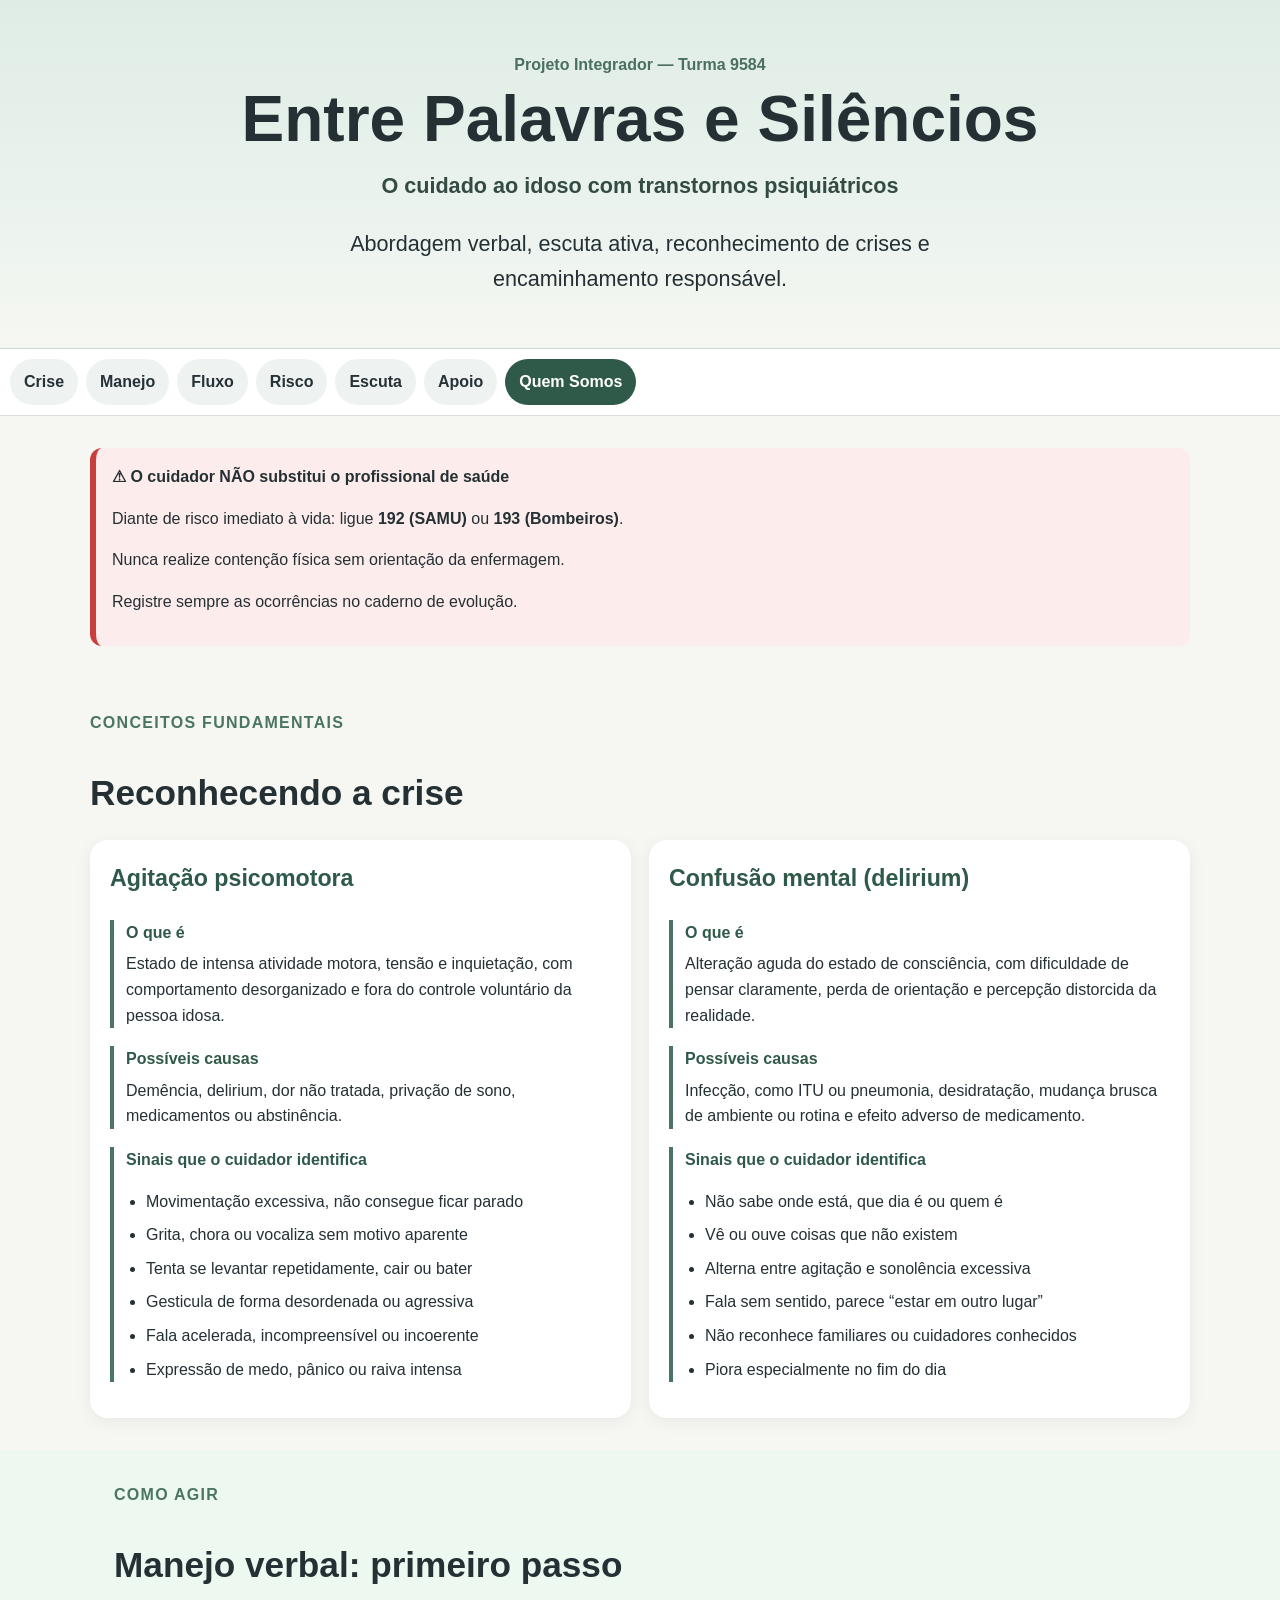
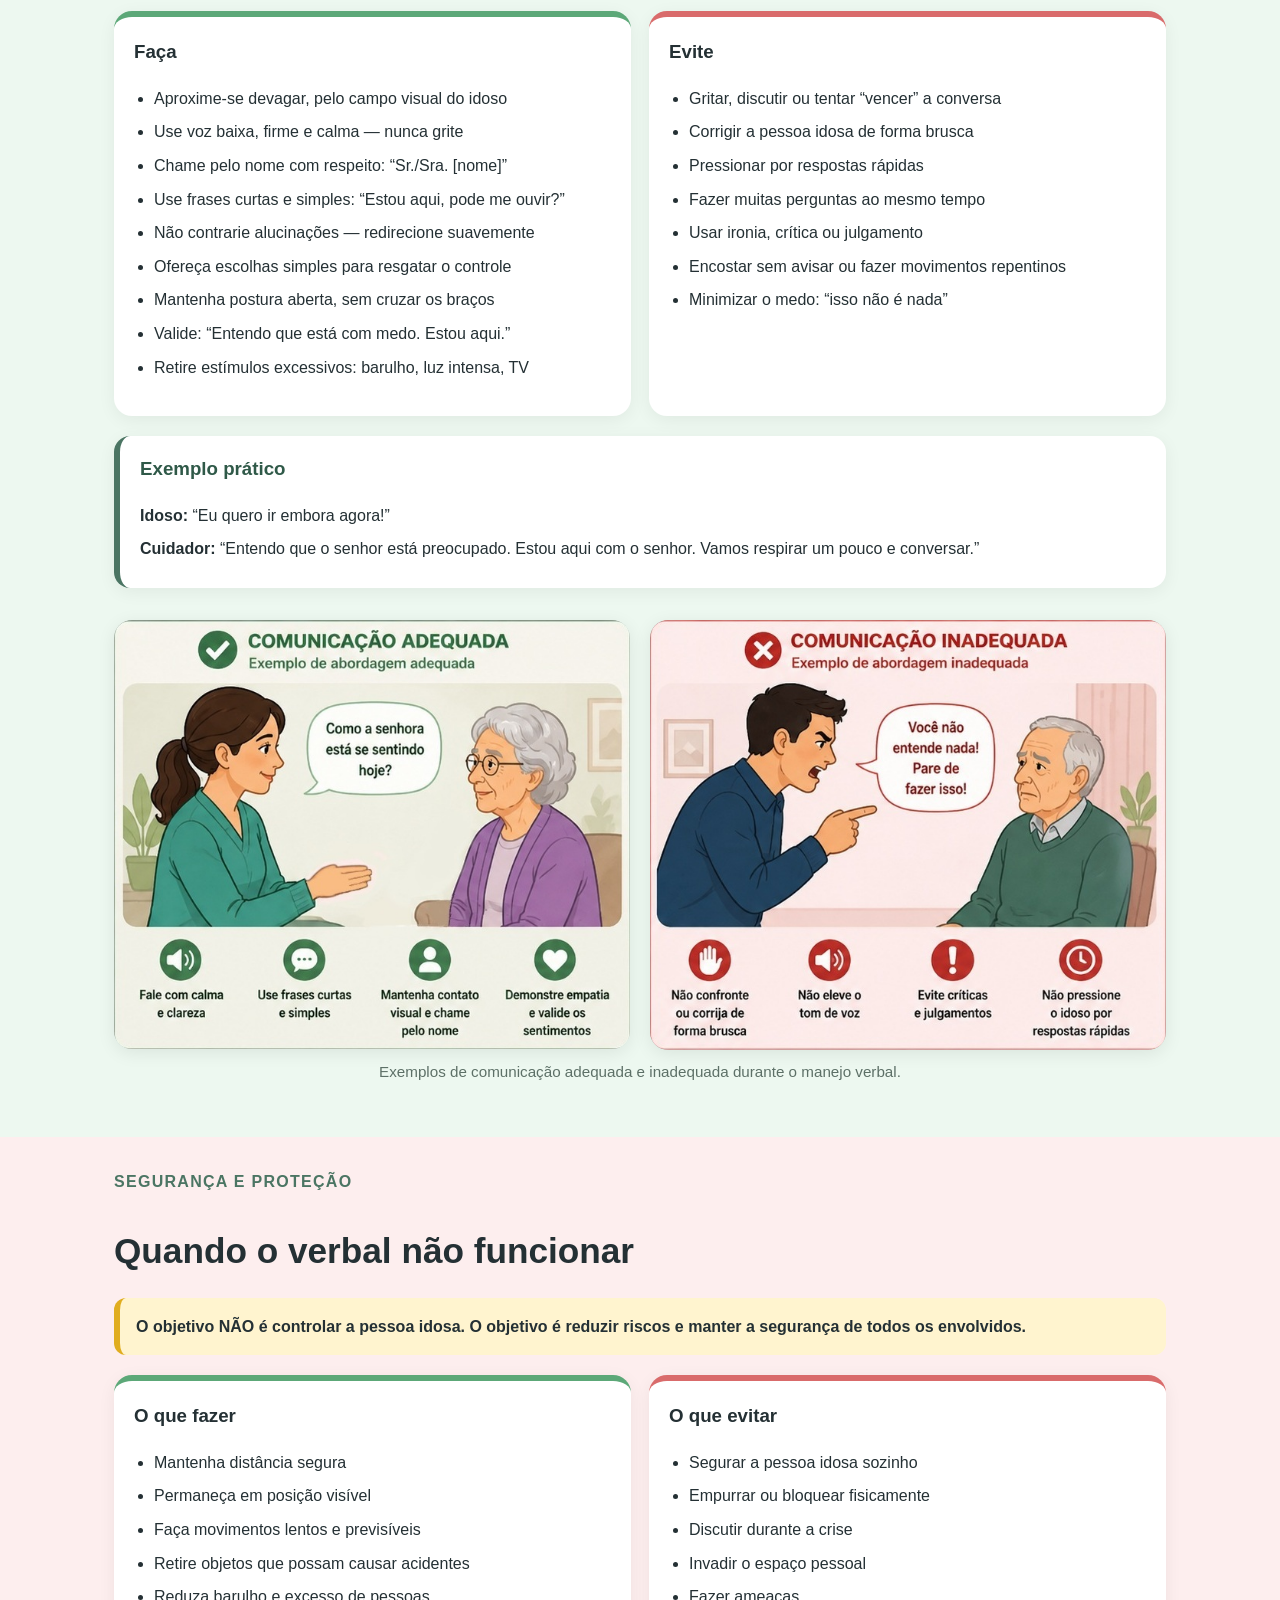
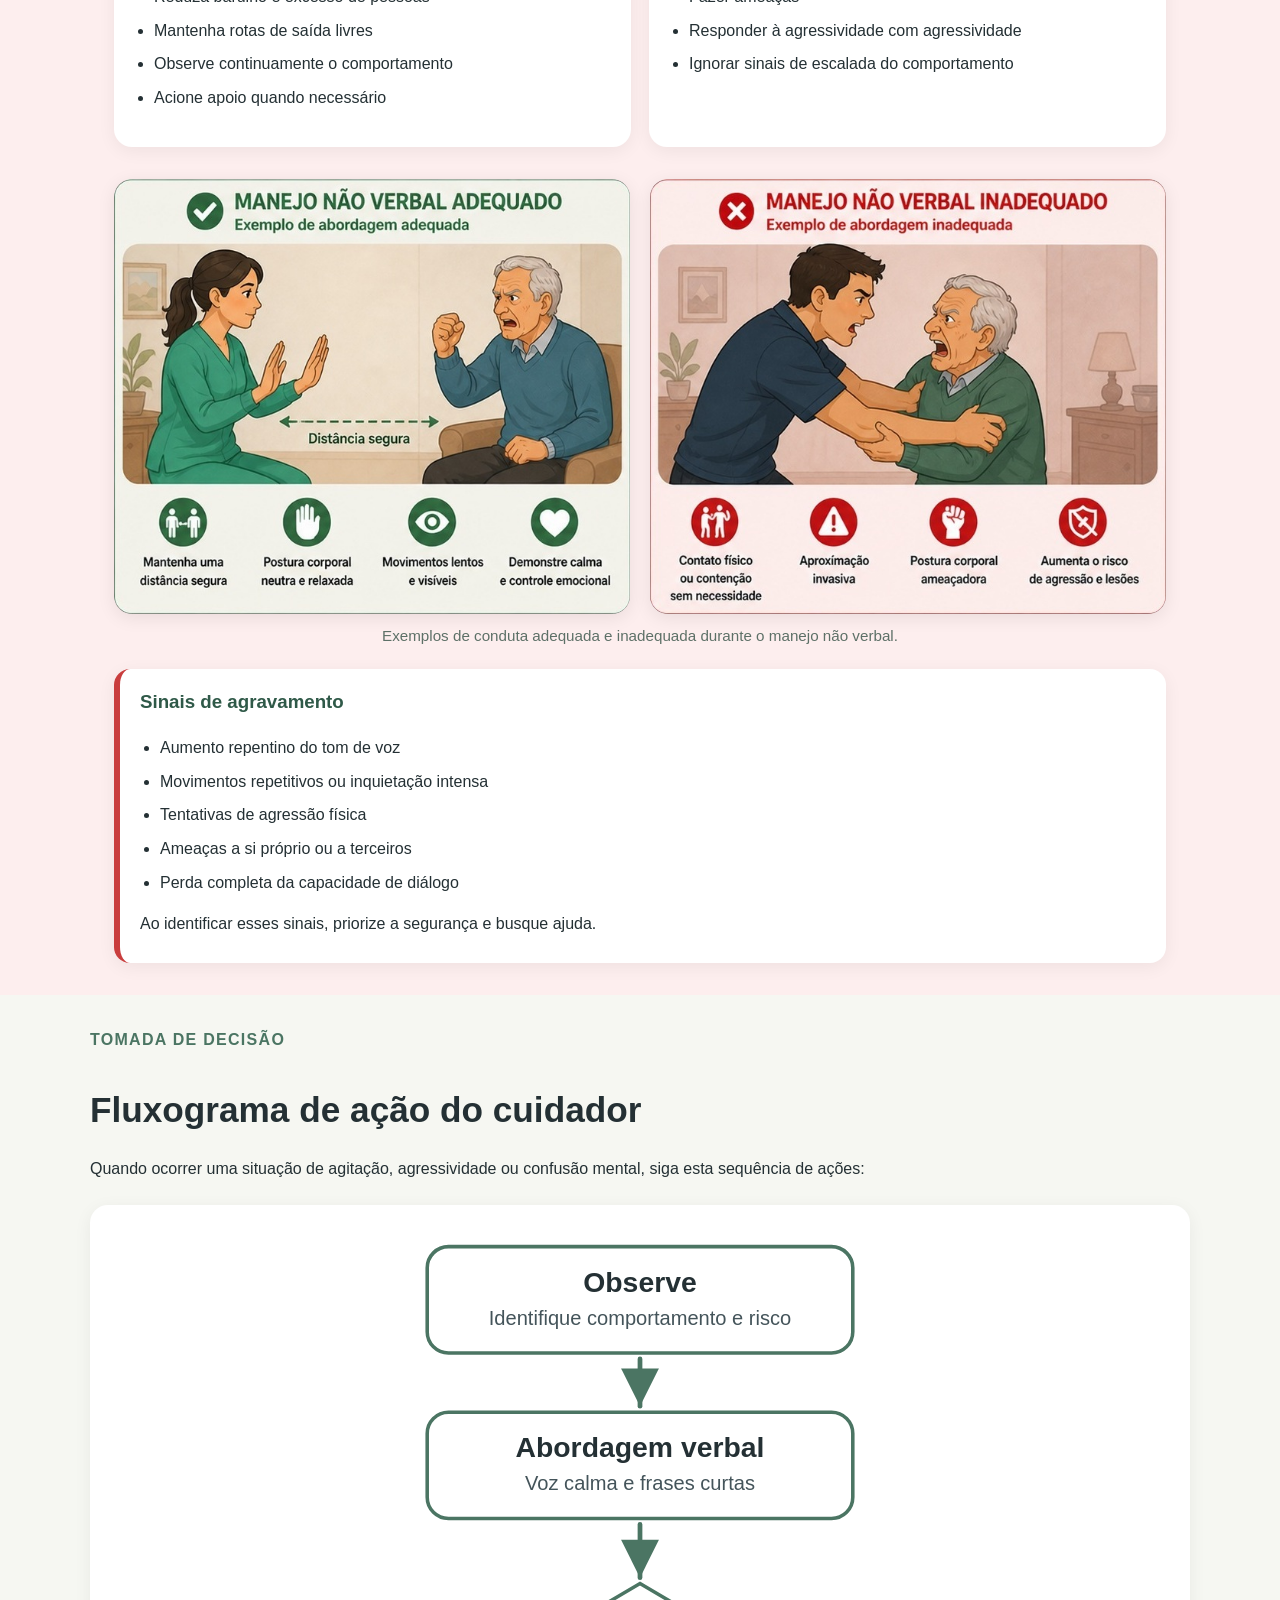
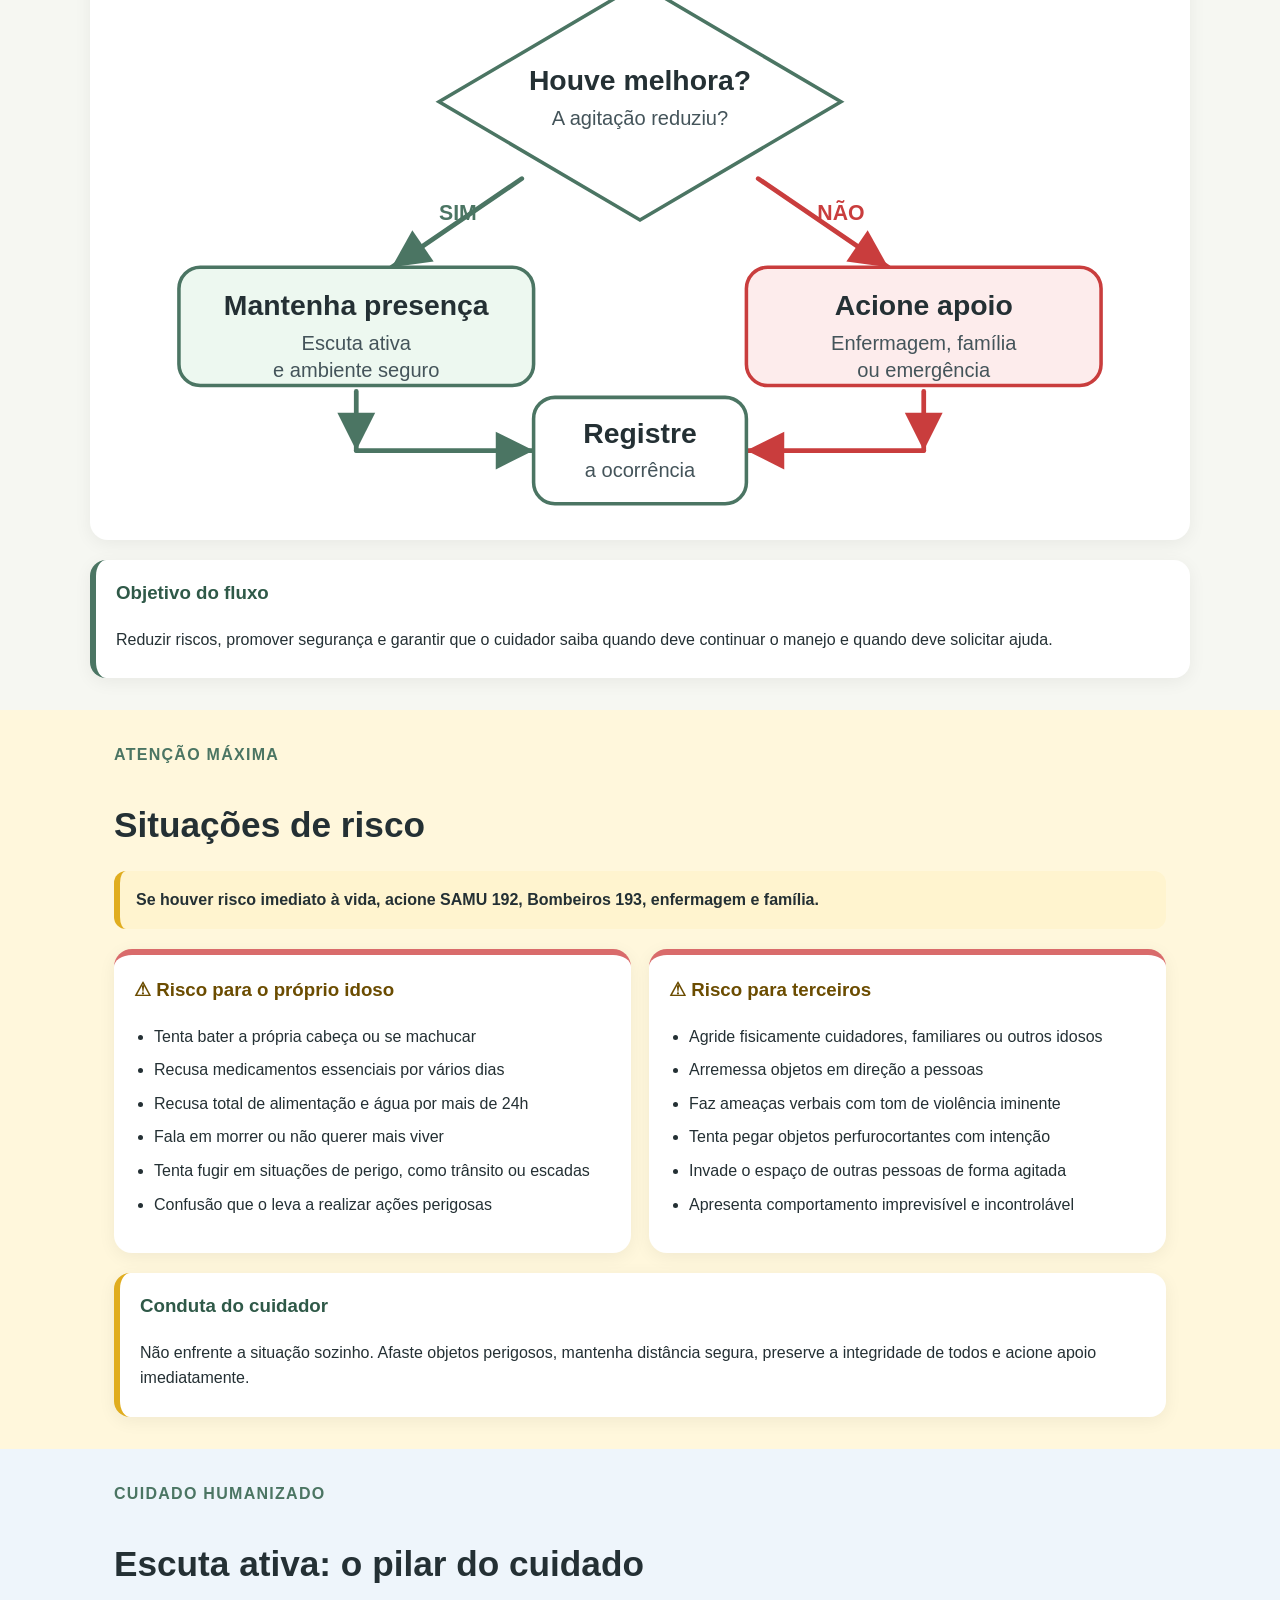
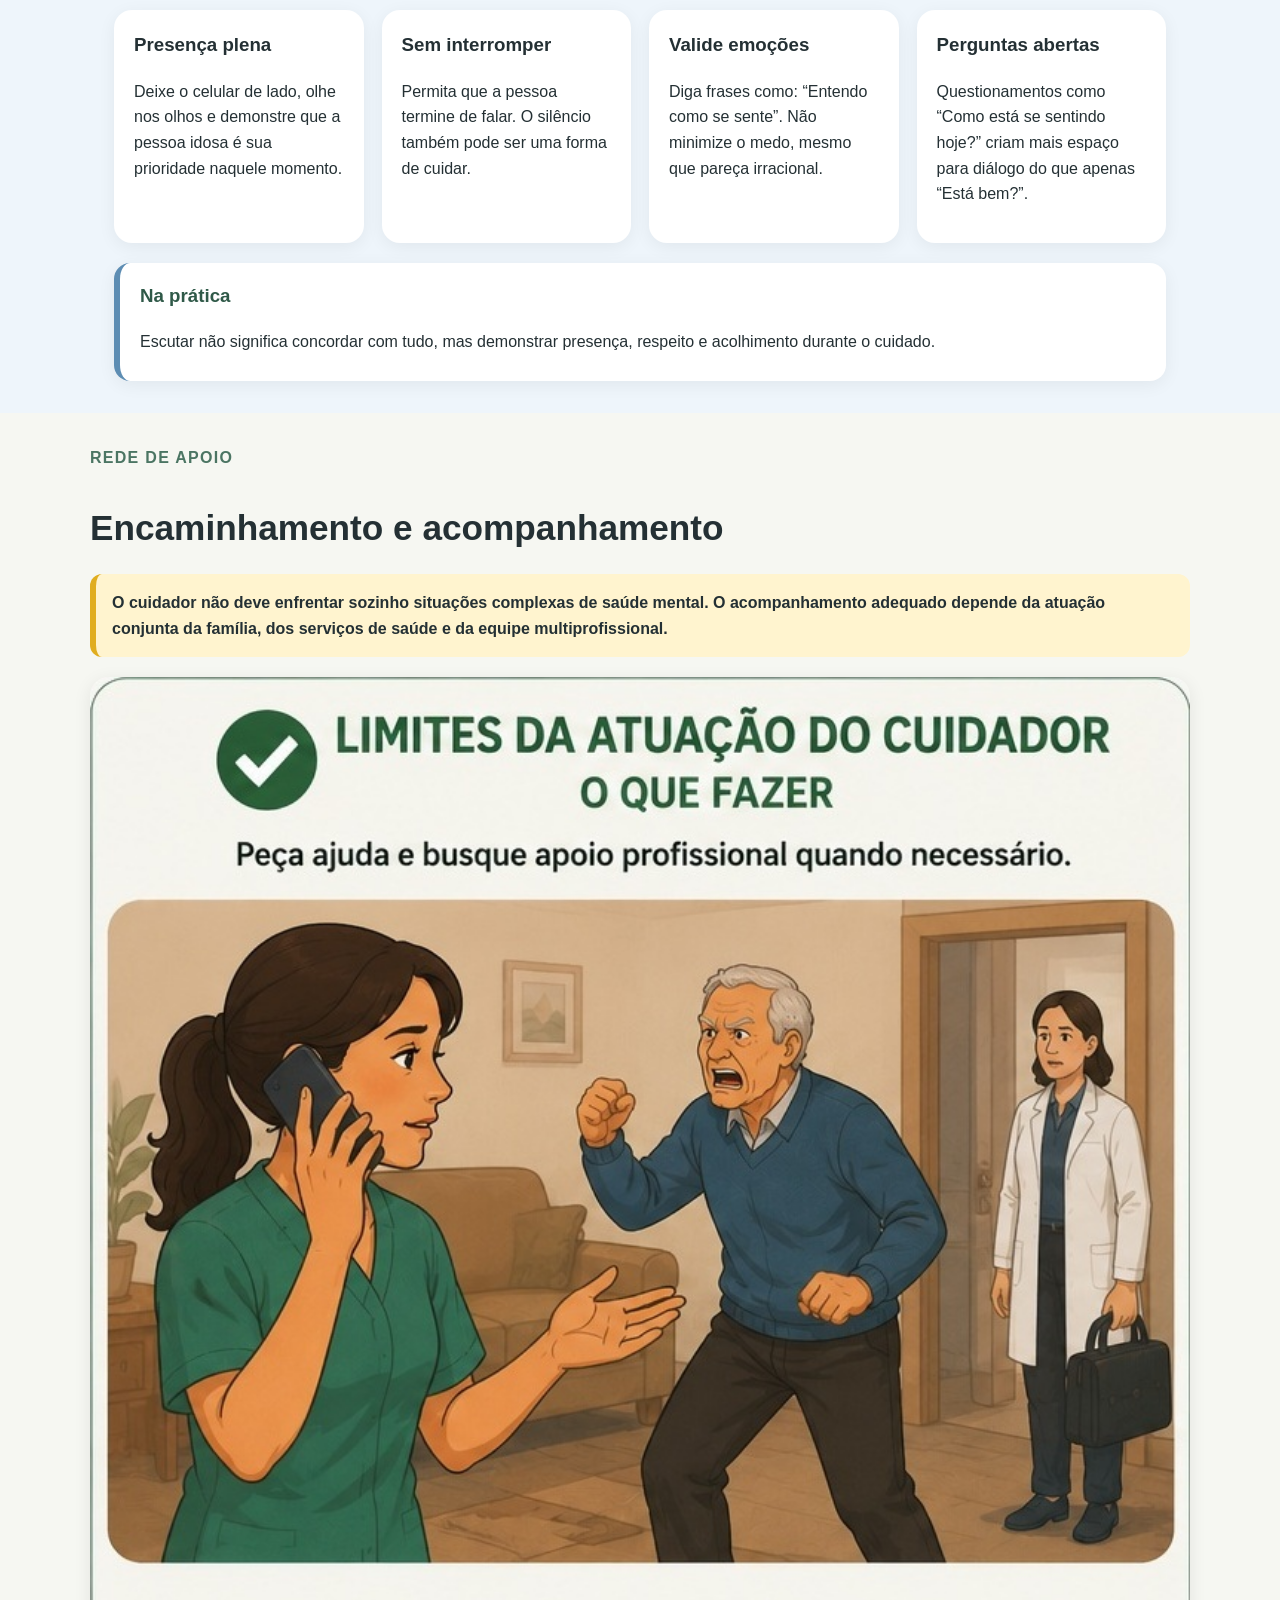
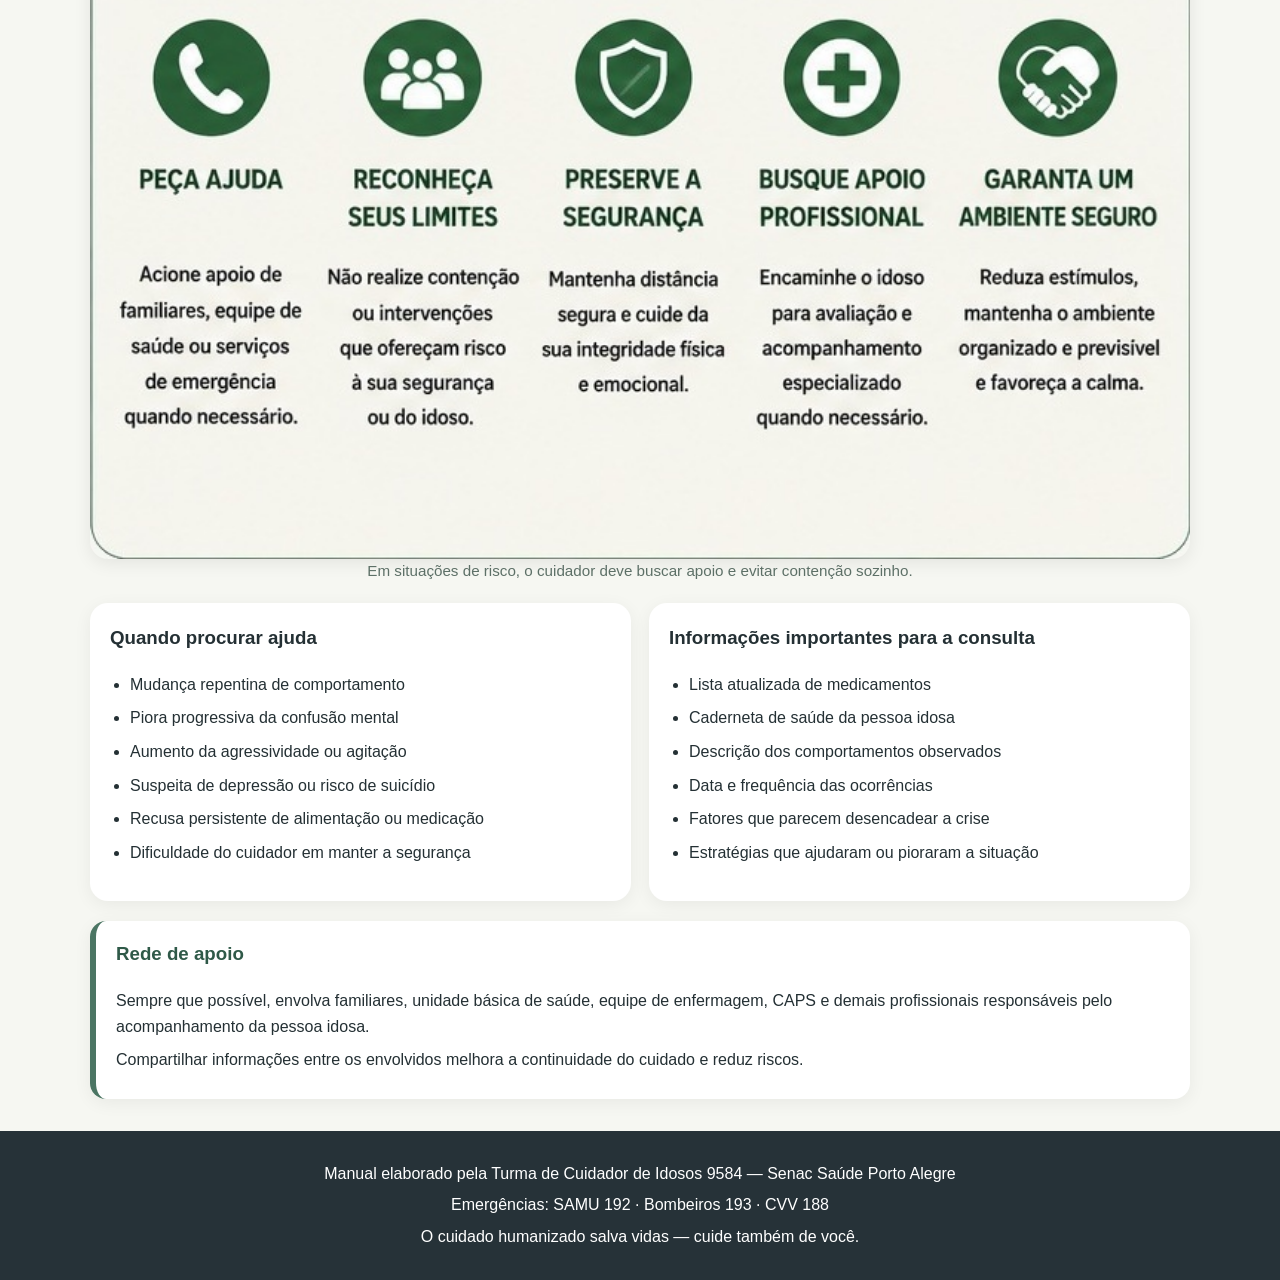
==== commit caa531b8: "Implementação parte 12: ajuste imagens n verbal" ====
--- a/index.html
+++ b/index.html
@@ -273,16 +273,6 @@
       </ul>
     </article>
 
-    <img
-      src="images/manejo-nao-verbal-1.jpg"
-      alt="Exemplo de manejo não verbal adequado"
-      class="guide-image"
-      onclick="openPhoto(this)"
-    >
-    <p class="image-caption">
-      Manejo não verbal: reduzir estímulos e evitar confronto.
-    </p>
-
     <article class="card danger">
       <h3>O que evitar</h3>
 
@@ -296,6 +286,16 @@
         <li>Ignorar sinais de escalada do comportamento</li>
       </ul>
     </article>
+  </div>
+
+  <div class="image-pair">
+
+    <img
+      src="images/manejo-nao-verbal-1.jpg"
+      alt="Exemplo de manejo não verbal adequado"
+      class="guide-image"
+      onclick="openPhoto(this)"
+    >
 
     <img
       src="images/manejo-nao-verbal-2.jpg"
@@ -303,10 +303,12 @@
       class="guide-image"
       onclick="openPhoto(this)"
     >
-    <p class="image-caption">
-      Manejo não verbal: confrontação e aumento do risco de agressão.
-    </p>
-  </div>
+
+  </div>
+
+  <p class="image-caption">
+    Exemplos de conduta adequada e inadequada durante o manejo não verbal.
+  </p>
 
   <div class="example-box danger-example">
     <h3>Sinais de agravamento</h3>
